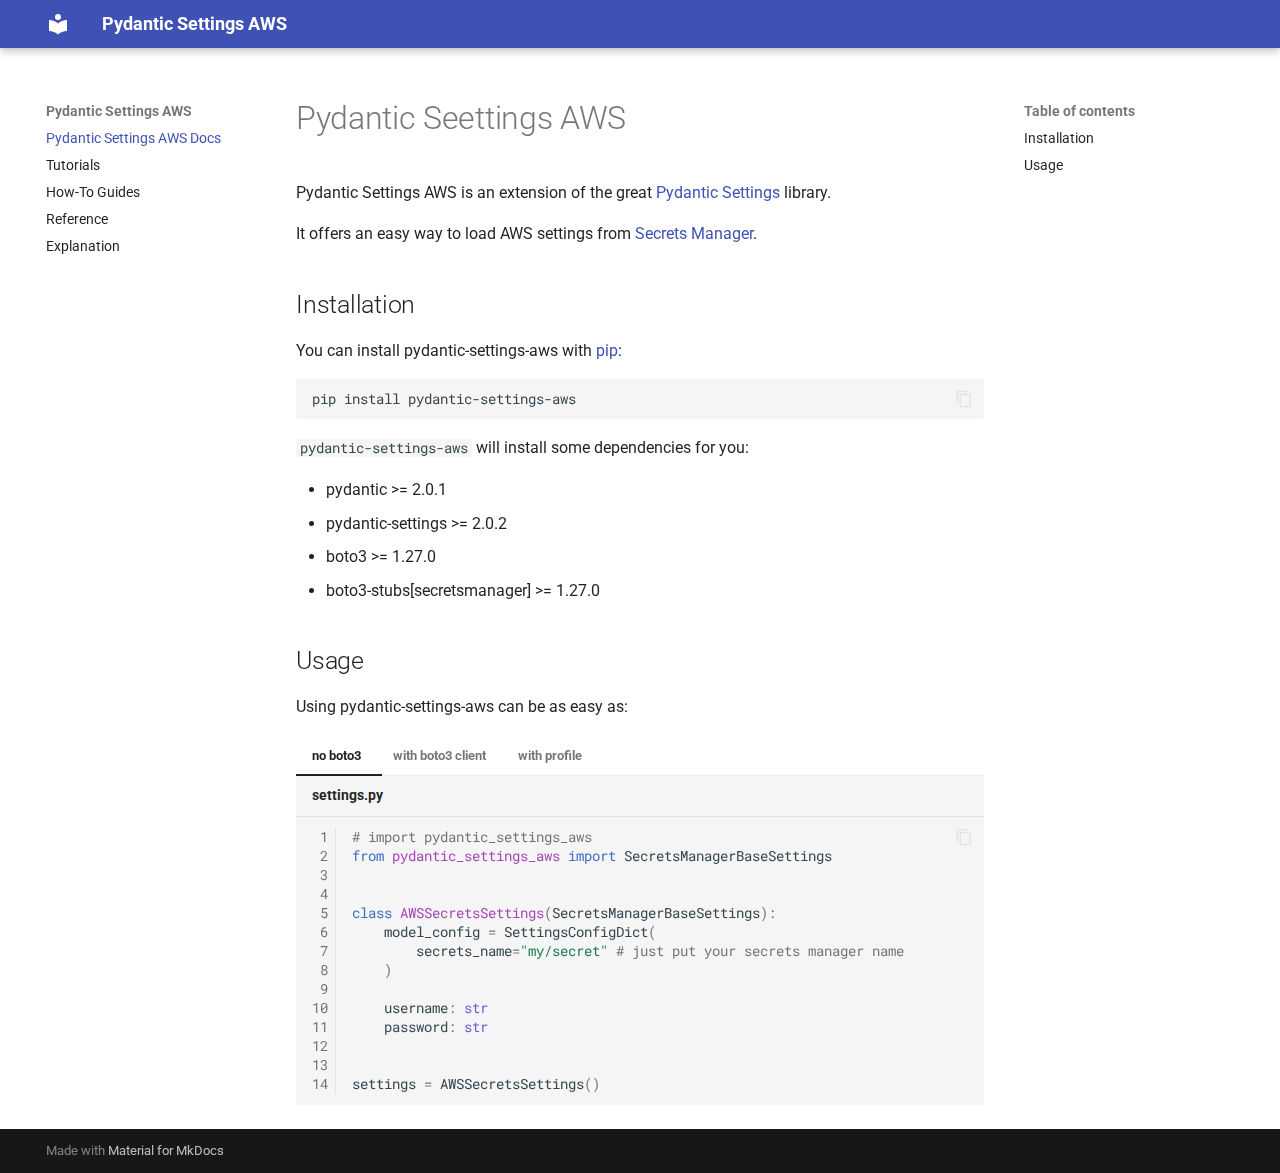
==== index.html @ ba43478d "Deployed 5f65f23 with MkDocs version: 1.6.0" ====
<!doctype html>
<html lang="en" class="no-js">
  <head>
    
      <meta charset="utf-8">
      <meta name="viewport" content="width=device-width,initial-scale=1">
      
      
      
      
      
        <link rel="next" href="tutorials/">
      
      
      <link rel="icon" href="assets/images/favicon.png">
      <meta name="generator" content="mkdocs-1.6.0, mkdocs-material-9.5.29">
    
    
      
        <title>Pydantic Settings AWS</title>
      
    
    
      <link rel="stylesheet" href="assets/stylesheets/main.76a95c52.min.css">
      
      


    
    
      
    
    
      
        
        
        <link rel="preconnect" href="https://fonts.gstatic.com" crossorigin>
        <link rel="stylesheet" href="https://fonts.googleapis.com/css?family=Roboto:300,300i,400,400i,700,700i%7CRoboto+Mono:400,400i,700,700i&display=fallback">
        <style>:root{--md-text-font:"Roboto";--md-code-font:"Roboto Mono"}</style>
      
    
    
      <link rel="stylesheet" href="assets/_mkdocstrings.css">
    
    <script>__md_scope=new URL(".",location),__md_hash=e=>[...e].reduce((e,_)=>(e<<5)-e+_.charCodeAt(0),0),__md_get=(e,_=localStorage,t=__md_scope)=>JSON.parse(_.getItem(t.pathname+"."+e)),__md_set=(e,_,t=localStorage,a=__md_scope)=>{try{t.setItem(a.pathname+"."+e,JSON.stringify(_))}catch(e){}}</script>
    
      

    
    
    
  </head>
  
  
    <body dir="ltr">
  
    
    <input class="md-toggle" data-md-toggle="drawer" type="checkbox" id="__drawer" autocomplete="off">
    <input class="md-toggle" data-md-toggle="search" type="checkbox" id="__search" autocomplete="off">
    <label class="md-overlay" for="__drawer"></label>
    <div data-md-component="skip">
      
        
        <a href="#pydantic-seettings-aws" class="md-skip">
          Skip to content
        </a>
      
    </div>
    <div data-md-component="announce">
      
    </div>
    
    
      

  

<header class="md-header md-header--shadow" data-md-component="header">
  <nav class="md-header__inner md-grid" aria-label="Header">
    <a href="." title="Pydantic Settings AWS" class="md-header__button md-logo" aria-label="Pydantic Settings AWS" data-md-component="logo">
      
  
  <svg xmlns="http://www.w3.org/2000/svg" viewBox="0 0 24 24"><path d="M12 8a3 3 0 0 0 3-3 3 3 0 0 0-3-3 3 3 0 0 0-3 3 3 3 0 0 0 3 3m0 3.54C9.64 9.35 6.5 8 3 8v11c3.5 0 6.64 1.35 9 3.54 2.36-2.19 5.5-3.54 9-3.54V8c-3.5 0-6.64 1.35-9 3.54Z"/></svg>

    </a>
    <label class="md-header__button md-icon" for="__drawer">
      
      <svg xmlns="http://www.w3.org/2000/svg" viewBox="0 0 24 24"><path d="M3 6h18v2H3V6m0 5h18v2H3v-2m0 5h18v2H3v-2Z"/></svg>
    </label>
    <div class="md-header__title" data-md-component="header-title">
      <div class="md-header__ellipsis">
        <div class="md-header__topic">
          <span class="md-ellipsis">
            Pydantic Settings AWS
          </span>
        </div>
        <div class="md-header__topic" data-md-component="header-topic">
          <span class="md-ellipsis">
            
              Pydantic Settings AWS Docs
            
          </span>
        </div>
      </div>
    </div>
    
    
      <script>var media,input,key,value,palette=__md_get("__palette");if(palette&&palette.color){"(prefers-color-scheme)"===palette.color.media&&(media=matchMedia("(prefers-color-scheme: light)"),input=document.querySelector(media.matches?"[data-md-color-media='(prefers-color-scheme: light)']":"[data-md-color-media='(prefers-color-scheme: dark)']"),palette.color.media=input.getAttribute("data-md-color-media"),palette.color.scheme=input.getAttribute("data-md-color-scheme"),palette.color.primary=input.getAttribute("data-md-color-primary"),palette.color.accent=input.getAttribute("data-md-color-accent"));for([key,value]of Object.entries(palette.color))document.body.setAttribute("data-md-color-"+key,value)}</script>
    
    
    
    
  </nav>
  
</header>
    
    <div class="md-container" data-md-component="container">
      
      
        
          
        
      
      <main class="md-main" data-md-component="main">
        <div class="md-main__inner md-grid">
          
            
              
              <div class="md-sidebar md-sidebar--primary" data-md-component="sidebar" data-md-type="navigation" >
                <div class="md-sidebar__scrollwrap">
                  <div class="md-sidebar__inner">
                    



<nav class="md-nav md-nav--primary" aria-label="Navigation" data-md-level="0">
  <label class="md-nav__title" for="__drawer">
    <a href="." title="Pydantic Settings AWS" class="md-nav__button md-logo" aria-label="Pydantic Settings AWS" data-md-component="logo">
      
  
  <svg xmlns="http://www.w3.org/2000/svg" viewBox="0 0 24 24"><path d="M12 8a3 3 0 0 0 3-3 3 3 0 0 0-3-3 3 3 0 0 0-3 3 3 3 0 0 0 3 3m0 3.54C9.64 9.35 6.5 8 3 8v11c3.5 0 6.64 1.35 9 3.54 2.36-2.19 5.5-3.54 9-3.54V8c-3.5 0-6.64 1.35-9 3.54Z"/></svg>

    </a>
    Pydantic Settings AWS
  </label>
  
  <ul class="md-nav__list" data-md-scrollfix>
    
      
      
  
  
    
  
  
  
    <li class="md-nav__item md-nav__item--active">
      
      <input class="md-nav__toggle md-toggle" type="checkbox" id="__toc">
      
      
        
      
      
        <label class="md-nav__link md-nav__link--active" for="__toc">
          
  
  <span class="md-ellipsis">
    Pydantic Settings AWS Docs
  </span>
  

          <span class="md-nav__icon md-icon"></span>
        </label>
      
      <a href="." class="md-nav__link md-nav__link--active">
        
  
  <span class="md-ellipsis">
    Pydantic Settings AWS Docs
  </span>
  

      </a>
      
        

<nav class="md-nav md-nav--secondary" aria-label="Table of contents">
  
  
  
    
  
  
    <label class="md-nav__title" for="__toc">
      <span class="md-nav__icon md-icon"></span>
      Table of contents
    </label>
    <ul class="md-nav__list" data-md-component="toc" data-md-scrollfix>
      
        <li class="md-nav__item">
  <a href="#installation" class="md-nav__link">
    <span class="md-ellipsis">
      Installation
    </span>
  </a>
  
</li>
      
        <li class="md-nav__item">
  <a href="#usage" class="md-nav__link">
    <span class="md-ellipsis">
      Usage
    </span>
  </a>
  
</li>
      
    </ul>
  
</nav>
      
    </li>
  

    
      
      
  
  
  
  
    <li class="md-nav__item">
      <a href="tutorials/" class="md-nav__link">
        
  
  <span class="md-ellipsis">
    Tutorials
  </span>
  

      </a>
    </li>
  

    
      
      
  
  
  
  
    <li class="md-nav__item">
      <a href="how-to-guides/" class="md-nav__link">
        
  
  <span class="md-ellipsis">
    How-To Guides
  </span>
  

      </a>
    </li>
  

    
      
      
  
  
  
  
    <li class="md-nav__item">
      <a href="reference/" class="md-nav__link">
        
  
  <span class="md-ellipsis">
    Reference
  </span>
  

      </a>
    </li>
  

    
      
      
  
  
  
  
    <li class="md-nav__item">
      <a href="explanation/" class="md-nav__link">
        
  
  <span class="md-ellipsis">
    Explanation
  </span>
  

      </a>
    </li>
  

    
  </ul>
</nav>
                  </div>
                </div>
              </div>
            
            
              
              <div class="md-sidebar md-sidebar--secondary" data-md-component="sidebar" data-md-type="toc" >
                <div class="md-sidebar__scrollwrap">
                  <div class="md-sidebar__inner">
                    

<nav class="md-nav md-nav--secondary" aria-label="Table of contents">
  
  
  
    
  
  
    <label class="md-nav__title" for="__toc">
      <span class="md-nav__icon md-icon"></span>
      Table of contents
    </label>
    <ul class="md-nav__list" data-md-component="toc" data-md-scrollfix>
      
        <li class="md-nav__item">
  <a href="#installation" class="md-nav__link">
    <span class="md-ellipsis">
      Installation
    </span>
  </a>
  
</li>
      
        <li class="md-nav__item">
  <a href="#usage" class="md-nav__link">
    <span class="md-ellipsis">
      Usage
    </span>
  </a>
  
</li>
      
    </ul>
  
</nav>
                  </div>
                </div>
              </div>
            
          
          
            <div class="md-content" data-md-component="content">
              <article class="md-content__inner md-typeset">
                
                  


<h1 id="pydantic-seettings-aws">Pydantic Seettings AWS</h1>
<p>Pydantic Settings AWS is an extension of the great <a href="https://docs.pydantic.dev/latest/concepts/pydantic_settings/">Pydantic Settings</a> library.</p>
<p>It offers an easy way to load AWS settings from <a href="https://aws.amazon.com/secrets-manager/">Secrets Manager</a>.</p>
<h2 id="installation">Installation</h2>
<p>You can install pydantic-settings-aws with <a href="https://pypi.org/project/pip/">pip</a>:</p>
<div class="language-bash highlight"><pre><span></span><code><span id="__span-0-1"><a id="__codelineno-0-1" name="__codelineno-0-1" href="#__codelineno-0-1"></a>pip<span class="w"> </span>install<span class="w"> </span>pydantic-settings-aws
</span></code></pre></div>
<p><code>pydantic-settings-aws</code> will install some dependencies for you:</p>
<ul>
<li>pydantic &gt;= 2.0.1</li>
<li>pydantic-settings &gt;= 2.0.2</li>
<li>boto3 &gt;= 1.27.0</li>
<li>boto3-stubs[secretsmanager] &gt;= 1.27.0</li>
</ul>
<h2 id="usage">Usage</h2>
<p>Using pydantic-settings-aws can be as easy as:</p>
<div class="tabbed-set tabbed-alternate" data-tabs="1:3"><input checked="checked" id="__tabbed_1_1" name="__tabbed_1" type="radio" /><input id="__tabbed_1_2" name="__tabbed_1" type="radio" /><input id="__tabbed_1_3" name="__tabbed_1" type="radio" /><div class="tabbed-labels"><label for="__tabbed_1_1">no boto3</label><label for="__tabbed_1_2">with boto3 client</label><label for="__tabbed_1_3">with profile</label></div>
<div class="tabbed-content">
<div class="tabbed-block">
<div class="language-py highlight"><table class="highlighttable"><tr><th colspan="2" class="filename"><span class="filename">settings.py</span></th></tr><tr><td class="linenos"><div class="linenodiv"><pre><span></span><span class="normal"><a href="#__codelineno-1-1"> 1</a></span>
<span class="normal"><a href="#__codelineno-1-2"> 2</a></span>
<span class="normal"><a href="#__codelineno-1-3"> 3</a></span>
<span class="normal"><a href="#__codelineno-1-4"> 4</a></span>
<span class="normal"><a href="#__codelineno-1-5"> 5</a></span>
<span class="normal"><a href="#__codelineno-1-6"> 6</a></span>
<span class="normal"><a href="#__codelineno-1-7"> 7</a></span>
<span class="normal"><a href="#__codelineno-1-8"> 8</a></span>
<span class="normal"><a href="#__codelineno-1-9"> 9</a></span>
<span class="normal"><a href="#__codelineno-1-10">10</a></span>
<span class="normal"><a href="#__codelineno-1-11">11</a></span>
<span class="normal"><a href="#__codelineno-1-12">12</a></span>
<span class="normal"><a href="#__codelineno-1-13">13</a></span>
<span class="normal"><a href="#__codelineno-1-14">14</a></span></pre></div></td><td class="code"><div><pre><span></span><code><span id="__span-1-1"><a id="__codelineno-1-1" name="__codelineno-1-1"></a><span class="c1"># import pydantic_settings_aws</span>
</span><span id="__span-1-2"><a id="__codelineno-1-2" name="__codelineno-1-2"></a><span class="kn">from</span> <span class="nn">pydantic_settings_aws</span> <span class="kn">import</span> <span class="n">SecretsManagerBaseSettings</span>
</span><span id="__span-1-3"><a id="__codelineno-1-3" name="__codelineno-1-3"></a>
</span><span id="__span-1-4"><a id="__codelineno-1-4" name="__codelineno-1-4"></a>
</span><span id="__span-1-5"><a id="__codelineno-1-5" name="__codelineno-1-5"></a><span class="k">class</span> <span class="nc">AWSSecretsSettings</span><span class="p">(</span><span class="n">SecretsManagerBaseSettings</span><span class="p">):</span>
</span><span id="__span-1-6"><a id="__codelineno-1-6" name="__codelineno-1-6"></a>    <span class="n">model_config</span> <span class="o">=</span> <span class="n">SettingsConfigDict</span><span class="p">(</span>
</span><span id="__span-1-7"><a id="__codelineno-1-7" name="__codelineno-1-7"></a>        <span class="n">secrets_name</span><span class="o">=</span><span class="s2">&quot;my/secret&quot;</span> <span class="c1"># just put your secrets manager name</span>
</span><span id="__span-1-8"><a id="__codelineno-1-8" name="__codelineno-1-8"></a>    <span class="p">)</span>
</span><span id="__span-1-9"><a id="__codelineno-1-9" name="__codelineno-1-9"></a>
</span><span id="__span-1-10"><a id="__codelineno-1-10" name="__codelineno-1-10"></a>    <span class="n">username</span><span class="p">:</span> <span class="nb">str</span>
</span><span id="__span-1-11"><a id="__codelineno-1-11" name="__codelineno-1-11"></a>    <span class="n">password</span><span class="p">:</span> <span class="nb">str</span>
</span><span id="__span-1-12"><a id="__codelineno-1-12" name="__codelineno-1-12"></a>
</span><span id="__span-1-13"><a id="__codelineno-1-13" name="__codelineno-1-13"></a>
</span><span id="__span-1-14"><a id="__codelineno-1-14" name="__codelineno-1-14"></a><span class="n">settings</span> <span class="o">=</span> <span class="n">AWSSecretsSettings</span><span class="p">()</span>
</span></code></pre></div></td></tr></table></div>
</div>
<div class="tabbed-block">
<div class="language-py highlight"><table class="highlighttable"><tr><th colspan="2" class="filename"><span class="filename">settings.py</span></th></tr><tr><td class="linenos"><div class="linenodiv"><pre><span></span><span class="normal"><a href="#__codelineno-2-1"> 1</a></span>
<span class="normal"><a href="#__codelineno-2-2"> 2</a></span>
<span class="normal"><a href="#__codelineno-2-3"> 3</a></span>
<span class="normal"><a href="#__codelineno-2-4"> 4</a></span>
<span class="normal"><a href="#__codelineno-2-5"> 5</a></span>
<span class="normal"><a href="#__codelineno-2-6"> 6</a></span>
<span class="normal"><a href="#__codelineno-2-7"> 7</a></span>
<span class="normal"><a href="#__codelineno-2-8"> 8</a></span>
<span class="normal"><a href="#__codelineno-2-9"> 9</a></span>
<span class="normal"><a href="#__codelineno-2-10">10</a></span>
<span class="normal"><a href="#__codelineno-2-11">11</a></span>
<span class="normal"><a href="#__codelineno-2-12">12</a></span>
<span class="normal"><a href="#__codelineno-2-13">13</a></span>
<span class="normal"><a href="#__codelineno-2-14">14</a></span>
<span class="normal"><a href="#__codelineno-2-15">15</a></span>
<span class="normal"><a href="#__codelineno-2-16">16</a></span>
<span class="normal"><a href="#__codelineno-2-17">17</a></span></pre></div></td><td class="code"><div><pre><span></span><code><span id="__span-2-1"><a id="__codelineno-2-1" name="__codelineno-2-1"></a><span class="kn">import</span> <span class="nn">boto3</span>
</span><span id="__span-2-2"><a id="__codelineno-2-2" name="__codelineno-2-2"></a><span class="kn">from</span> <span class="nn">pydantic_settings_aws</span> <span class="kn">import</span> <span class="n">SecretsManagerBaseSettings</span>
</span><span id="__span-2-3"><a id="__codelineno-2-3" name="__codelineno-2-3"></a>
</span><span id="__span-2-4"><a id="__codelineno-2-4" name="__codelineno-2-4"></a><span class="n">client</span> <span class="o">=</span> <span class="n">boto3</span><span class="o">.</span><span class="n">client</span><span class="p">(</span><span class="s2">&quot;secretsmanager&quot;</span><span class="p">)</span>
</span><span id="__span-2-5"><a id="__codelineno-2-5" name="__codelineno-2-5"></a>
</span><span id="__span-2-6"><a id="__codelineno-2-6" name="__codelineno-2-6"></a>
</span><span id="__span-2-7"><a id="__codelineno-2-7" name="__codelineno-2-7"></a><span class="k">class</span> <span class="nc">AWSSecretsSettings</span><span class="p">(</span><span class="n">SecretsManagerBaseSettings</span><span class="p">):</span>
</span><span id="__span-2-8"><a id="__codelineno-2-8" name="__codelineno-2-8"></a>    <span class="n">model_config</span> <span class="o">=</span> <span class="n">SettingsConfigDict</span><span class="p">(</span>
</span><span id="__span-2-9"><a id="__codelineno-2-9" name="__codelineno-2-9"></a>        <span class="n">secrets_name</span><span class="o">=</span><span class="s2">&quot;my/secret&quot;</span><span class="p">,</span> <span class="c1"># just put your secrets manager name</span>
</span><span id="__span-2-10"><a id="__codelineno-2-10" name="__codelineno-2-10"></a>        <span class="n">secrets_client</span><span class="o">=</span><span class="n">client</span> <span class="c1"># pass your already created boto3 client</span>
</span><span id="__span-2-11"><a id="__codelineno-2-11" name="__codelineno-2-11"></a>    <span class="p">)</span>
</span><span id="__span-2-12"><a id="__codelineno-2-12" name="__codelineno-2-12"></a>
</span><span id="__span-2-13"><a id="__codelineno-2-13" name="__codelineno-2-13"></a>    <span class="n">username</span><span class="p">:</span> <span class="nb">str</span>
</span><span id="__span-2-14"><a id="__codelineno-2-14" name="__codelineno-2-14"></a>    <span class="n">password</span><span class="p">:</span> <span class="nb">str</span>
</span><span id="__span-2-15"><a id="__codelineno-2-15" name="__codelineno-2-15"></a>
</span><span id="__span-2-16"><a id="__codelineno-2-16" name="__codelineno-2-16"></a>
</span><span id="__span-2-17"><a id="__codelineno-2-17" name="__codelineno-2-17"></a><span class="n">settings</span> <span class="o">=</span> <span class="n">AWSSecretsSettings</span><span class="p">()</span>
</span></code></pre></div></td></tr></table></div>
</div>
<div class="tabbed-block">
<div class="language-py highlight"><table class="highlighttable"><tr><th colspan="2" class="filename"><span class="filename">settings.py</span></th></tr><tr><td class="linenos"><div class="linenodiv"><pre><span></span><span class="normal"><a href="#__codelineno-3-1"> 1</a></span>
<span class="normal"><a href="#__codelineno-3-2"> 2</a></span>
<span class="normal"><a href="#__codelineno-3-3"> 3</a></span>
<span class="normal"><a href="#__codelineno-3-4"> 4</a></span>
<span class="normal"><a href="#__codelineno-3-5"> 5</a></span>
<span class="normal"><a href="#__codelineno-3-6"> 6</a></span>
<span class="normal"><a href="#__codelineno-3-7"> 7</a></span>
<span class="normal"><a href="#__codelineno-3-8"> 8</a></span>
<span class="normal"><a href="#__codelineno-3-9"> 9</a></span>
<span class="normal"><a href="#__codelineno-3-10">10</a></span>
<span class="normal"><a href="#__codelineno-3-11">11</a></span>
<span class="normal"><a href="#__codelineno-3-12">12</a></span>
<span class="normal"><a href="#__codelineno-3-13">13</a></span>
<span class="normal"><a href="#__codelineno-3-14">14</a></span></pre></div></td><td class="code"><div><pre><span></span><code><span id="__span-3-1"><a id="__codelineno-3-1" name="__codelineno-3-1"></a><span class="kn">from</span> <span class="nn">pydantic_settings_aws</span> <span class="kn">import</span> <span class="n">SecretsManagerBaseSettings</span>
</span><span id="__span-3-2"><a id="__codelineno-3-2" name="__codelineno-3-2"></a>
</span><span id="__span-3-3"><a id="__codelineno-3-3" name="__codelineno-3-3"></a>
</span><span id="__span-3-4"><a id="__codelineno-3-4" name="__codelineno-3-4"></a><span class="k">class</span> <span class="nc">AWSSecretsSettings</span><span class="p">(</span><span class="n">SecretsManagerBaseSettings</span><span class="p">):</span>
</span><span id="__span-3-5"><a id="__codelineno-3-5" name="__codelineno-3-5"></a>    <span class="n">model_config</span> <span class="o">=</span> <span class="n">SettingsConfigDict</span><span class="p">(</span>
</span><span id="__span-3-6"><a id="__codelineno-3-6" name="__codelineno-3-6"></a>        <span class="n">aws_region</span><span class="o">=</span><span class="s2">&quot;us-east-1&quot;</span><span class="p">,</span>
</span><span id="__span-3-7"><a id="__codelineno-3-7" name="__codelineno-3-7"></a>        <span class="n">aws_profile</span><span class="o">=</span><span class="s2">&quot;dev&quot;</span>
</span><span id="__span-3-8"><a id="__codelineno-3-8" name="__codelineno-3-8"></a>    <span class="p">)</span>
</span><span id="__span-3-9"><a id="__codelineno-3-9" name="__codelineno-3-9"></a>
</span><span id="__span-3-10"><a id="__codelineno-3-10" name="__codelineno-3-10"></a>    <span class="n">username</span><span class="p">:</span> <span class="nb">str</span>
</span><span id="__span-3-11"><a id="__codelineno-3-11" name="__codelineno-3-11"></a>    <span class="n">password</span><span class="p">:</span> <span class="nb">str</span>
</span><span id="__span-3-12"><a id="__codelineno-3-12" name="__codelineno-3-12"></a>
</span><span id="__span-3-13"><a id="__codelineno-3-13" name="__codelineno-3-13"></a>
</span><span id="__span-3-14"><a id="__codelineno-3-14" name="__codelineno-3-14"></a><span class="n">settings</span> <span class="o">=</span> <span class="n">AWSSecretsSettings</span><span class="p">()</span>
</span></code></pre></div></td></tr></table></div>
</div>
</div>
</div>












                
              </article>
            </div>
          
          
  <script>var tabs=__md_get("__tabs");if(Array.isArray(tabs))e:for(var set of document.querySelectorAll(".tabbed-set")){var tab,labels=set.querySelector(".tabbed-labels");for(tab of tabs)for(var label of labels.getElementsByTagName("label"))if(label.innerText.trim()===tab){var input=document.getElementById(label.htmlFor);input.checked=!0;continue e}}</script>

<script>var target=document.getElementById(location.hash.slice(1));target&&target.name&&(target.checked=target.name.startsWith("__tabbed_"))</script>
        </div>
        
      </main>
      
        <footer class="md-footer">
  
  <div class="md-footer-meta md-typeset">
    <div class="md-footer-meta__inner md-grid">
      <div class="md-copyright">
  
  
    Made with
    <a href="https://squidfunk.github.io/mkdocs-material/" target="_blank" rel="noopener">
      Material for MkDocs
    </a>
  
</div>
      
    </div>
  </div>
</footer>
      
    </div>
    <div class="md-dialog" data-md-component="dialog">
      <div class="md-dialog__inner md-typeset"></div>
    </div>
    
    
    <script id="__config" type="application/json">{"base": ".", "features": ["content.code.annotate", "content.code.copy", "content.code.select", "content.tabs.link"], "search": "assets/javascripts/workers/search.b8dbb3d2.min.js", "translations": {"clipboard.copied": "Copied to clipboard", "clipboard.copy": "Copy to clipboard", "search.result.more.one": "1 more on this page", "search.result.more.other": "# more on this page", "search.result.none": "No matching documents", "search.result.one": "1 matching document", "search.result.other": "# matching documents", "search.result.placeholder": "Type to start searching", "search.result.term.missing": "Missing", "select.version": "Select version"}}</script>
    
    
      <script src="assets/javascripts/bundle.fe8b6f2b.min.js"></script>
      
    
  </body>
</html>
---- assets/stylesheets/main.76a95c52.min.css ----
@charset "UTF-8";html{-webkit-text-size-adjust:none;-moz-text-size-adjust:none;text-size-adjust:none;box-sizing:border-box}*,:after,:before{box-sizing:inherit}@media (prefers-reduced-motion){*,:after,:before{transition:none!important}}body{margin:0}a,button,input,label{-webkit-tap-highlight-color:transparent}a{color:inherit;text-decoration:none}hr{border:0;box-sizing:initial;display:block;height:.05rem;overflow:visible;padding:0}small{font-size:80%}sub,sup{line-height:1em}img{border-style:none}table{border-collapse:initial;border-spacing:0}td,th{font-weight:400;vertical-align:top}button{background:#0000;border:0;font-family:inherit;font-size:inherit;margin:0;padding:0}input{border:0;outline:none}:root{--md-primary-fg-color:#4051b5;--md-primary-fg-color--light:#5d6cc0;--md-primary-fg-color--dark:#303fa1;--md-primary-bg-color:#fff;--md-primary-bg-color--light:#ffffffb3;--md-accent-fg-color:#526cfe;--md-accent-fg-color--transparent:#526cfe1a;--md-accent-bg-color:#fff;--md-accent-bg-color--light:#ffffffb3}[data-md-color-scheme=default]{color-scheme:light}[data-md-color-scheme=default] img[src$="#gh-dark-mode-only"],[data-md-color-scheme=default] img[src$="#only-dark"]{display:none}:root,[data-md-color-scheme=default]{--md-hue:225deg;--md-default-fg-color:#000000de;--md-default-fg-color--light:#0000008a;--md-default-fg-color--lighter:#00000052;--md-default-fg-color--lightest:#00000012;--md-default-bg-color:#fff;--md-default-bg-color--light:#ffffffb3;--md-default-bg-color--lighter:#ffffff4d;--md-default-bg-color--lightest:#ffffff1f;--md-code-fg-color:#36464e;--md-code-bg-color:#f5f5f5;--md-code-hl-color:#4287ff;--md-code-hl-color--light:#4287ff1a;--md-code-hl-number-color:#d52a2a;--md-code-hl-special-color:#db1457;--md-code-hl-function-color:#a846b9;--md-code-hl-constant-color:#6e59d9;--md-code-hl-keyword-color:#3f6ec6;--md-code-hl-string-color:#1c7d4d;--md-code-hl-name-color:var(--md-code-fg-color);--md-code-hl-operator-color:var(--md-default-fg-color--light);--md-code-hl-punctuation-color:var(--md-default-fg-color--light);--md-code-hl-comment-color:var(--md-default-fg-color--light);--md-code-hl-generic-color:var(--md-default-fg-color--light);--md-code-hl-variable-color:var(--md-default-fg-color--light);--md-typeset-color:var(--md-default-fg-color);--md-typeset-a-color:var(--md-primary-fg-color);--md-typeset-del-color:#f5503d26;--md-typeset-ins-color:#0bd57026;--md-typeset-kbd-color:#fafafa;--md-typeset-kbd-accent-color:#fff;--md-typeset-kbd-border-color:#b8b8b8;--md-typeset-mark-color:#ffff0080;--md-typeset-table-color:#0000001f;--md-typeset-table-color--light:rgba(0,0,0,.035);--md-admonition-fg-color:var(--md-default-fg-color);--md-admonition-bg-color:var(--md-default-bg-color);--md-warning-fg-color:#000000de;--md-warning-bg-color:#ff9;--md-footer-fg-color:#fff;--md-footer-fg-color--light:#ffffffb3;--md-footer-fg-color--lighter:#ffffff73;--md-footer-bg-color:#000000de;--md-footer-bg-color--dark:#00000052;--md-shadow-z1:0 0.2rem 0.5rem #0000000d,0 0 0.05rem #0000001a;--md-shadow-z2:0 0.2rem 0.5rem #0000001a,0 0 0.05rem #00000040;--md-shadow-z3:0 0.2rem 0.5rem #0003,0 0 0.05rem #00000059}.md-icon svg{fill:currentcolor;display:block;height:1.2rem;width:1.2rem}body{-webkit-font-smoothing:antialiased;-moz-osx-font-smoothing:grayscale;--md-text-font-family:var(--md-text-font,_),-apple-system,BlinkMacSystemFont,Helvetica,Arial,sans-serif;--md-code-font-family:var(--md-code-font,_),SFMono-Regular,Consolas,Menlo,monospace}aside,body,input{font-feature-settings:"kern","liga";color:var(--md-typeset-color);font-family:var(--md-text-font-family)}code,kbd,pre{font-feature-settings:"kern";font-family:var(--md-code-font-family)}:root{--md-typeset-table-sort-icon:url('data:image/svg+xml;charset=utf-8,<svg xmlns="http://www.w3.org/2000/svg" viewBox="0 0 24 24"><path d="m18 21-4-4h3V7h-3l4-4 4 4h-3v10h3M2 19v-2h10v2M2 13v-2h7v2M2 7V5h4v2H2Z"/></svg>');--md-typeset-table-sort-icon--asc:url('data:image/svg+xml;charset=utf-8,<svg xmlns="http://www.w3.org/2000/svg" viewBox="0 0 24 24"><path d="M19 17h3l-4 4-4-4h3V3h2M2 17h10v2H2M6 5v2H2V5m0 6h7v2H2v-2Z"/></svg>');--md-typeset-table-sort-icon--desc:url('data:image/svg+xml;charset=utf-8,<svg xmlns="http://www.w3.org/2000/svg" viewBox="0 0 24 24"><path d="M19 7h3l-4-4-4 4h3v14h2M2 17h10v2H2M6 5v2H2V5m0 6h7v2H2v-2Z"/></svg>')}.md-typeset{-webkit-print-color-adjust:exact;color-adjust:exact;font-size:.8rem;line-height:1.6}@media print{.md-typeset{font-size:.68rem}}.md-typeset blockquote,.md-typeset dl,.md-typeset figure,.md-typeset ol,.md-typeset pre,.md-typeset ul{margin-bottom:1em;margin-top:1em}.md-typeset h1{color:var(--md-default-fg-color--light);font-size:2em;line-height:1.3;margin:0 0 1.25em}.md-typeset h1,.md-typeset h2{font-weight:300;letter-spacing:-.01em}.md-typeset h2{font-size:1.5625em;line-height:1.4;margin:1.6em 0 .64em}.md-typeset h3{font-size:1.25em;font-weight:400;letter-spacing:-.01em;line-height:1.5;margin:1.6em 0 .8em}.md-typeset h2+h3{margin-top:.8em}.md-typeset h4{font-weight:700;letter-spacing:-.01em;margin:1em 0}.md-typeset h5,.md-typeset h6{color:var(--md-default-fg-color--light);font-size:.8em;font-weight:700;letter-spacing:-.01em;margin:1.25em 0}.md-typeset h5{text-transform:uppercase}.md-typeset hr{border-bottom:.05rem solid var(--md-default-fg-color--lightest);display:flow-root;margin:1.5em 0}.md-typeset a{color:var(--md-typeset-a-color);word-break:break-word}.md-typeset a,.md-typeset a:before{transition:color 125ms}.md-typeset a:focus,.md-typeset a:hover{color:var(--md-accent-fg-color)}.md-typeset a:focus code,.md-typeset a:hover code{background-color:var(--md-accent-fg-color--transparent)}.md-typeset a code{color:currentcolor;transition:background-color 125ms}.md-typeset a.focus-visible{outline-color:var(--md-accent-fg-color);outline-offset:.2rem}.md-typeset code,.md-typeset kbd,.md-typeset pre{color:var(--md-code-fg-color);direction:ltr;font-variant-ligatures:none}@media print{.md-typeset code,.md-typeset kbd,.md-typeset pre{white-space:pre-wrap}}.md-typeset code{background-color:var(--md-code-bg-color);border-radius:.1rem;-webkit-box-decoration-break:clone;box-decoration-break:clone;font-size:.85em;padding:0 .2941176471em;word-break:break-word}.md-typeset code:not(.focus-visible){-webkit-tap-highlight-color:transparent;outline:none}.md-typeset pre{display:flow-root;line-height:1.4;position:relative}.md-typeset pre>code{-webkit-box-decoration-break:slice;box-decoration-break:slice;box-shadow:none;display:block;margin:0;outline-color:var(--md-accent-fg-color);overflow:auto;padding:.7720588235em 1.1764705882em;scrollbar-color:var(--md-default-fg-color--lighter) #0000;scrollbar-width:thin;touch-action:auto;word-break:normal}.md-typeset pre>code:hover{scrollbar-color:var(--md-accent-fg-color) #0000}.md-typeset pre>code::-webkit-scrollbar{height:.2rem;width:.2rem}.md-typeset pre>code::-webkit-scrollbar-thumb{background-color:var(--md-default-fg-color--lighter)}.md-typeset pre>code::-webkit-scrollbar-thumb:hover{background-color:var(--md-accent-fg-color)}.md-typeset kbd{background-color:var(--md-typeset-kbd-color);border-radius:.1rem;box-shadow:0 .1rem 0 .05rem var(--md-typeset-kbd-border-color),0 .1rem 0 var(--md-typeset-kbd-border-color),0 -.1rem .2rem var(--md-typeset-kbd-accent-color) inset;color:var(--md-default-fg-color);display:inline-block;font-size:.75em;padding:0 .6666666667em;vertical-align:text-top;word-break:break-word}.md-typeset mark{background-color:var(--md-typeset-mark-color);-webkit-box-decoration-break:clone;box-decoration-break:clone;color:inherit;word-break:break-word}.md-typeset abbr{border-bottom:.05rem dotted var(--md-default-fg-color--light);cursor:help;text-decoration:none}.md-typeset small{opacity:.75}[dir=ltr] .md-typeset sub,[dir=ltr] .md-typeset sup{margin-left:.078125em}[dir=rtl] .md-typeset sub,[dir=rtl] .md-typeset sup{margin-right:.078125em}[dir=ltr] .md-typeset blockquote{padding-left:.6rem}[dir=rtl] .md-typeset blockquote{padding-right:.6rem}[dir=ltr] .md-typeset blockquote{border-left:.2rem solid var(--md-default-fg-color--lighter)}[dir=rtl] .md-typeset blockquote{border-right:.2rem solid var(--md-default-fg-color--lighter)}.md-typeset blockquote{color:var(--md-default-fg-color--light);margin-left:0;margin-right:0}.md-typeset ul{list-style-type:disc}[dir=ltr] .md-typeset ol,[dir=ltr] .md-typeset ul{margin-left:.625em}[dir=rtl] .md-typeset ol,[dir=rtl] .md-typeset ul{margin-right:.625em}.md-typeset ol,.md-typeset ul{padding:0}.md-typeset ol:not([hidden]),.md-typeset ul:not([hidden]){display:flow-root}.md-typeset ol ol,.md-typeset ul ol{list-style-type:lower-alpha}.md-typeset ol ol ol,.md-typeset ul ol ol{list-style-type:lower-roman}[dir=ltr] .md-typeset ol li,[dir=ltr] .md-typeset ul li{margin-left:1.25em}[dir=rtl] .md-typeset ol li,[dir=rtl] .md-typeset ul li{margin-right:1.25em}.md-typeset ol li,.md-typeset ul li{margin-bottom:.5em}.md-typeset ol li blockquote,.md-typeset ol li p,.md-typeset ul li blockquote,.md-typeset ul li p{margin:.5em 0}.md-typeset ol li:last-child,.md-typeset ul li:last-child{margin-bottom:0}[dir=ltr] .md-typeset ol li ol,[dir=ltr] .md-typeset ol li ul,[dir=ltr] .md-typeset ul li ol,[dir=ltr] .md-typeset ul li ul{margin-left:.625em}[dir=rtl] .md-typeset ol li ol,[dir=rtl] .md-typeset ol li ul,[dir=rtl] .md-typeset ul li ol,[dir=rtl] .md-typeset ul li ul{margin-right:.625em}.md-typeset ol li ol,.md-typeset ol li ul,.md-typeset ul li ol,.md-typeset ul li ul{margin-bottom:.5em;margin-top:.5em}[dir=ltr] .md-typeset dd{margin-left:1.875em}[dir=rtl] .md-typeset dd{margin-right:1.875em}.md-typeset dd{margin-bottom:1.5em;margin-top:1em}.md-typeset img,.md-typeset svg,.md-typeset video{height:auto;max-width:100%}.md-typeset img[align=left]{margin:1em 1em 1em 0}.md-typeset img[align=right]{margin:1em 0 1em 1em}.md-typeset img[align]:only-child{margin-top:0}.md-typeset figure{display:flow-root;margin:1em auto;max-width:100%;text-align:center;width:-moz-fit-content;width:fit-content}.md-typeset figure img{display:block;margin:0 auto}.md-typeset figcaption{font-style:italic;margin:1em auto;max-width:24rem}.md-typeset iframe{max-width:100%}.md-typeset table:not([class]){background-color:var(--md-default-bg-color);border:.05rem solid var(--md-typeset-table-color);border-radius:.1rem;display:inline-block;font-size:.64rem;max-width:100%;overflow:auto;touch-action:auto}@media print{.md-typeset table:not([class]){display:table}}.md-typeset table:not([class])+*{margin-top:1.5em}.md-typeset table:not([class]) td>:first-child,.md-typeset table:not([class]) th>:first-child{margin-top:0}.md-typeset table:not([class]) td>:last-child,.md-typeset table:not([class]) th>:last-child{margin-bottom:0}.md-typeset table:not([class]) td:not([align]),.md-typeset table:not([class]) th:not([align]){text-align:left}[dir=rtl] .md-typeset table:not([class]) td:not([align]),[dir=rtl] .md-typeset table:not([class]) th:not([align]){text-align:right}.md-typeset table:not([class]) th{font-weight:700;min-width:5rem;padding:.9375em 1.25em;vertical-align:top}.md-typeset table:not([class]) td{border-top:.05rem solid var(--md-typeset-table-color);padding:.9375em 1.25em;vertical-align:top}.md-typeset table:not([class]) tbody tr{transition:background-color 125ms}.md-typeset table:not([class]) tbody tr:hover{background-color:var(--md-typeset-table-color--light);box-shadow:0 .05rem 0 var(--md-default-bg-color) inset}.md-typeset table:not([class]) a{word-break:normal}.md-typeset table th[role=columnheader]{cursor:pointer}[dir=ltr] .md-typeset table th[role=columnheader]:after{margin-left:.5em}[dir=rtl] .md-typeset table th[role=columnheader]:after{margin-right:.5em}.md-typeset table th[role=columnheader]:after{content:"";display:inline-block;height:1.2em;-webkit-mask-image:var(--md-typeset-table-sort-icon);mask-image:var(--md-typeset-table-sort-icon);-webkit-mask-repeat:no-repeat;mask-repeat:no-repeat;-webkit-mask-size:contain;mask-size:contain;transition:background-color 125ms;vertical-align:text-bottom;width:1.2em}.md-typeset table th[role=columnheader]:hover:after{background-color:var(--md-default-fg-color--lighter)}.md-typeset table th[role=columnheader][aria-sort=ascending]:after{background-color:var(--md-default-fg-color--light);-webkit-mask-image:var(--md-typeset-table-sort-icon--asc);mask-image:var(--md-typeset-table-sort-icon--asc)}.md-typeset table th[role=columnheader][aria-sort=descending]:after{background-color:var(--md-default-fg-color--light);-webkit-mask-image:var(--md-typeset-table-sort-icon--desc);mask-image:var(--md-typeset-table-sort-icon--desc)}.md-typeset__scrollwrap{margin:1em -.8rem;overflow-x:auto;touch-action:auto}.md-typeset__table{display:inline-block;margin-bottom:.5em;padding:0 .8rem}@media print{.md-typeset__table{display:block}}html .md-typeset__table table{display:table;margin:0;overflow:hidden;width:100%}@media screen and (max-width:44.984375em){.md-content__inner>pre{margin:1em -.8rem}.md-content__inner>pre code{border-radius:0}}.md-typeset .md-author{border-radius:100%;display:block;flex-shrink:0;height:1.6rem;overflow:hidden;position:relative;transition:color 125ms,transform 125ms;width:1.6rem}.md-typeset .md-author img{display:block}.md-typeset .md-author--more{background:var(--md-default-fg-color--lightest);color:var(--md-default-fg-color--lighter);font-size:.6rem;font-weight:700;line-height:1.6rem;text-align:center}.md-typeset .md-author--long{height:2.4rem;width:2.4rem}.md-typeset a.md-author{transform:scale(1)}.md-typeset a.md-author img{border-radius:100%;filter:grayscale(100%) opacity(75%);transition:filter 125ms}.md-typeset a.md-author:focus,.md-typeset a.md-author:hover{transform:scale(1.1);z-index:1}.md-typeset a.md-author:focus img,.md-typeset a.md-author:hover img{filter:grayscale(0)}.md-banner{background-color:var(--md-footer-bg-color);color:var(--md-footer-fg-color);overflow:auto}@media print{.md-banner{display:none}}.md-banner--warning{background-color:var(--md-warning-bg-color);color:var(--md-warning-fg-color)}.md-banner__inner{font-size:.7rem;margin:.6rem auto;padding:0 .8rem}[dir=ltr] .md-banner__button{float:right}[dir=rtl] .md-banner__button{float:left}.md-banner__button{color:inherit;cursor:pointer;transition:opacity .25s}.no-js .md-banner__button{display:none}.md-banner__button:hover{opacity:.7}html{font-size:125%;height:100%;overflow-x:hidden}@media screen and (min-width:100em){html{font-size:137.5%}}@media screen and (min-width:125em){html{font-size:150%}}body{background-color:var(--md-default-bg-color);display:flex;flex-direction:column;font-size:.5rem;min-height:100%;position:relative;width:100%}@media print{body{display:block}}@media screen and (max-width:59.984375em){body[data-md-scrolllock]{position:fixed}}.md-grid{margin-left:auto;margin-right:auto;max-width:61rem}.md-container{display:flex;flex-direction:column;flex-grow:1}@media print{.md-container{display:block}}.md-main{flex-grow:1}.md-main__inner{display:flex;height:100%;margin-top:1.5rem}.md-ellipsis{overflow:hidden;text-overflow:ellipsis}.md-toggle{display:none}.md-option{height:0;opacity:0;position:absolute;width:0}.md-option:checked+label:not([hidden]){display:block}.md-option.focus-visible+label{outline-color:var(--md-accent-fg-color);outline-style:auto}.md-skip{background-color:var(--md-default-fg-color);border-radius:.1rem;color:var(--md-default-bg-color);font-size:.64rem;margin:.5rem;opacity:0;outline-color:var(--md-accent-fg-color);padding:.3rem .5rem;position:fixed;transform:translateY(.4rem);z-index:-1}.md-skip:focus{opacity:1;transform:translateY(0);transition:transform .25s cubic-bezier(.4,0,.2,1),opacity 175ms 75ms;z-index:10}@page{margin:25mm}:root{--md-clipboard-icon:url('data:image/svg+xml;charset=utf-8,<svg xmlns="http://www.w3.org/2000/svg" viewBox="0 0 24 24"><path d="M19 21H8V7h11m0-2H8a2 2 0 0 0-2 2v14a2 2 0 0 0 2 2h11a2 2 0 0 0 2-2V7a2 2 0 0 0-2-2m-3-4H4a2 2 0 0 0-2 2v14h2V3h12V1Z"/></svg>')}.md-clipboard{border-radius:.1rem;color:var(--md-default-fg-color--lightest);cursor:pointer;height:1.5em;outline-color:var(--md-accent-fg-color);outline-offset:.1rem;position:absolute;right:.5em;top:.5em;transition:color .25s;width:1.5em;z-index:1}@media print{.md-clipboard{display:none}}.md-clipboard:not(.focus-visible){-webkit-tap-highlight-color:transparent;outline:none}:hover>.md-clipboard{color:var(--md-default-fg-color--light)}.md-clipboard:focus,.md-clipboard:hover{color:var(--md-accent-fg-color)}.md-clipboard:after{background-color:currentcolor;content:"";display:block;height:1.125em;margin:0 auto;-webkit-mask-image:var(--md-clipboard-icon);mask-image:var(--md-clipboard-icon);-webkit-mask-position:center;mask-position:center;-webkit-mask-repeat:no-repeat;mask-repeat:no-repeat;-webkit-mask-size:contain;mask-size:contain;width:1.125em}.md-clipboard--inline{cursor:pointer}.md-clipboard--inline code{transition:color .25s,background-color .25s}.md-clipboard--inline:focus code,.md-clipboard--inline:hover code{background-color:var(--md-accent-fg-color--transparent);color:var(--md-accent-fg-color)}.md-typeset .md-code__content{display:grid}@keyframes consent{0%{opacity:0;transform:translateY(100%)}to{opacity:1;transform:translateY(0)}}@keyframes overlay{0%{opacity:0}to{opacity:1}}.md-consent__overlay{animation:overlay .25s both;-webkit-backdrop-filter:blur(.1rem);backdrop-filter:blur(.1rem);background-color:#0000008a;height:100%;opacity:1;position:fixed;top:0;width:100%;z-index:5}.md-consent__inner{animation:consent .5s cubic-bezier(.1,.7,.1,1) both;background-color:var(--md-default-bg-color);border:0;border-radius:.1rem;bottom:0;box-shadow:0 0 .2rem #0000001a,0 .2rem .4rem #0003;max-height:100%;overflow:auto;padding:0;position:fixed;width:100%;z-index:5}.md-consent__form{padding:.8rem}.md-consent__settings{display:none;margin:1em 0}input:checked+.md-consent__settings{display:block}.md-consent__controls{margin-bottom:.8rem}.md-typeset .md-consent__controls .md-button{display:inline}@media screen and (max-width:44.984375em){.md-typeset .md-consent__controls .md-button{display:block;margin-top:.4rem;text-align:center;width:100%}}.md-consent label{cursor:pointer}.md-content{flex-grow:1;min-width:0}.md-content__inner{margin:0 .8rem 1.2rem;padding-top:.6rem}@media screen and (min-width:76.25em){[dir=ltr] .md-sidebar--primary:not([hidden])~.md-content>.md-content__inner{margin-left:1.2rem}[dir=ltr] .md-sidebar--secondary:not([hidden])~.md-content>.md-content__inner,[dir=rtl] .md-sidebar--primary:not([hidden])~.md-content>.md-content__inner{margin-right:1.2rem}[dir=rtl] .md-sidebar--secondary:not([hidden])~.md-content>.md-content__inner{margin-left:1.2rem}}.md-content__inner:before{content:"";display:block;height:.4rem}.md-content__inner>:last-child{margin-bottom:0}[dir=ltr] .md-content__button{float:right}[dir=rtl] .md-content__button{float:left}[dir=ltr] .md-content__button{margin-left:.4rem}[dir=rtl] .md-content__button{margin-right:.4rem}.md-content__button{margin:.4rem 0;padding:0}@media print{.md-content__button{display:none}}.md-typeset .md-content__button{color:var(--md-default-fg-color--lighter)}.md-content__button svg{display:inline;vertical-align:top}[dir=rtl] .md-content__button svg{transform:scaleX(-1)}[dir=ltr] .md-dialog{right:.8rem}[dir=rtl] .md-dialog{left:.8rem}.md-dialog{background-color:var(--md-default-fg-color);border-radius:.1rem;bottom:.8rem;box-shadow:var(--md-shadow-z3);min-width:11.1rem;opacity:0;padding:.4rem .6rem;pointer-events:none;position:fixed;transform:translateY(100%);transition:transform 0ms .4s,opacity .4s;z-index:4}@media print{.md-dialog{display:none}}.md-dialog--active{opacity:1;pointer-events:auto;transform:translateY(0);transition:transform .4s cubic-bezier(.075,.85,.175,1),opacity .4s}.md-dialog__inner{color:var(--md-default-bg-color);font-size:.7rem}.md-feedback{margin:2em 0 1em;text-align:center}.md-feedback fieldset{border:none;margin:0;padding:0}.md-feedback__title{font-weight:700;margin:1em auto}.md-feedback__inner{position:relative}.md-feedback__list{display:flex;flex-wrap:wrap;place-content:baseline center;position:relative}.md-feedback__list:hover .md-icon:not(:disabled){color:var(--md-default-fg-color--lighter)}:disabled .md-feedback__list{min-height:1.8rem}.md-feedback__icon{color:var(--md-default-fg-color--light);cursor:pointer;flex-shrink:0;margin:0 .1rem;transition:color 125ms}.md-feedback__icon:not(:disabled).md-icon:hover{color:var(--md-accent-fg-color)}.md-feedback__icon:disabled{color:var(--md-default-fg-color--lightest);pointer-events:none}.md-feedback__note{opacity:0;position:relative;transform:translateY(.4rem);transition:transform .4s cubic-bezier(.1,.7,.1,1),opacity .15s}.md-feedback__note>*{margin:0 auto;max-width:16rem}:disabled .md-feedback__note{opacity:1;transform:translateY(0)}.md-footer{background-color:var(--md-footer-bg-color);color:var(--md-footer-fg-color)}@media print{.md-footer{display:none}}.md-footer__inner{justify-content:space-between;overflow:auto;padding:.2rem}.md-footer__inner:not([hidden]){display:flex}.md-footer__link{align-items:end;display:flex;flex-grow:0.01;margin-bottom:.4rem;margin-top:1rem;max-width:100%;outline-color:var(--md-accent-fg-color);overflow:hidden;transition:opacity .25s}.md-footer__link:focus,.md-footer__link:hover{opacity:.7}[dir=rtl] .md-footer__link svg{transform:scaleX(-1)}@media screen and (max-width:44.984375em){.md-footer__link--prev{flex-shrink:0}.md-footer__link--prev .md-footer__title{display:none}}[dir=ltr] .md-footer__link--next{margin-left:auto}[dir=rtl] .md-footer__link--next{margin-right:auto}.md-footer__link--next{text-align:right}[dir=rtl] .md-footer__link--next{text-align:left}.md-footer__title{flex-grow:1;font-size:.9rem;margin-bottom:.7rem;max-width:calc(100% - 2.4rem);padding:0 1rem;white-space:nowrap}.md-footer__button{margin:.2rem;padding:.4rem}.md-footer__direction{font-size:.64rem;opacity:.7}.md-footer-meta{background-color:var(--md-footer-bg-color--dark)}.md-footer-meta__inner{display:flex;flex-wrap:wrap;justify-content:space-between;padding:.2rem}html .md-footer-meta.md-typeset a{color:var(--md-footer-fg-color--light)}html .md-footer-meta.md-typeset a:focus,html .md-footer-meta.md-typeset a:hover{color:var(--md-footer-fg-color)}.md-copyright{color:var(--md-footer-fg-color--lighter);font-size:.64rem;margin:auto .6rem;padding:.4rem 0;width:100%}@media screen and (min-width:45em){.md-copyright{width:auto}}.md-copyright__highlight{color:var(--md-footer-fg-color--light)}.md-social{display:inline-flex;gap:.2rem;margin:0 .4rem;padding:.2rem 0 .6rem}@media screen and (min-width:45em){.md-social{padding:.6rem 0}}.md-social__link{display:inline-block;height:1.6rem;text-align:center;width:1.6rem}.md-social__link:before{line-height:1.9}.md-social__link svg{fill:currentcolor;max-height:.8rem;vertical-align:-25%}.md-typeset .md-button{border:.1rem solid;border-radius:.1rem;color:var(--md-primary-fg-color);cursor:pointer;display:inline-block;font-weight:700;padding:.625em 2em;transition:color 125ms,background-color 125ms,border-color 125ms}.md-typeset .md-button--primary{background-color:var(--md-primary-fg-color);border-color:var(--md-primary-fg-color);color:var(--md-primary-bg-color)}.md-typeset .md-button:focus,.md-typeset .md-button:hover{background-color:var(--md-accent-fg-color);border-color:var(--md-accent-fg-color);color:var(--md-accent-bg-color)}[dir=ltr] .md-typeset .md-input{border-top-left-radius:.1rem}[dir=ltr] .md-typeset .md-input,[dir=rtl] .md-typeset .md-input{border-top-right-radius:.1rem}[dir=rtl] .md-typeset .md-input{border-top-left-radius:.1rem}.md-typeset .md-input{border-bottom:.1rem solid var(--md-default-fg-color--lighter);box-shadow:var(--md-shadow-z1);font-size:.8rem;height:1.8rem;padding:0 .6rem;transition:border .25s,box-shadow .25s}.md-typeset .md-input:focus,.md-typeset .md-input:hover{border-bottom-color:var(--md-accent-fg-color);box-shadow:var(--md-shadow-z2)}.md-typeset .md-input--stretch{width:100%}.md-header{background-color:var(--md-primary-fg-color);box-shadow:0 0 .2rem #0000,0 .2rem .4rem #0000;color:var(--md-primary-bg-color);display:block;left:0;position:sticky;right:0;top:0;z-index:4}@media print{.md-header{display:none}}.md-header[hidden]{transform:translateY(-100%);transition:transform .25s cubic-bezier(.8,0,.6,1),box-shadow .25s}.md-header--shadow{box-shadow:0 0 .2rem #0000001a,0 .2rem .4rem #0003;transition:transform .25s cubic-bezier(.1,.7,.1,1),box-shadow .25s}.md-header__inner{align-items:center;display:flex;padding:0 .2rem}.md-header__button{color:currentcolor;cursor:pointer;margin:.2rem;outline-color:var(--md-accent-fg-color);padding:.4rem;position:relative;transition:opacity .25s;vertical-align:middle;z-index:1}.md-header__button:hover{opacity:.7}.md-header__button:not([hidden]){display:inline-block}.md-header__button:not(.focus-visible){-webkit-tap-highlight-color:transparent;outline:none}.md-header__button.md-logo{margin:.2rem;padding:.4rem}@media screen and (max-width:76.234375em){.md-header__button.md-logo{display:none}}.md-header__button.md-logo img,.md-header__button.md-logo svg{fill:currentcolor;display:block;height:1.2rem;width:auto}@media screen and (min-width:60em){.md-header__button[for=__search]{display:none}}.no-js .md-header__button[for=__search]{display:none}[dir=rtl] .md-header__button[for=__search] svg{transform:scaleX(-1)}@media screen and (min-width:76.25em){.md-header__button[for=__drawer]{display:none}}.md-header__topic{display:flex;max-width:100%;position:absolute;transition:transform .4s cubic-bezier(.1,.7,.1,1),opacity .15s;white-space:nowrap}.md-header__topic+.md-header__topic{opacity:0;pointer-events:none;transform:translateX(1.25rem);transition:transform .4s cubic-bezier(1,.7,.1,.1),opacity .15s;z-index:-1}[dir=rtl] .md-header__topic+.md-header__topic{transform:translateX(-1.25rem)}.md-header__topic:first-child{font-weight:700}[dir=ltr] .md-header__title{margin-left:1rem;margin-right:.4rem}[dir=rtl] .md-header__title{margin-left:.4rem;margin-right:1rem}.md-header__title{flex-grow:1;font-size:.9rem;height:2.4rem;line-height:2.4rem}.md-header__title--active .md-header__topic{opacity:0;pointer-events:none;transform:translateX(-1.25rem);transition:transform .4s cubic-bezier(1,.7,.1,.1),opacity .15s;z-index:-1}[dir=rtl] .md-header__title--active .md-header__topic{transform:translateX(1.25rem)}.md-header__title--active .md-header__topic+.md-header__topic{opacity:1;pointer-events:auto;transform:translateX(0);transition:transform .4s cubic-bezier(.1,.7,.1,1),opacity .15s;z-index:0}.md-header__title>.md-header__ellipsis{height:100%;position:relative;width:100%}.md-header__option{display:flex;flex-shrink:0;max-width:100%;transition:max-width 0ms .25s,opacity .25s .25s;white-space:nowrap}[data-md-toggle=search]:checked~.md-header .md-header__option{max-width:0;opacity:0;transition:max-width 0ms,opacity 0ms}.md-header__option>input{bottom:0}.md-header__source{display:none}@media screen and (min-width:60em){[dir=ltr] .md-header__source{margin-left:1rem}[dir=rtl] .md-header__source{margin-right:1rem}.md-header__source{display:block;max-width:11.7rem;width:11.7rem}}@media screen and (min-width:76.25em){[dir=ltr] .md-header__source{margin-left:1.4rem}[dir=rtl] .md-header__source{margin-right:1.4rem}}.md-meta{color:var(--md-default-fg-color--light);font-size:.7rem;line-height:1.3}.md-meta__list{display:inline-flex;flex-wrap:wrap;list-style:none;margin:0;padding:0}.md-meta__item:not(:last-child):after{content:"·";margin-left:.2rem;margin-right:.2rem}.md-meta__link{color:var(--md-typeset-a-color)}.md-meta__link:focus,.md-meta__link:hover{color:var(--md-accent-fg-color)}.md-draft{background-color:#ff1744;border-radius:.125em;color:#fff;display:inline-block;font-weight:700;padding-left:.5714285714em;padding-right:.5714285714em}:root{--md-nav-icon--prev:url('data:image/svg+xml;charset=utf-8,<svg xmlns="http://www.w3.org/2000/svg" viewBox="0 0 24 24"><path d="M20 11v2H8l5.5 5.5-1.42 1.42L4.16 12l7.92-7.92L13.5 5.5 8 11h12Z"/></svg>');--md-nav-icon--next:url('data:image/svg+xml;charset=utf-8,<svg xmlns="http://www.w3.org/2000/svg" viewBox="0 0 24 24"><path d="M8.59 16.58 13.17 12 8.59 7.41 10 6l6 6-6 6-1.41-1.42Z"/></svg>');--md-toc-icon:url('data:image/svg+xml;charset=utf-8,<svg xmlns="http://www.w3.org/2000/svg" viewBox="0 0 24 24"><path d="M3 9h14V7H3v2m0 4h14v-2H3v2m0 4h14v-2H3v2m16 0h2v-2h-2v2m0-10v2h2V7h-2m0 6h2v-2h-2v2Z"/></svg>')}.md-nav{font-size:.7rem;line-height:1.3}.md-nav__title{color:var(--md-default-fg-color--light);display:block;font-weight:700;overflow:hidden;padding:0 .6rem;text-overflow:ellipsis}.md-nav__title .md-nav__button{display:none}.md-nav__title .md-nav__button img{height:100%;width:auto}.md-nav__title .md-nav__button.md-logo img,.md-nav__title .md-nav__button.md-logo svg{fill:currentcolor;display:block;height:2.4rem;max-width:100%;object-fit:contain;width:auto}.md-nav__list{list-style:none;margin:0;padding:0}.md-nav__link{align-items:flex-start;display:flex;gap:.4rem;margin-top:.625em;scroll-snap-align:start;transition:color 125ms}.md-nav__link--passed{color:var(--md-default-fg-color--light)}.md-nav__item .md-nav__link--active,.md-nav__item .md-nav__link--active code{color:var(--md-typeset-a-color)}.md-nav__link .md-ellipsis{position:relative}[dir=ltr] .md-nav__link .md-icon:last-child{margin-left:auto}[dir=rtl] .md-nav__link .md-icon:last-child{margin-right:auto}.md-nav__link svg{fill:currentcolor;flex-shrink:0;height:1.3em}.md-nav__link[for]:focus,.md-nav__link[for]:hover,.md-nav__link[href]:focus,.md-nav__link[href]:hover{color:var(--md-accent-fg-color);cursor:pointer}.md-nav__link.focus-visible{outline-color:var(--md-accent-fg-color);outline-offset:.2rem}.md-nav--primary .md-nav__link[for=__toc]{display:none}.md-nav--primary .md-nav__link[for=__toc] .md-icon:after{background-color:currentcolor;display:block;height:100%;-webkit-mask-image:var(--md-toc-icon);mask-image:var(--md-toc-icon);width:100%}.md-nav--primary .md-nav__link[for=__toc]~.md-nav{display:none}.md-nav__container>.md-nav__link{margin-top:0}.md-nav__container>.md-nav__link:first-child{flex-grow:1;min-width:0}.md-nav__icon{flex-shrink:0}.md-nav__source{display:none}@media screen and (max-width:76.234375em){.md-nav--primary,.md-nav--primary .md-nav{background-color:var(--md-default-bg-color);display:flex;flex-direction:column;height:100%;left:0;position:absolute;right:0;top:0;z-index:1}.md-nav--primary .md-nav__item,.md-nav--primary .md-nav__title{font-size:.8rem;line-height:1.5}.md-nav--primary .md-nav__title{background-color:var(--md-default-fg-color--lightest);color:var(--md-default-fg-color--light);cursor:pointer;height:5.6rem;line-height:2.4rem;padding:3rem .8rem .2rem;position:relative;white-space:nowrap}[dir=ltr] .md-nav--primary .md-nav__title .md-nav__icon{left:.4rem}[dir=rtl] .md-nav--primary .md-nav__title .md-nav__icon{right:.4rem}.md-nav--primary .md-nav__title .md-nav__icon{display:block;height:1.2rem;margin:.2rem;position:absolute;top:.4rem;width:1.2rem}.md-nav--primary .md-nav__title .md-nav__icon:after{background-color:currentcolor;content:"";display:block;height:100%;-webkit-mask-image:var(--md-nav-icon--prev);mask-image:var(--md-nav-icon--prev);-webkit-mask-position:center;mask-position:center;-webkit-mask-repeat:no-repeat;mask-repeat:no-repeat;-webkit-mask-size:contain;mask-size:contain;width:100%}.md-nav--primary .md-nav__title~.md-nav__list{background-color:var(--md-default-bg-color);box-shadow:0 .05rem 0 var(--md-default-fg-color--lightest) inset;overflow-y:auto;scroll-snap-type:y mandatory;touch-action:pan-y}.md-nav--primary .md-nav__title~.md-nav__list>:first-child{border-top:0}.md-nav--primary .md-nav__title[for=__drawer]{background-color:var(--md-primary-fg-color);color:var(--md-primary-bg-color);font-weight:700}.md-nav--primary .md-nav__title .md-logo{display:block;left:.2rem;margin:.2rem;padding:.4rem;position:absolute;right:.2rem;top:.2rem}.md-nav--primary .md-nav__list{flex:1}.md-nav--primary .md-nav__item{border-top:.05rem solid var(--md-default-fg-color--lightest)}.md-nav--primary .md-nav__item--active>.md-nav__link{color:var(--md-typeset-a-color)}.md-nav--primary .md-nav__item--active>.md-nav__link:focus,.md-nav--primary .md-nav__item--active>.md-nav__link:hover{color:var(--md-accent-fg-color)}.md-nav--primary .md-nav__link{margin-top:0;padding:.6rem .8rem}.md-nav--primary .md-nav__link svg{margin-top:.1em}.md-nav--primary .md-nav__link>.md-nav__link{padding:0}[dir=ltr] .md-nav--primary .md-nav__link .md-nav__icon{margin-right:-.2rem}[dir=rtl] .md-nav--primary .md-nav__link .md-nav__icon{margin-left:-.2rem}.md-nav--primary .md-nav__link .md-nav__icon{font-size:1.2rem;height:1.2rem;width:1.2rem}.md-nav--primary .md-nav__link .md-nav__icon:after{background-color:currentcolor;content:"";display:block;height:100%;-webkit-mask-image:var(--md-nav-icon--next);mask-image:var(--md-nav-icon--next);-webkit-mask-position:center;mask-position:center;-webkit-mask-repeat:no-repeat;mask-repeat:no-repeat;-webkit-mask-size:contain;mask-size:contain;width:100%}[dir=rtl] .md-nav--primary .md-nav__icon:after{transform:scale(-1)}.md-nav--primary .md-nav--secondary .md-nav{background-color:initial;position:static}[dir=ltr] .md-nav--primary .md-nav--secondary .md-nav .md-nav__link{padding-left:1.4rem}[dir=rtl] .md-nav--primary .md-nav--secondary .md-nav .md-nav__link{padding-right:1.4rem}[dir=ltr] .md-nav--primary .md-nav--secondary .md-nav .md-nav .md-nav__link{padding-left:2rem}[dir=rtl] .md-nav--primary .md-nav--secondary .md-nav .md-nav .md-nav__link{padding-right:2rem}[dir=ltr] .md-nav--primary .md-nav--secondary .md-nav .md-nav .md-nav .md-nav__link{padding-left:2.6rem}[dir=rtl] .md-nav--primary .md-nav--secondary .md-nav .md-nav .md-nav .md-nav__link{padding-right:2.6rem}[dir=ltr] .md-nav--primary .md-nav--secondary .md-nav .md-nav .md-nav .md-nav .md-nav__link{padding-left:3.2rem}[dir=rtl] .md-nav--primary .md-nav--secondary .md-nav .md-nav .md-nav .md-nav .md-nav__link{padding-right:3.2rem}.md-nav--secondary{background-color:initial}.md-nav__toggle~.md-nav{display:flex;opacity:0;transform:translateX(100%);transition:transform .25s cubic-bezier(.8,0,.6,1),opacity 125ms 50ms}[dir=rtl] .md-nav__toggle~.md-nav{transform:translateX(-100%)}.md-nav__toggle:checked~.md-nav{opacity:1;transform:translateX(0);transition:transform .25s cubic-bezier(.4,0,.2,1),opacity 125ms 125ms}.md-nav__toggle:checked~.md-nav>.md-nav__list{-webkit-backface-visibility:hidden;backface-visibility:hidden}}@media screen and (max-width:59.984375em){.md-nav--primary .md-nav__link[for=__toc]{display:flex}.md-nav--primary .md-nav__link[for=__toc] .md-icon:after{content:""}.md-nav--primary .md-nav__link[for=__toc]+.md-nav__link{display:none}.md-nav--primary .md-nav__link[for=__toc]~.md-nav{display:flex}.md-nav__source{background-color:var(--md-primary-fg-color--dark);color:var(--md-primary-bg-color);display:block;padding:0 .2rem}}@media screen and (min-width:60em) and (max-width:76.234375em){.md-nav--integrated .md-nav__link[for=__toc]{display:flex}.md-nav--integrated .md-nav__link[for=__toc] .md-icon:after{content:""}.md-nav--integrated .md-nav__link[for=__toc]+.md-nav__link{display:none}.md-nav--integrated .md-nav__link[for=__toc]~.md-nav{display:flex}}@media screen and (min-width:60em){.md-nav{margin-bottom:-.4rem}.md-nav--secondary .md-nav__title{background:var(--md-default-bg-color);box-shadow:0 0 .4rem .4rem var(--md-default-bg-color);position:sticky;top:0;z-index:1}.md-nav--secondary .md-nav__title[for=__toc]{scroll-snap-align:start}.md-nav--secondary .md-nav__title .md-nav__icon{display:none}[dir=ltr] .md-nav--secondary .md-nav__list{padding-left:.6rem}[dir=rtl] .md-nav--secondary .md-nav__list{padding-right:.6rem}.md-nav--secondary .md-nav__list{padding-bottom:.4rem}[dir=ltr] .md-nav--secondary .md-nav__item>.md-nav__link{margin-right:.4rem}[dir=rtl] .md-nav--secondary .md-nav__item>.md-nav__link{margin-left:.4rem}}@media screen and (min-width:76.25em){.md-nav{margin-bottom:-.4rem;transition:max-height .25s cubic-bezier(.86,0,.07,1)}.md-nav--primary .md-nav__title{background:var(--md-default-bg-color);box-shadow:0 0 .4rem .4rem var(--md-default-bg-color);position:sticky;top:0;z-index:1}.md-nav--primary .md-nav__title[for=__drawer]{scroll-snap-align:start}.md-nav--primary .md-nav__title .md-nav__icon{display:none}[dir=ltr] .md-nav--primary .md-nav__list{padding-left:.6rem}[dir=rtl] .md-nav--primary .md-nav__list{padding-right:.6rem}.md-nav--primary .md-nav__list{padding-bottom:.4rem}[dir=ltr] .md-nav--primary .md-nav__item>.md-nav__link{margin-right:.4rem}[dir=rtl] .md-nav--primary .md-nav__item>.md-nav__link{margin-left:.4rem}.md-nav__toggle~.md-nav{display:grid;grid-template-rows:0fr;opacity:0;transition:grid-template-rows .25s cubic-bezier(.86,0,.07,1),opacity .25s,visibility 0ms .25s;visibility:collapse}.md-nav__toggle~.md-nav>.md-nav__list{overflow:hidden}.md-nav__toggle.md-toggle--indeterminate~.md-nav,.md-nav__toggle:checked~.md-nav{grid-template-rows:1fr;opacity:1;transition:grid-template-rows .25s cubic-bezier(.86,0,.07,1),opacity .15s .1s,visibility 0ms;visibility:visible}.md-nav__toggle.md-toggle--indeterminate~.md-nav{transition:none}.md-nav__item--nested>.md-nav>.md-nav__title{display:none}.md-nav__item--section{display:block;margin:1.25em 0}.md-nav__item--section:last-child{margin-bottom:0}.md-nav__item--section>.md-nav__link{font-weight:700}.md-nav__item--section>.md-nav__link[for]{color:var(--md-default-fg-color--light)}.md-nav__item--section>.md-nav__link:not(.md-nav__container){pointer-events:none}.md-nav__item--section>.md-nav__link .md-icon,.md-nav__item--section>.md-nav__link>[for]{display:none}[dir=ltr] .md-nav__item--section>.md-nav{margin-left:-.6rem}[dir=rtl] .md-nav__item--section>.md-nav{margin-right:-.6rem}.md-nav__item--section>.md-nav{display:block;opacity:1;visibility:visible}.md-nav__item--section>.md-nav>.md-nav__list>.md-nav__item{padding:0}.md-nav__icon{border-radius:100%;height:.9rem;transition:background-color .25s;width:.9rem}.md-nav__icon:hover{background-color:var(--md-accent-fg-color--transparent)}.md-nav__icon:after{background-color:currentcolor;border-radius:100%;content:"";display:inline-block;height:100%;-webkit-mask-image:var(--md-nav-icon--next);mask-image:var(--md-nav-icon--next);-webkit-mask-position:center;mask-position:center;-webkit-mask-repeat:no-repeat;mask-repeat:no-repeat;-webkit-mask-size:contain;mask-size:contain;transition:transform .25s;vertical-align:-.1rem;width:100%}[dir=rtl] .md-nav__icon:after{transform:rotate(180deg)}.md-nav__item--nested .md-nav__toggle:checked~.md-nav__link .md-nav__icon:after,.md-nav__item--nested .md-toggle--indeterminate~.md-nav__link .md-nav__icon:after{transform:rotate(90deg)}.md-nav--lifted>.md-nav__list>.md-nav__item,.md-nav--lifted>.md-nav__title{display:none}.md-nav--lifted>.md-nav__list>.md-nav__item--active{display:block}.md-nav--lifted>.md-nav__list>.md-nav__item--active>.md-nav__link{background:var(--md-default-bg-color);box-shadow:0 0 .4rem .4rem var(--md-default-bg-color);margin-top:0;position:sticky;top:0;z-index:1}.md-nav--lifted>.md-nav__list>.md-nav__item--active>.md-nav__link:not(.md-nav__container){pointer-events:none}.md-nav--lifted>.md-nav__list>.md-nav__item--active.md-nav__item--section{margin:0}[dir=ltr] .md-nav--lifted>.md-nav__list>.md-nav__item>.md-nav:not(.md-nav--secondary){margin-left:-.6rem}[dir=rtl] .md-nav--lifted>.md-nav__list>.md-nav__item>.md-nav:not(.md-nav--secondary){margin-right:-.6rem}.md-nav--lifted>.md-nav__list>.md-nav__item>[for]{color:var(--md-default-fg-color--light)}.md-nav--lifted .md-nav[data-md-level="1"]{grid-template-rows:1fr;opacity:1;visibility:visible}[dir=ltr] .md-nav--integrated>.md-nav__list>.md-nav__item--active .md-nav--secondary{border-left:.05rem solid var(--md-primary-fg-color)}[dir=rtl] .md-nav--integrated>.md-nav__list>.md-nav__item--active .md-nav--secondary{border-right:.05rem solid var(--md-primary-fg-color)}.md-nav--integrated>.md-nav__list>.md-nav__item--active .md-nav--secondary{display:block;margin-bottom:1.25em;opacity:1;visibility:visible}.md-nav--integrated>.md-nav__list>.md-nav__item--active .md-nav--secondary>.md-nav__list{overflow:visible;padding-bottom:0}.md-nav--integrated>.md-nav__list>.md-nav__item--active .md-nav--secondary>.md-nav__title{display:none}}.md-pagination{font-size:.8rem;font-weight:700;gap:.4rem}.md-pagination,.md-pagination>*{align-items:center;display:flex;justify-content:center}.md-pagination>*{border-radius:.2rem;height:1.8rem;min-width:1.8rem;text-align:center}.md-pagination__current{background-color:var(--md-default-fg-color--lightest);color:var(--md-default-fg-color--light)}.md-pagination__link{transition:color 125ms,background-color 125ms}.md-pagination__link:focus,.md-pagination__link:hover{background-color:var(--md-accent-fg-color--transparent);color:var(--md-accent-fg-color)}.md-pagination__link:focus svg,.md-pagination__link:hover svg{color:var(--md-accent-fg-color)}.md-pagination__link.focus-visible{outline-color:var(--md-accent-fg-color);outline-offset:.2rem}.md-pagination__link svg{fill:currentcolor;color:var(--md-default-fg-color--lighter);display:block;max-height:100%;width:1.2rem}.md-post__back{border-bottom:.05rem solid var(--md-default-fg-color--lightest);margin-bottom:1.2rem;padding-bottom:1.2rem}@media screen and (max-width:76.234375em){.md-post__back{display:none}}[dir=rtl] .md-post__back svg{transform:scaleX(-1)}.md-post__authors{display:flex;flex-direction:column;gap:.6rem;margin:0 .6rem 1.2rem}.md-post .md-post__meta a{transition:color 125ms}.md-post .md-post__meta a:focus,.md-post .md-post__meta a:hover{color:var(--md-accent-fg-color)}.md-post__title{color:var(--md-default-fg-color--light);font-weight:700}.md-post--excerpt{margin-bottom:3.2rem}.md-post--excerpt .md-post__header{align-items:center;display:flex;gap:.6rem;min-height:1.6rem}.md-post--excerpt .md-post__authors{align-items:center;display:inline-flex;flex-direction:row;gap:.2rem;margin:0;min-height:2.4rem}[dir=ltr] .md-post--excerpt .md-post__meta .md-meta__list{margin-right:.4rem}[dir=rtl] .md-post--excerpt .md-post__meta .md-meta__list{margin-left:.4rem}.md-post--excerpt .md-post__content>:first-child{--md-scroll-margin:6rem;margin-top:0}.md-post>.md-nav--secondary{margin:1em 0}.md-profile{align-items:center;display:flex;font-size:.7rem;gap:.6rem;line-height:1.4;width:100%}.md-profile__description{flex-grow:1}.md-content--post{display:flex}@media screen and (max-width:76.234375em){.md-content--post{flex-flow:column-reverse}}.md-content--post>.md-content__inner{min-width:0}@media screen and (min-width:76.25em){[dir=ltr] .md-content--post>.md-content__inner{margin-left:1.2rem}[dir=rtl] .md-content--post>.md-content__inner{margin-right:1.2rem}}@media screen and (max-width:76.234375em){.md-sidebar.md-sidebar--post{padding:0;position:static;width:100%}.md-sidebar.md-sidebar--post .md-sidebar__scrollwrap{overflow:visible}.md-sidebar.md-sidebar--post .md-sidebar__inner{padding:0}.md-sidebar.md-sidebar--post .md-post__meta{margin-left:.6rem;margin-right:.6rem}.md-sidebar.md-sidebar--post .md-nav__item{border:none;display:inline}.md-sidebar.md-sidebar--post .md-nav__list{display:inline-flex;flex-wrap:wrap;gap:.6rem;padding-bottom:.6rem;padding-top:.6rem}.md-sidebar.md-sidebar--post .md-nav__link{padding:0}.md-sidebar.md-sidebar--post .md-nav{height:auto;margin-bottom:0;position:static}}:root{--md-progress-value:0;--md-progress-delay:400ms}.md-progress{background:var(--md-primary-bg-color);height:.075rem;opacity:min(clamp(0,var(--md-progress-value),1),clamp(0,100 - var(--md-progress-value),1));position:fixed;top:0;transform:scaleX(calc(var(--md-progress-value)*1%));transform-origin:left;transition:transform .5s cubic-bezier(.19,1,.22,1),opacity .25s var(--md-progress-delay);width:100%;z-index:4}:root{--md-search-result-icon:url('data:image/svg+xml;charset=utf-8,<svg xmlns="http://www.w3.org/2000/svg" viewBox="0 0 24 24"><path d="M14 2H6a2 2 0 0 0-2 2v16a2 2 0 0 0 2 2h7c-.41-.25-.8-.56-1.14-.9-.33-.33-.61-.7-.86-1.1H6V4h7v5h5v1.18c.71.16 1.39.43 2 .82V8l-6-6m6.31 16.9c1.33-2.11.69-4.9-1.4-6.22-2.11-1.33-4.91-.68-6.22 1.4-1.34 2.11-.69 4.89 1.4 6.22 1.46.93 3.32.93 4.79.02L22 23.39 23.39 22l-3.08-3.1m-3.81.1a2.5 2.5 0 0 1-2.5-2.5 2.5 2.5 0 0 1 2.5-2.5 2.5 2.5 0 0 1 2.5 2.5 2.5 2.5 0 0 1-2.5 2.5Z"/></svg>')}.md-search{position:relative}@media screen and (min-width:60em){.md-search{padding:.2rem 0}}.no-js .md-search{display:none}.md-search__overlay{opacity:0;z-index:1}@media screen and (max-width:59.984375em){[dir=ltr] .md-search__overlay{left:-2.2rem}[dir=rtl] .md-search__overlay{right:-2.2rem}.md-search__overlay{background-color:var(--md-default-bg-color);border-radius:1rem;height:2rem;overflow:hidden;pointer-events:none;position:absolute;top:-1rem;transform-origin:center;transition:transform .3s .1s,opacity .2s .2s;width:2rem}[data-md-toggle=search]:checked~.md-header .md-search__overlay{opacity:1;transition:transform .4s,opacity .1s}}@media screen and (min-width:60em){[dir=ltr] .md-search__overlay{left:0}[dir=rtl] .md-search__overlay{right:0}.md-search__overlay{background-color:#0000008a;cursor:pointer;height:0;position:fixed;top:0;transition:width 0ms .25s,height 0ms .25s,opacity .25s;width:0}[data-md-toggle=search]:checked~.md-header .md-search__overlay{height:200vh;opacity:1;transition:width 0ms,height 0ms,opacity .25s;width:100%}}@media screen and (max-width:29.984375em){[data-md-toggle=search]:checked~.md-header .md-search__overlay{transform:scale(45)}}@media screen and (min-width:30em) and (max-width:44.984375em){[data-md-toggle=search]:checked~.md-header .md-search__overlay{transform:scale(60)}}@media screen and (min-width:45em) and (max-width:59.984375em){[data-md-toggle=search]:checked~.md-header .md-search__overlay{transform:scale(75)}}.md-search__inner{-webkit-backface-visibility:hidden;backface-visibility:hidden}@media screen and (max-width:59.984375em){[dir=ltr] .md-search__inner{left:0}[dir=rtl] .md-search__inner{right:0}.md-search__inner{height:0;opacity:0;overflow:hidden;position:fixed;top:0;transform:translateX(5%);transition:width 0ms .3s,height 0ms .3s,transform .15s cubic-bezier(.4,0,.2,1) .15s,opacity .15s .15s;width:0;z-index:2}[dir=rtl] .md-search__inner{transform:translateX(-5%)}[data-md-toggle=search]:checked~.md-header .md-search__inner{height:100%;opacity:1;transform:translateX(0);transition:width 0ms 0ms,height 0ms 0ms,transform .15s cubic-bezier(.1,.7,.1,1) .15s,opacity .15s .15s;width:100%}}@media screen and (min-width:60em){[dir=ltr] .md-search__inner{float:right}[dir=rtl] .md-search__inner{float:left}.md-search__inner{padding:.1rem 0;position:relative;transition:width .25s cubic-bezier(.1,.7,.1,1);width:11.7rem}}@media screen and (min-width:60em) and (max-width:76.234375em){[data-md-toggle=search]:checked~.md-header .md-search__inner{width:23.4rem}}@media screen and (min-width:76.25em){[data-md-toggle=search]:checked~.md-header .md-search__inner{width:34.4rem}}.md-search__form{background-color:var(--md-default-bg-color);box-shadow:0 0 .6rem #0000;height:2.4rem;position:relative;transition:color .25s,background-color .25s;z-index:2}@media screen and (min-width:60em){.md-search__form{background-color:#00000042;border-radius:.1rem;height:1.8rem}.md-search__form:hover{background-color:#ffffff1f}}[data-md-toggle=search]:checked~.md-header .md-search__form{background-color:var(--md-default-bg-color);border-radius:.1rem .1rem 0 0;box-shadow:0 0 .6rem #00000012;color:var(--md-default-fg-color)}[dir=ltr] .md-search__input{padding-left:3.6rem;padding-right:2.2rem}[dir=rtl] .md-search__input{padding-left:2.2rem;padding-right:3.6rem}.md-search__input{background:#0000;font-size:.9rem;height:100%;position:relative;text-overflow:ellipsis;width:100%;z-index:2}.md-search__input::placeholder{transition:color .25s}.md-search__input::placeholder,.md-search__input~.md-search__icon{color:var(--md-default-fg-color--light)}.md-search__input::-ms-clear{display:none}@media screen and (max-width:59.984375em){.md-search__input{font-size:.9rem;height:2.4rem;width:100%}}@media screen and (min-width:60em){[dir=ltr] .md-search__input{padding-left:2.2rem}[dir=rtl] .md-search__input{padding-right:2.2rem}.md-search__input{color:inherit;font-size:.8rem}.md-search__input::placeholder{color:var(--md-primary-bg-color--light)}.md-search__input+.md-search__icon{color:var(--md-primary-bg-color)}[data-md-toggle=search]:checked~.md-header .md-search__input{text-overflow:clip}[data-md-toggle=search]:checked~.md-header .md-search__input+.md-search__icon{color:var(--md-default-fg-color--light)}[data-md-toggle=search]:checked~.md-header .md-search__input::placeholder{color:#0000}}.md-search__icon{cursor:pointer;display:inline-block;height:1.2rem;transition:color .25s,opacity .25s;width:1.2rem}.md-search__icon:hover{opacity:.7}[dir=ltr] .md-search__icon[for=__search]{left:.5rem}[dir=rtl] .md-search__icon[for=__search]{right:.5rem}.md-search__icon[for=__search]{position:absolute;top:.3rem;z-index:2}[dir=rtl] .md-search__icon[for=__search] svg{transform:scaleX(-1)}@media screen and (max-width:59.984375em){[dir=ltr] .md-search__icon[for=__search]{left:.8rem}[dir=rtl] .md-search__icon[for=__search]{right:.8rem}.md-search__icon[for=__search]{top:.6rem}.md-search__icon[for=__search] svg:first-child{display:none}}@media screen and (min-width:60em){.md-search__icon[for=__search]{pointer-events:none}.md-search__icon[for=__search] svg:last-child{display:none}}[dir=ltr] .md-search__options{right:.5rem}[dir=rtl] .md-search__options{left:.5rem}.md-search__options{pointer-events:none;position:absolute;top:.3rem;z-index:2}@media screen and (max-width:59.984375em){[dir=ltr] .md-search__options{right:.8rem}[dir=rtl] .md-search__options{left:.8rem}.md-search__options{top:.6rem}}[dir=ltr] .md-search__options>.md-icon{margin-left:.2rem}[dir=rtl] .md-search__options>.md-icon{margin-right:.2rem}.md-search__options>.md-icon{color:var(--md-default-fg-color--light);opacity:0;transform:scale(.75);transition:transform .15s cubic-bezier(.1,.7,.1,1),opacity .15s}.md-search__options>.md-icon:not(.focus-visible){-webkit-tap-highlight-color:transparent;outline:none}[data-md-toggle=search]:checked~.md-header .md-search__input:valid~.md-search__options>.md-icon{opacity:1;pointer-events:auto;transform:scale(1)}[data-md-toggle=search]:checked~.md-header .md-search__input:valid~.md-search__options>.md-icon:hover{opacity:.7}[dir=ltr] .md-search__suggest{padding-left:3.6rem;padding-right:2.2rem}[dir=rtl] .md-search__suggest{padding-left:2.2rem;padding-right:3.6rem}.md-search__suggest{align-items:center;color:var(--md-default-fg-color--lighter);display:flex;font-size:.9rem;height:100%;opacity:0;position:absolute;top:0;transition:opacity 50ms;white-space:nowrap;width:100%}@media screen and (min-width:60em){[dir=ltr] .md-search__suggest{padding-left:2.2rem}[dir=rtl] .md-search__suggest{padding-right:2.2rem}.md-search__suggest{font-size:.8rem}}[data-md-toggle=search]:checked~.md-header .md-search__suggest{opacity:1;transition:opacity .3s .1s}[dir=ltr] .md-search__output{border-bottom-left-radius:.1rem}[dir=ltr] .md-search__output,[dir=rtl] .md-search__output{border-bottom-right-radius:.1rem}[dir=rtl] .md-search__output{border-bottom-left-radius:.1rem}.md-search__output{overflow:hidden;position:absolute;width:100%;z-index:1}@media screen and (max-width:59.984375em){.md-search__output{bottom:0;top:2.4rem}}@media screen and (min-width:60em){.md-search__output{opacity:0;top:1.9rem;transition:opacity .4s}[data-md-toggle=search]:checked~.md-header .md-search__output{box-shadow:var(--md-shadow-z3);opacity:1}}.md-search__scrollwrap{-webkit-backface-visibility:hidden;backface-visibility:hidden;background-color:var(--md-default-bg-color);height:100%;overflow-y:auto;touch-action:pan-y}@media (-webkit-max-device-pixel-ratio:1),(max-resolution:1dppx){.md-search__scrollwrap{transform:translateZ(0)}}@media screen and (min-width:60em) and (max-width:76.234375em){.md-search__scrollwrap{width:23.4rem}}@media screen and (min-width:76.25em){.md-search__scrollwrap{width:34.4rem}}@media screen and (min-width:60em){.md-search__scrollwrap{max-height:0;scrollbar-color:var(--md-default-fg-color--lighter) #0000;scrollbar-width:thin}[data-md-toggle=search]:checked~.md-header .md-search__scrollwrap{max-height:75vh}.md-search__scrollwrap:hover{scrollbar-color:var(--md-accent-fg-color) #0000}.md-search__scrollwrap::-webkit-scrollbar{height:.2rem;width:.2rem}.md-search__scrollwrap::-webkit-scrollbar-thumb{background-color:var(--md-default-fg-color--lighter)}.md-search__scrollwrap::-webkit-scrollbar-thumb:hover{background-color:var(--md-accent-fg-color)}}.md-search-result{color:var(--md-default-fg-color);word-break:break-word}.md-search-result__meta{background-color:var(--md-default-fg-color--lightest);color:var(--md-default-fg-color--light);font-size:.64rem;line-height:1.8rem;padding:0 .8rem;scroll-snap-align:start}@media screen and (min-width:60em){[dir=ltr] .md-search-result__meta{padding-left:2.2rem}[dir=rtl] .md-search-result__meta{padding-right:2.2rem}}.md-search-result__list{list-style:none;margin:0;padding:0;-webkit-user-select:none;user-select:none}.md-search-result__item{box-shadow:0 -.05rem var(--md-default-fg-color--lightest)}.md-search-result__item:first-child{box-shadow:none}.md-search-result__link{display:block;outline:none;scroll-snap-align:start;transition:background-color .25s}.md-search-result__link:focus,.md-search-result__link:hover{background-color:var(--md-accent-fg-color--transparent)}.md-search-result__link:last-child p:last-child{margin-bottom:.6rem}.md-search-result__more>summary{cursor:pointer;display:block;outline:none;position:sticky;scroll-snap-align:start;top:0;z-index:1}.md-search-result__more>summary::marker{display:none}.md-search-result__more>summary::-webkit-details-marker{display:none}.md-search-result__more>summary>div{color:var(--md-typeset-a-color);font-size:.64rem;padding:.75em .8rem;transition:color .25s,background-color .25s}@media screen and (min-width:60em){[dir=ltr] .md-search-result__more>summary>div{padding-left:2.2rem}[dir=rtl] .md-search-result__more>summary>div{padding-right:2.2rem}}.md-search-result__more>summary:focus>div,.md-search-result__more>summary:hover>div{background-color:var(--md-accent-fg-color--transparent);color:var(--md-accent-fg-color)}.md-search-result__more[open]>summary{background-color:var(--md-default-bg-color)}.md-search-result__article{overflow:hidden;padding:0 .8rem;position:relative}@media screen and (min-width:60em){[dir=ltr] .md-search-result__article{padding-left:2.2rem}[dir=rtl] .md-search-result__article{padding-right:2.2rem}}[dir=ltr] .md-search-result__icon{left:0}[dir=rtl] .md-search-result__icon{right:0}.md-search-result__icon{color:var(--md-default-fg-color--light);height:1.2rem;margin:.5rem;position:absolute;width:1.2rem}@media screen and (max-width:59.984375em){.md-search-result__icon{display:none}}.md-search-result__icon:after{background-color:currentcolor;content:"";display:inline-block;height:100%;-webkit-mask-image:var(--md-search-result-icon);mask-image:var(--md-search-result-icon);-webkit-mask-position:center;mask-position:center;-webkit-mask-repeat:no-repeat;mask-repeat:no-repeat;-webkit-mask-size:contain;mask-size:contain;width:100%}[dir=rtl] .md-search-result__icon:after{transform:scaleX(-1)}.md-search-result .md-typeset{color:var(--md-default-fg-color--light);font-size:.64rem;line-height:1.6}.md-search-result .md-typeset h1{color:var(--md-default-fg-color);font-size:.8rem;font-weight:400;line-height:1.4;margin:.55rem 0}.md-search-result .md-typeset h1 mark{text-decoration:none}.md-search-result .md-typeset h2{color:var(--md-default-fg-color);font-size:.64rem;font-weight:700;line-height:1.6;margin:.5em 0}.md-search-result .md-typeset h2 mark{text-decoration:none}.md-search-result__terms{color:var(--md-default-fg-color);display:block;font-size:.64rem;font-style:italic;margin:.5em 0}.md-search-result mark{background-color:initial;color:var(--md-accent-fg-color);text-decoration:underline}.md-select{position:relative;z-index:1}.md-select__inner{background-color:var(--md-default-bg-color);border-radius:.1rem;box-shadow:var(--md-shadow-z2);color:var(--md-default-fg-color);left:50%;margin-top:.2rem;max-height:0;opacity:0;position:absolute;top:calc(100% - .2rem);transform:translate3d(-50%,.3rem,0);transition:transform .25s 375ms,opacity .25s .25s,max-height 0ms .5s}.md-select:focus-within .md-select__inner,.md-select:hover .md-select__inner{max-height:10rem;opacity:1;transform:translate3d(-50%,0,0);transition:transform .25s cubic-bezier(.1,.7,.1,1),opacity .25s,max-height 0ms}.md-select__inner:after{border-bottom:.2rem solid #0000;border-bottom-color:var(--md-default-bg-color);border-left:.2rem solid #0000;border-right:.2rem solid #0000;border-top:0;content:"";height:0;left:50%;margin-left:-.2rem;margin-top:-.2rem;position:absolute;top:0;width:0}.md-select__list{border-radius:.1rem;font-size:.8rem;list-style-type:none;margin:0;max-height:inherit;overflow:auto;padding:0}.md-select__item{line-height:1.8rem}[dir=ltr] .md-select__link{padding-left:.6rem;padding-right:1.2rem}[dir=rtl] .md-select__link{padding-left:1.2rem;padding-right:.6rem}.md-select__link{cursor:pointer;display:block;outline:none;scroll-snap-align:start;transition:background-color .25s,color .25s;width:100%}.md-select__link:focus,.md-select__link:hover{color:var(--md-accent-fg-color)}.md-select__link:focus{background-color:var(--md-default-fg-color--lightest)}.md-sidebar{align-self:flex-start;flex-shrink:0;padding:1.2rem 0;position:sticky;top:2.4rem;width:12.1rem}@media print{.md-sidebar{display:none}}@media screen and (max-width:76.234375em){[dir=ltr] .md-sidebar--primary{left:-12.1rem}[dir=rtl] .md-sidebar--primary{right:-12.1rem}.md-sidebar--primary{background-color:var(--md-default-bg-color);display:block;height:100%;position:fixed;top:0;transform:translateX(0);transition:transform .25s cubic-bezier(.4,0,.2,1),box-shadow .25s;width:12.1rem;z-index:5}[data-md-toggle=drawer]:checked~.md-container .md-sidebar--primary{box-shadow:var(--md-shadow-z3);transform:translateX(12.1rem)}[dir=rtl] [data-md-toggle=drawer]:checked~.md-container .md-sidebar--primary{transform:translateX(-12.1rem)}.md-sidebar--primary .md-sidebar__scrollwrap{bottom:0;left:0;margin:0;overflow:hidden;position:absolute;right:0;scroll-snap-type:none;top:0}}@media screen and (min-width:76.25em){.md-sidebar{height:0}.no-js .md-sidebar{height:auto}.md-header--lifted~.md-container .md-sidebar{top:4.8rem}}.md-sidebar--secondary{display:none;order:2}@media screen and (min-width:60em){.md-sidebar--secondary{height:0}.no-js .md-sidebar--secondary{height:auto}.md-sidebar--secondary:not([hidden]){display:block}.md-sidebar--secondary .md-sidebar__scrollwrap{touch-action:pan-y}}.md-sidebar__scrollwrap{scrollbar-gutter:stable;-webkit-backface-visibility:hidden;backface-visibility:hidden;margin:0 .2rem;overflow-y:auto;scrollbar-color:var(--md-default-fg-color--lighter) #0000;scrollbar-width:thin}.md-sidebar__scrollwrap::-webkit-scrollbar{height:.2rem;width:.2rem}.md-sidebar__scrollwrap:focus-within,.md-sidebar__scrollwrap:hover{scrollbar-color:var(--md-accent-fg-color) #0000}.md-sidebar__scrollwrap:focus-within::-webkit-scrollbar-thumb,.md-sidebar__scrollwrap:hover::-webkit-scrollbar-thumb{background-color:var(--md-default-fg-color--lighter)}.md-sidebar__scrollwrap:focus-within::-webkit-scrollbar-thumb:hover,.md-sidebar__scrollwrap:hover::-webkit-scrollbar-thumb:hover{background-color:var(--md-accent-fg-color)}@supports selector(::-webkit-scrollbar){.md-sidebar__scrollwrap{scrollbar-gutter:auto}[dir=ltr] .md-sidebar__inner{padding-right:calc(100% - 11.5rem)}[dir=rtl] .md-sidebar__inner{padding-left:calc(100% - 11.5rem)}}@media screen and (max-width:76.234375em){.md-overlay{background-color:#0000008a;height:0;opacity:0;position:fixed;top:0;transition:width 0ms .25s,height 0ms .25s,opacity .25s;width:0;z-index:5}[data-md-toggle=drawer]:checked~.md-overlay{height:100%;opacity:1;transition:width 0ms,height 0ms,opacity .25s;width:100%}}@keyframes facts{0%{height:0}to{height:.65rem}}@keyframes fact{0%{opacity:0;transform:translateY(100%)}50%{opacity:0}to{opacity:1;transform:translateY(0)}}:root{--md-source-forks-icon:url('data:image/svg+xml;charset=utf-8,<svg xmlns="http://www.w3.org/2000/svg" viewBox="0 0 16 16"><path d="M5 5.372v.878c0 .414.336.75.75.75h4.5a.75.75 0 0 0 .75-.75v-.878a2.25 2.25 0 1 1 1.5 0v.878a2.25 2.25 0 0 1-2.25 2.25h-1.5v2.128a2.251 2.251 0 1 1-1.5 0V8.5h-1.5A2.25 2.25 0 0 1 3.5 6.25v-.878a2.25 2.25 0 1 1 1.5 0ZM5 3.25a.75.75 0 1 0-1.5 0 .75.75 0 0 0 1.5 0Zm6.75.75a.75.75 0 1 0 0-1.5.75.75 0 0 0 0 1.5Zm-3 8.75a.75.75 0 1 0-1.5 0 .75.75 0 0 0 1.5 0Z"/></svg>');--md-source-repositories-icon:url('data:image/svg+xml;charset=utf-8,<svg xmlns="http://www.w3.org/2000/svg" viewBox="0 0 16 16"><path d="M2 2.5A2.5 2.5 0 0 1 4.5 0h8.75a.75.75 0 0 1 .75.75v12.5a.75.75 0 0 1-.75.75h-2.5a.75.75 0 0 1 0-1.5h1.75v-2h-8a1 1 0 0 0-.714 1.7.75.75 0 1 1-1.072 1.05A2.495 2.495 0 0 1 2 11.5Zm10.5-1h-8a1 1 0 0 0-1 1v6.708A2.486 2.486 0 0 1 4.5 9h8ZM5 12.25a.25.25 0 0 1 .25-.25h3.5a.25.25 0 0 1 .25.25v3.25a.25.25 0 0 1-.4.2l-1.45-1.087a.249.249 0 0 0-.3 0L5.4 15.7a.25.25 0 0 1-.4-.2Z"/></svg>');--md-source-stars-icon:url('data:image/svg+xml;charset=utf-8,<svg xmlns="http://www.w3.org/2000/svg" viewBox="0 0 16 16"><path d="M8 .25a.75.75 0 0 1 .673.418l1.882 3.815 4.21.612a.75.75 0 0 1 .416 1.279l-3.046 2.97.719 4.192a.751.751 0 0 1-1.088.791L8 12.347l-3.766 1.98a.75.75 0 0 1-1.088-.79l.72-4.194L.818 6.374a.75.75 0 0 1 .416-1.28l4.21-.611L7.327.668A.75.75 0 0 1 8 .25Zm0 2.445L6.615 5.5a.75.75 0 0 1-.564.41l-3.097.45 2.24 2.184a.75.75 0 0 1 .216.664l-.528 3.084 2.769-1.456a.75.75 0 0 1 .698 0l2.77 1.456-.53-3.084a.75.75 0 0 1 .216-.664l2.24-2.183-3.096-.45a.75.75 0 0 1-.564-.41L8 2.694Z"/></svg>');--md-source-version-icon:url('data:image/svg+xml;charset=utf-8,<svg xmlns="http://www.w3.org/2000/svg" viewBox="0 0 16 16"><path d="M1 7.775V2.75C1 1.784 1.784 1 2.75 1h5.025c.464 0 .91.184 1.238.513l6.25 6.25a1.75 1.75 0 0 1 0 2.474l-5.026 5.026a1.75 1.75 0 0 1-2.474 0l-6.25-6.25A1.752 1.752 0 0 1 1 7.775Zm1.5 0c0 .066.026.13.073.177l6.25 6.25a.25.25 0 0 0 .354 0l5.025-5.025a.25.25 0 0 0 0-.354l-6.25-6.25a.25.25 0 0 0-.177-.073H2.75a.25.25 0 0 0-.25.25ZM6 5a1 1 0 1 1 0 2 1 1 0 0 1 0-2Z"/></svg>')}.md-source{-webkit-backface-visibility:hidden;backface-visibility:hidden;display:block;font-size:.65rem;line-height:1.2;outline-color:var(--md-accent-fg-color);transition:opacity .25s;white-space:nowrap}.md-source:hover{opacity:.7}.md-source__icon{display:inline-block;height:2.4rem;vertical-align:middle;width:2rem}[dir=ltr] .md-source__icon svg{margin-left:.6rem}[dir=rtl] .md-source__icon svg{margin-right:.6rem}.md-source__icon svg{margin-top:.6rem}[dir=ltr] .md-source__icon+.md-source__repository{padding-left:2rem}[dir=rtl] .md-source__icon+.md-source__repository{padding-right:2rem}[dir=ltr] .md-source__icon+.md-source__repository{margin-left:-2rem}[dir=rtl] .md-source__icon+.md-source__repository{margin-right:-2rem}[dir=ltr] .md-source__repository{margin-left:.6rem}[dir=rtl] .md-source__repository{margin-right:.6rem}.md-source__repository{display:inline-block;max-width:calc(100% - 1.2rem);overflow:hidden;text-overflow:ellipsis;vertical-align:middle}.md-source__facts{display:flex;font-size:.55rem;gap:.4rem;list-style-type:none;margin:.1rem 0 0;opacity:.75;overflow:hidden;padding:0;width:100%}.md-source__repository--active .md-source__facts{animation:facts .25s ease-in}.md-source__fact{overflow:hidden;text-overflow:ellipsis}.md-source__repository--active .md-source__fact{animation:fact .4s ease-out}[dir=ltr] .md-source__fact:before{margin-right:.1rem}[dir=rtl] .md-source__fact:before{margin-left:.1rem}.md-source__fact:before{background-color:currentcolor;content:"";display:inline-block;height:.6rem;-webkit-mask-position:center;mask-position:center;-webkit-mask-repeat:no-repeat;mask-repeat:no-repeat;-webkit-mask-size:contain;mask-size:contain;vertical-align:text-top;width:.6rem}.md-source__fact:nth-child(1n+2){flex-shrink:0}.md-source__fact--version:before{-webkit-mask-image:var(--md-source-version-icon);mask-image:var(--md-source-version-icon)}.md-source__fact--stars:before{-webkit-mask-image:var(--md-source-stars-icon);mask-image:var(--md-source-stars-icon)}.md-source__fact--forks:before{-webkit-mask-image:var(--md-source-forks-icon);mask-image:var(--md-source-forks-icon)}.md-source__fact--repositories:before{-webkit-mask-image:var(--md-source-repositories-icon);mask-image:var(--md-source-repositories-icon)}.md-source-file{margin:1em 0}[dir=ltr] .md-source-file__fact{margin-right:.6rem}[dir=rtl] .md-source-file__fact{margin-left:.6rem}.md-source-file__fact{align-items:center;color:var(--md-default-fg-color--light);display:inline-flex;font-size:.68rem;gap:.3rem}.md-source-file__fact .md-icon{flex-shrink:0;margin-bottom:.05rem}[dir=ltr] .md-source-file__fact .md-author{float:left}[dir=rtl] .md-source-file__fact .md-author{float:right}.md-source-file__fact .md-author{margin-right:.2rem}.md-source-file__fact svg{width:.9rem}:root{--md-status:url('data:image/svg+xml;charset=utf-8,<svg xmlns="http://www.w3.org/2000/svg" viewBox="0 0 24 24"><path d="M11 9h2V7h-2m1 13c-4.41 0-8-3.59-8-8s3.59-8 8-8 8 3.59 8 8-3.59 8-8 8m0-18A10 10 0 0 0 2 12a10 10 0 0 0 10 10 10 10 0 0 0 10-10A10 10 0 0 0 12 2m-1 15h2v-6h-2v6Z"/></svg>');--md-status--new:url('data:image/svg+xml;charset=utf-8,<svg xmlns="http://www.w3.org/2000/svg" viewBox="0 0 24 24"><path d="m23 12-2.44-2.78.34-3.68-3.61-.82-1.89-3.18L12 3 8.6 1.54 6.71 4.72l-3.61.81.34 3.68L1 12l2.44 2.78-.34 3.69 3.61.82 1.89 3.18L12 21l3.4 1.46 1.89-3.18 3.61-.82-.34-3.68L23 12m-10 5h-2v-2h2v2m0-4h-2V7h2v6Z"/></svg>');--md-status--deprecated:url('data:image/svg+xml;charset=utf-8,<svg xmlns="http://www.w3.org/2000/svg" viewBox="0 0 24 24"><path d="M9 3v1H4v2h1v13a2 2 0 0 0 2 2h10a2 2 0 0 0 2-2V6h1V4h-5V3H9m0 5h2v9H9V8m4 0h2v9h-2V8Z"/></svg>');--md-status--encrypted:url('data:image/svg+xml;charset=utf-8,<svg xmlns="http://www.w3.org/2000/svg" viewBox="0 0 24 24"><path d="M12 1 3 5v6c0 5.55 3.84 10.74 9 12 5.16-1.26 9-6.45 9-12V5l-9-4m0 6c1.4 0 2.8 1.1 2.8 2.5V11c.6 0 1.2.6 1.2 1.3v3.5c0 .6-.6 1.2-1.3 1.2H9.2c-.6 0-1.2-.6-1.2-1.3v-3.5c0-.6.6-1.2 1.2-1.2V9.5C9.2 8.1 10.6 7 12 7m0 1.2c-.8 0-1.5.5-1.5 1.3V11h3V9.5c0-.8-.7-1.3-1.5-1.3Z"/></svg>')}.md-status:after{background-color:var(--md-default-fg-color--light);content:"";display:inline-block;height:1.125em;-webkit-mask-image:var(--md-status);mask-image:var(--md-status);-webkit-mask-position:center;mask-position:center;-webkit-mask-repeat:no-repeat;mask-repeat:no-repeat;-webkit-mask-size:contain;mask-size:contain;vertical-align:text-bottom;width:1.125em}.md-status:hover:after{background-color:currentcolor}.md-status--new:after{-webkit-mask-image:var(--md-status--new);mask-image:var(--md-status--new)}.md-status--deprecated:after{-webkit-mask-image:var(--md-status--deprecated);mask-image:var(--md-status--deprecated)}.md-status--encrypted:after{-webkit-mask-image:var(--md-status--encrypted);mask-image:var(--md-status--encrypted)}.md-tabs{background-color:var(--md-primary-fg-color);color:var(--md-primary-bg-color);display:block;line-height:1.3;overflow:auto;width:100%;z-index:3}@media print{.md-tabs{display:none}}@media screen and (max-width:76.234375em){.md-tabs{display:none}}.md-tabs[hidden]{pointer-events:none}[dir=ltr] .md-tabs__list{margin-left:.2rem}[dir=rtl] .md-tabs__list{margin-right:.2rem}.md-tabs__list{contain:content;display:flex;list-style:none;margin:0;overflow:auto;padding:0;scrollbar-width:none;white-space:nowrap}.md-tabs__list::-webkit-scrollbar{display:none}.md-tabs__item{height:2.4rem;padding-left:.6rem;padding-right:.6rem}.md-tabs__item--active .md-tabs__link{color:inherit;opacity:1}.md-tabs__link{-webkit-backface-visibility:hidden;backface-visibility:hidden;display:flex;font-size:.7rem;margin-top:.8rem;opacity:.7;outline-color:var(--md-accent-fg-color);outline-offset:.2rem;transition:transform .4s cubic-bezier(.1,.7,.1,1),opacity .25s}.md-tabs__link:focus,.md-tabs__link:hover{color:inherit;opacity:1}[dir=ltr] .md-tabs__link svg{margin-right:.4rem}[dir=rtl] .md-tabs__link svg{margin-left:.4rem}.md-tabs__link svg{fill:currentcolor;height:1.3em}.md-tabs__item:nth-child(2) .md-tabs__link{transition-delay:20ms}.md-tabs__item:nth-child(3) .md-tabs__link{transition-delay:40ms}.md-tabs__item:nth-child(4) .md-tabs__link{transition-delay:60ms}.md-tabs__item:nth-child(5) .md-tabs__link{transition-delay:80ms}.md-tabs__item:nth-child(6) .md-tabs__link{transition-delay:.1s}.md-tabs__item:nth-child(7) .md-tabs__link{transition-delay:.12s}.md-tabs__item:nth-child(8) .md-tabs__link{transition-delay:.14s}.md-tabs__item:nth-child(9) .md-tabs__link{transition-delay:.16s}.md-tabs__item:nth-child(10) .md-tabs__link{transition-delay:.18s}.md-tabs__item:nth-child(11) .md-tabs__link{transition-delay:.2s}.md-tabs__item:nth-child(12) .md-tabs__link{transition-delay:.22s}.md-tabs__item:nth-child(13) .md-tabs__link{transition-delay:.24s}.md-tabs__item:nth-child(14) .md-tabs__link{transition-delay:.26s}.md-tabs__item:nth-child(15) .md-tabs__link{transition-delay:.28s}.md-tabs__item:nth-child(16) .md-tabs__link{transition-delay:.3s}.md-tabs[hidden] .md-tabs__link{opacity:0;transform:translateY(50%);transition:transform 0ms .1s,opacity .1s}:root{--md-tag-icon:url('data:image/svg+xml;charset=utf-8,<svg xmlns="http://www.w3.org/2000/svg" viewBox="0 0 24 24"><path d="m5.41 21 .71-4h-4l.35-2h4l1.06-6h-4l.35-2h4l.71-4h2l-.71 4h6l.71-4h2l-.71 4h4l-.35 2h-4l-1.06 6h4l-.35 2h-4l-.71 4h-2l.71-4h-6l-.71 4h-2M9.53 9l-1.06 6h6l1.06-6h-6Z"/></svg>')}.md-typeset .md-tags:not([hidden]){display:inline-flex;flex-wrap:wrap;gap:.5em;margin-bottom:.75em;margin-top:-.125em}.md-typeset .md-tag{align-items:center;background:var(--md-default-fg-color--lightest);border-radius:2.4rem;display:inline-flex;font-size:.64rem;font-size:min(.8em,.64rem);font-weight:700;gap:.5em;letter-spacing:normal;line-height:1.6;padding:.3125em .78125em}.md-typeset .md-tag[href]{-webkit-tap-highlight-color:transparent;color:inherit;outline:none;transition:color 125ms,background-color 125ms}.md-typeset .md-tag[href]:focus,.md-typeset .md-tag[href]:hover{background-color:var(--md-accent-fg-color);color:var(--md-accent-bg-color)}[id]>.md-typeset .md-tag{vertical-align:text-top}.md-typeset .md-tag-icon:before{background-color:var(--md-default-fg-color--lighter);content:"";display:inline-block;height:1.2em;-webkit-mask-image:var(--md-tag-icon);mask-image:var(--md-tag-icon);-webkit-mask-position:center;mask-position:center;-webkit-mask-repeat:no-repeat;mask-repeat:no-repeat;-webkit-mask-size:contain;mask-size:contain;transition:background-color 125ms;vertical-align:text-bottom;width:1.2em}.md-typeset .md-tag-icon[href]:focus:before,.md-typeset .md-tag-icon[href]:hover:before{background-color:var(--md-accent-bg-color)}@keyframes pulse{0%{transform:scale(.95)}75%{transform:scale(1)}to{transform:scale(.95)}}:root{--md-annotation-bg-icon:url('data:image/svg+xml;charset=utf-8,<svg xmlns="http://www.w3.org/2000/svg" viewBox="0 0 24 24"><path d="M12 2A10 10 0 0 0 2 12a10 10 0 0 0 10 10 10 10 0 0 0 10-10A10 10 0 0 0 12 2Z"/></svg>');--md-annotation-icon:url('data:image/svg+xml;charset=utf-8,<svg xmlns="http://www.w3.org/2000/svg" viewBox="0 0 24 24"><path d="M17 13h-4v4h-2v-4H7v-2h4V7h2v4h4m-5-9A10 10 0 0 0 2 12a10 10 0 0 0 10 10 10 10 0 0 0 10-10A10 10 0 0 0 12 2Z"/></svg>')}.md-tooltip{-webkit-backface-visibility:hidden;backface-visibility:hidden;background-color:var(--md-default-bg-color);border-radius:.1rem;box-shadow:var(--md-shadow-z2);color:var(--md-default-fg-color);font-family:var(--md-text-font-family);left:clamp(var(--md-tooltip-0,0rem) + .8rem,var(--md-tooltip-x),100vw + var(--md-tooltip-0,0rem) + .8rem - var(--md-tooltip-width) - 2 * .8rem);max-width:calc(100vw - 1.6rem);opacity:0;position:absolute;top:var(--md-tooltip-y);transform:translateY(-.4rem);transition:transform 0ms .25s,opacity .25s,z-index .25s;width:var(--md-tooltip-width);z-index:0}.md-tooltip--active{opacity:1;transform:translateY(0);transition:transform .25s cubic-bezier(.1,.7,.1,1),opacity .25s,z-index 0ms;z-index:2}.md-tooltip--inline{font-weight:700;-webkit-user-select:none;user-select:none;width:auto}.md-tooltip--inline:not(.md-tooltip--active){transform:translateY(.2rem) scale(.9)}.md-tooltip--inline .md-tooltip__inner{font-size:.5rem;padding:.2rem .4rem}[hidden]+.md-tooltip--inline{display:none}.focus-visible>.md-tooltip,.md-tooltip:target{outline:var(--md-accent-fg-color) auto}.md-tooltip__inner{font-size:.64rem;padding:.8rem}.md-tooltip__inner.md-typeset>:first-child{margin-top:0}.md-tooltip__inner.md-typeset>:last-child{margin-bottom:0}.md-annotation{font-style:normal;font-weight:400;outline:none;text-align:initial;vertical-align:text-bottom;white-space:normal}[dir=rtl] .md-annotation{direction:rtl}code .md-annotation{font-family:var(--md-code-font-family);font-size:inherit}.md-annotation:not([hidden]){display:inline-block;line-height:1.25}.md-annotation__index{border-radius:.01px;cursor:pointer;display:inline-block;margin-left:.4ch;margin-right:.4ch;outline:none;overflow:hidden;position:relative;-webkit-user-select:none;user-select:none;vertical-align:text-top;z-index:0}.md-annotation .md-annotation__index{transition:z-index .25s}@media screen{.md-annotation__index{width:2.2ch}[data-md-visible]>.md-annotation__index{animation:pulse 2s infinite}.md-annotation__index:before{background:var(--md-default-bg-color);-webkit-mask-image:var(--md-annotation-bg-icon);mask-image:var(--md-annotation-bg-icon)}.md-annotation__index:after,.md-annotation__index:before{content:"";height:2.2ch;-webkit-mask-position:center;mask-position:center;-webkit-mask-repeat:no-repeat;mask-repeat:no-repeat;-webkit-mask-size:contain;mask-size:contain;position:absolute;top:-.1ch;width:2.2ch;z-index:-1}.md-annotation__index:after{background-color:var(--md-default-fg-color--lighter);-webkit-mask-image:var(--md-annotation-icon);mask-image:var(--md-annotation-icon);transform:scale(1.0001);transition:background-color .25s,transform .25s}.md-tooltip--active+.md-annotation__index:after{transform:rotate(45deg)}.md-tooltip--active+.md-annotation__index:after,:hover>.md-annotation__index:after{background-color:var(--md-accent-fg-color)}}.md-tooltip--active+.md-annotation__index{animation-play-state:paused;transition-duration:0ms;z-index:2}.md-annotation__index [data-md-annotation-id]{display:inline-block}@media print{.md-annotation__index [data-md-annotation-id]{background:var(--md-default-fg-color--lighter);border-radius:2ch;color:var(--md-default-bg-color);font-weight:700;padding:0 .6ch;white-space:nowrap}.md-annotation__index [data-md-annotation-id]:after{content:attr(data-md-annotation-id)}}.md-typeset .md-annotation-list{counter-reset:xxx;list-style:none}.md-typeset .md-annotation-list li{position:relative}[dir=ltr] .md-typeset .md-annotation-list li:before{left:-2.125em}[dir=rtl] .md-typeset .md-annotation-list li:before{right:-2.125em}.md-typeset .md-annotation-list li:before{background:var(--md-default-fg-color--lighter);border-radius:2ch;color:var(--md-default-bg-color);content:counter(xxx);counter-increment:xxx;font-size:.8875em;font-weight:700;height:2ch;line-height:1.25;min-width:2ch;padding:0 .6ch;position:absolute;text-align:center;top:.25em}:root{--md-tooltip-width:20rem;--md-tooltip-tail:0.3rem}.md-tooltip2{-webkit-backface-visibility:hidden;backface-visibility:hidden;color:var(--md-default-fg-color);font-family:var(--md-text-font-family);opacity:0;pointer-events:none;position:absolute;top:calc(var(--md-tooltip-host-y) + var(--md-tooltip-y));transform:translateY(-.4rem);transform-origin:calc(var(--md-tooltip-host-x) + var(--md-tooltip-x)) 0;transition:transform 0ms .25s,opacity .25s,z-index .25s;width:100%;z-index:0}.md-tooltip2:before{border-left:var(--md-tooltip-tail) solid #0000;border-right:var(--md-tooltip-tail) solid #0000;content:"";display:block;left:clamp(1.5 * .8rem,var(--md-tooltip-host-x) + var(--md-tooltip-x) - var(--md-tooltip-tail),100vw - 2 * var(--md-tooltip-tail) - 1.5 * .8rem);position:absolute;z-index:1}.md-tooltip2--top:before{border-top:var(--md-tooltip-tail) solid var(--md-default-bg-color);bottom:calc(var(--md-tooltip-tail)*-1 + .025rem);filter:drop-shadow(0 1px 0 hsla(0,0%,0%,.05))}.md-tooltip2--bottom:before{border-bottom:var(--md-tooltip-tail) solid var(--md-default-bg-color);filter:drop-shadow(0 -1px 0 hsla(0,0%,0%,.05));top:calc(var(--md-tooltip-tail)*-1 + .025rem)}.md-tooltip2--active{opacity:1;transform:translateY(0);transition:transform .4s cubic-bezier(0,1,.5,1),opacity .25s,z-index 0ms;z-index:2}.md-tooltip2__inner{scrollbar-gutter:stable;background-color:var(--md-default-bg-color);border-radius:.1rem;box-shadow:var(--md-shadow-z2);left:clamp(.8rem,var(--md-tooltip-host-x) - .8rem,100vw - var(--md-tooltip-width) - .8rem);max-height:40vh;max-width:calc(100vw - 1.6rem);position:relative;scrollbar-width:thin}.md-tooltip2__inner::-webkit-scrollbar{height:.2rem;width:.2rem}.md-tooltip2__inner::-webkit-scrollbar-thumb{background-color:var(--md-default-fg-color--lighter)}.md-tooltip2__inner::-webkit-scrollbar-thumb:hover{background-color:var(--md-accent-fg-color)}[role=tooltip]>.md-tooltip2__inner{font-size:.5rem;font-weight:700;left:clamp(.8rem,var(--md-tooltip-host-x) + var(--md-tooltip-x) - var(--md-tooltip-width)/2,100vw - var(--md-tooltip-width) - .8rem);max-width:min(100vw - 2 * .8rem,400px);padding:.2rem .4rem;-webkit-user-select:none;user-select:none;width:-moz-fit-content;width:fit-content}.md-tooltip2__inner.md-typeset>:first-child{margin-top:0}.md-tooltip2__inner.md-typeset>:last-child{margin-bottom:0}[dir=ltr] .md-top{margin-left:50%}[dir=rtl] .md-top{margin-right:50%}.md-top{background-color:var(--md-default-bg-color);border-radius:1.6rem;box-shadow:var(--md-shadow-z2);color:var(--md-default-fg-color--light);cursor:pointer;display:block;font-size:.7rem;outline:none;padding:.4rem .8rem;position:fixed;top:3.2rem;transform:translate(-50%);transition:color 125ms,background-color 125ms,transform 125ms cubic-bezier(.4,0,.2,1),opacity 125ms;z-index:2}@media print{.md-top{display:none}}[dir=rtl] .md-top{transform:translate(50%)}.md-top[hidden]{opacity:0;pointer-events:none;transform:translate(-50%,.2rem);transition-duration:0ms}[dir=rtl] .md-top[hidden]{transform:translate(50%,.2rem)}.md-top:focus,.md-top:hover{background-color:var(--md-accent-fg-color);color:var(--md-accent-bg-color)}.md-top svg{display:inline-block;vertical-align:-.5em}@keyframes hoverfix{0%{pointer-events:none}}:root{--md-version-icon:url('data:image/svg+xml;charset=utf-8,<svg xmlns="http://www.w3.org/2000/svg" viewBox="0 0 320 512"><!--! Font Awesome Free 6.5.2 by @fontawesome - https://fontawesome.com License - https://fontawesome.com/license/free (Icons: CC BY 4.0, Fonts: SIL OFL 1.1, Code: MIT License) Copyright 2024 Fonticons, Inc.--><path d="M137.4 374.6c12.5 12.5 32.8 12.5 45.3 0l128-128c9.2-9.2 11.9-22.9 6.9-34.9S301 191.9 288 191.9L32 192c-12.9 0-24.6 7.8-29.6 19.8s-2.2 25.7 6.9 34.9l128 128z"/></svg>')}.md-version{flex-shrink:0;font-size:.8rem;height:2.4rem}[dir=ltr] .md-version__current{margin-left:1.4rem;margin-right:.4rem}[dir=rtl] .md-version__current{margin-left:.4rem;margin-right:1.4rem}.md-version__current{color:inherit;cursor:pointer;outline:none;position:relative;top:.05rem}[dir=ltr] .md-version__current:after{margin-left:.4rem}[dir=rtl] .md-version__current:after{margin-right:.4rem}.md-version__current:after{background-color:currentcolor;content:"";display:inline-block;height:.6rem;-webkit-mask-image:var(--md-version-icon);mask-image:var(--md-version-icon);-webkit-mask-position:center;mask-position:center;-webkit-mask-repeat:no-repeat;mask-repeat:no-repeat;-webkit-mask-size:contain;mask-size:contain;width:.4rem}.md-version__alias{margin-left:.3rem;opacity:.7}.md-version__list{background-color:var(--md-default-bg-color);border-radius:.1rem;box-shadow:var(--md-shadow-z2);color:var(--md-default-fg-color);list-style-type:none;margin:.2rem .8rem;max-height:0;opacity:0;overflow:auto;padding:0;position:absolute;scroll-snap-type:y mandatory;top:.15rem;transition:max-height 0ms .5s,opacity .25s .25s;z-index:3}.md-version:focus-within .md-version__list,.md-version:hover .md-version__list{max-height:10rem;opacity:1;transition:max-height 0ms,opacity .25s}@media (hover:none),(pointer:coarse){.md-version:hover .md-version__list{animation:hoverfix .25s forwards}.md-version:focus-within .md-version__list{animation:none}}.md-version__item{line-height:1.8rem}[dir=ltr] .md-version__link{padding-left:.6rem;padding-right:1.2rem}[dir=rtl] .md-version__link{padding-left:1.2rem;padding-right:.6rem}.md-version__link{cursor:pointer;display:block;outline:none;scroll-snap-align:start;transition:color .25s,background-color .25s;white-space:nowrap;width:100%}.md-version__link:focus,.md-version__link:hover{color:var(--md-accent-fg-color)}.md-version__link:focus{background-color:var(--md-default-fg-color--lightest)}:root{--md-admonition-icon--note:url('data:image/svg+xml;charset=utf-8,<svg xmlns="http://www.w3.org/2000/svg" viewBox="0 0 24 24"><path d="M12 2C6.47 2 2 6.47 2 12s4.47 10 10 10 10-4.47 10-10S17.53 2 12 2m3.1 5.07c.14 0 .28.05.4.16l1.27 1.27c.23.22.23.57 0 .78l-1 1-2.05-2.05 1-1c.1-.11.24-.16.38-.16m-1.97 1.74 2.06 2.06-6.06 6.06H7.07v-2.06l6.06-6.06Z"/></svg>');--md-admonition-icon--abstract:url('data:image/svg+xml;charset=utf-8,<svg xmlns="http://www.w3.org/2000/svg" viewBox="0 0 24 24"><path d="M17 9H7V7h10m0 6H7v-2h10m-3 6H7v-2h7M12 3a1 1 0 0 1 1 1 1 1 0 0 1-1 1 1 1 0 0 1-1-1 1 1 0 0 1 1-1m7 0h-4.18C14.4 1.84 13.3 1 12 1c-1.3 0-2.4.84-2.82 2H5a2 2 0 0 0-2 2v14a2 2 0 0 0 2 2h14a2 2 0 0 0 2-2V5a2 2 0 0 0-2-2Z"/></svg>');--md-admonition-icon--info:url('data:image/svg+xml;charset=utf-8,<svg xmlns="http://www.w3.org/2000/svg" viewBox="0 0 24 24"><path d="M13 9h-2V7h2m0 10h-2v-6h2m-1-9A10 10 0 0 0 2 12a10 10 0 0 0 10 10 10 10 0 0 0 10-10A10 10 0 0 0 12 2Z"/></svg>');--md-admonition-icon--tip:url('data:image/svg+xml;charset=utf-8,<svg xmlns="http://www.w3.org/2000/svg" viewBox="0 0 24 24"><path d="M17.66 11.2c-.23-.3-.51-.56-.77-.82-.67-.6-1.43-1.03-2.07-1.66C13.33 7.26 13 4.85 13.95 3c-.95.23-1.78.75-2.49 1.32-2.59 2.08-3.61 5.75-2.39 8.9.04.1.08.2.08.33 0 .22-.15.42-.35.5-.23.1-.47.04-.66-.12a.58.58 0 0 1-.14-.17c-1.13-1.43-1.31-3.48-.55-5.12C5.78 10 4.87 12.3 5 14.47c.06.5.12 1 .29 1.5.14.6.41 1.2.71 1.73 1.08 1.73 2.95 2.97 4.96 3.22 2.14.27 4.43-.12 6.07-1.6 1.83-1.66 2.47-4.32 1.53-6.6l-.13-.26c-.21-.46-.77-1.26-.77-1.26m-3.16 6.3c-.28.24-.74.5-1.1.6-1.12.4-2.24-.16-2.9-.82 1.19-.28 1.9-1.16 2.11-2.05.17-.8-.15-1.46-.28-2.23-.12-.74-.1-1.37.17-2.06.19.38.39.76.63 1.06.77 1 1.98 1.44 2.24 2.8.04.14.06.28.06.43.03.82-.33 1.72-.93 2.27Z"/></svg>');--md-admonition-icon--success:url('data:image/svg+xml;charset=utf-8,<svg xmlns="http://www.w3.org/2000/svg" viewBox="0 0 24 24"><path d="M21 7 9 19l-5.5-5.5 1.41-1.41L9 16.17 19.59 5.59 21 7Z"/></svg>');--md-admonition-icon--question:url('data:image/svg+xml;charset=utf-8,<svg xmlns="http://www.w3.org/2000/svg" viewBox="0 0 24 24"><path d="m15.07 11.25-.9.92C13.45 12.89 13 13.5 13 15h-2v-.5c0-1.11.45-2.11 1.17-2.83l1.24-1.26c.37-.36.59-.86.59-1.41a2 2 0 0 0-2-2 2 2 0 0 0-2 2H8a4 4 0 0 1 4-4 4 4 0 0 1 4 4 3.2 3.2 0 0 1-.93 2.25M13 19h-2v-2h2M12 2A10 10 0 0 0 2 12a10 10 0 0 0 10 10 10 10 0 0 0 10-10c0-5.53-4.5-10-10-10Z"/></svg>');--md-admonition-icon--warning:url('data:image/svg+xml;charset=utf-8,<svg xmlns="http://www.w3.org/2000/svg" viewBox="0 0 24 24"><path d="M13 14h-2V9h2m0 9h-2v-2h2M1 21h22L12 2 1 21Z"/></svg>');--md-admonition-icon--failure:url('data:image/svg+xml;charset=utf-8,<svg xmlns="http://www.w3.org/2000/svg" viewBox="0 0 24 24"><path d="M19 6.41 17.59 5 12 10.59 6.41 5 5 6.41 10.59 12 5 17.59 6.41 19 12 13.41 17.59 19 19 17.59 13.41 12 19 6.41Z"/></svg>');--md-admonition-icon--danger:url('data:image/svg+xml;charset=utf-8,<svg xmlns="http://www.w3.org/2000/svg" viewBox="0 0 24 24"><path d="m11.5 20 4.86-9.73H13V4l-5 9.73h3.5V20M12 2c2.75 0 5.1 1 7.05 2.95C21 6.9 22 9.25 22 12s-1 5.1-2.95 7.05C17.1 21 14.75 22 12 22s-5.1-1-7.05-2.95C3 17.1 2 14.75 2 12s1-5.1 2.95-7.05C6.9 3 9.25 2 12 2Z"/></svg>');--md-admonition-icon--bug:url('data:image/svg+xml;charset=utf-8,<svg xmlns="http://www.w3.org/2000/svg" viewBox="0 0 24 24"><path d="M11 13h2v1h-2v-1m10-8v6c0 5.5-3.8 10.7-9 12-5.2-1.3-9-6.5-9-12V5l9-4 9 4m-4 5h-2.2c-.2-.6-.6-1.1-1.1-1.5l1.2-1.2-.7-.7L12.8 8H12c-.2 0-.5 0-.7.1L9.9 6.6l-.8.8 1.2 1.2c-.5.3-.9.8-1.1 1.4H7v1h2v1H7v1h2v1H7v1h2.2c.4 1.2 1.5 2 2.8 2s2.4-.8 2.8-2H17v-1h-2v-1h2v-1h-2v-1h2v-1m-6 2h2v-1h-2v1Z"/></svg>');--md-admonition-icon--example:url('data:image/svg+xml;charset=utf-8,<svg xmlns="http://www.w3.org/2000/svg" viewBox="0 0 24 24"><path d="M7 2v2h1v14a4 4 0 0 0 4 4 4 4 0 0 0 4-4V4h1V2H7m4 14c-.6 0-1-.4-1-1s.4-1 1-1 1 .4 1 1-.4 1-1 1m2-4c-.6 0-1-.4-1-1s.4-1 1-1 1 .4 1 1-.4 1-1 1m1-5h-4V4h4v3Z"/></svg>');--md-admonition-icon--quote:url('data:image/svg+xml;charset=utf-8,<svg xmlns="http://www.w3.org/2000/svg" viewBox="0 0 24 24"><path d="M14 17h3l2-4V7h-6v6h3M6 17h3l2-4V7H5v6h3l-2 4Z"/></svg>')}.md-typeset .admonition,.md-typeset details{background-color:var(--md-admonition-bg-color);border:.075rem solid #448aff;border-radius:.2rem;box-shadow:var(--md-shadow-z1);color:var(--md-admonition-fg-color);display:flow-root;font-size:.64rem;margin:1.5625em 0;padding:0 .6rem;page-break-inside:avoid;transition:box-shadow 125ms}@media print{.md-typeset .admonition,.md-typeset details{box-shadow:none}}.md-typeset .admonition:focus-within,.md-typeset details:focus-within{box-shadow:0 0 0 .2rem #448aff1a}.md-typeset .admonition>*,.md-typeset details>*{box-sizing:border-box}.md-typeset .admonition .admonition,.md-typeset .admonition details,.md-typeset details .admonition,.md-typeset details details{margin-bottom:1em;margin-top:1em}.md-typeset .admonition .md-typeset__scrollwrap,.md-typeset details .md-typeset__scrollwrap{margin:1em -.6rem}.md-typeset .admonition .md-typeset__table,.md-typeset details .md-typeset__table{padding:0 .6rem}.md-typeset .admonition>.tabbed-set:only-child,.md-typeset details>.tabbed-set:only-child{margin-top:0}html .md-typeset .admonition>:last-child,html .md-typeset details>:last-child{margin-bottom:.6rem}[dir=ltr] .md-typeset .admonition-title,[dir=ltr] .md-typeset summary{padding-left:2rem;padding-right:.6rem}[dir=rtl] .md-typeset .admonition-title,[dir=rtl] .md-typeset summary{padding-left:.6rem;padding-right:2rem}[dir=ltr] .md-typeset .admonition-title,[dir=ltr] .md-typeset summary{border-left-width:.2rem}[dir=rtl] .md-typeset .admonition-title,[dir=rtl] .md-typeset summary{border-right-width:.2rem}[dir=ltr] .md-typeset .admonition-title,[dir=ltr] .md-typeset summary{border-top-left-radius:.1rem}[dir=ltr] .md-typeset .admonition-title,[dir=ltr] .md-typeset summary,[dir=rtl] .md-typeset .admonition-title,[dir=rtl] .md-typeset summary{border-top-right-radius:.1rem}[dir=rtl] .md-typeset .admonition-title,[dir=rtl] .md-typeset summary{border-top-left-radius:.1rem}.md-typeset .admonition-title,.md-typeset summary{background-color:#448aff1a;border:none;font-weight:700;margin:0 -.6rem;padding-bottom:.4rem;padding-top:.4rem;position:relative}html .md-typeset .admonition-title:last-child,html .md-typeset summary:last-child{margin-bottom:0}[dir=ltr] .md-typeset .admonition-title:before,[dir=ltr] .md-typeset summary:before{left:.6rem}[dir=rtl] .md-typeset .admonition-title:before,[dir=rtl] .md-typeset summary:before{right:.6rem}.md-typeset .admonition-title:before,.md-typeset summary:before{background-color:#448aff;content:"";height:1rem;-webkit-mask-image:var(--md-admonition-icon--note);mask-image:var(--md-admonition-icon--note);-webkit-mask-position:center;mask-position:center;-webkit-mask-repeat:no-repeat;mask-repeat:no-repeat;-webkit-mask-size:contain;mask-size:contain;position:absolute;top:.625em;width:1rem}.md-typeset .admonition-title code,.md-typeset summary code{box-shadow:0 0 0 .05rem var(--md-default-fg-color--lightest)}.md-typeset .admonition.note,.md-typeset details.note{border-color:#448aff}.md-typeset .admonition.note:focus-within,.md-typeset details.note:focus-within{box-shadow:0 0 0 .2rem #448aff1a}.md-typeset .note>.admonition-title,.md-typeset .note>summary{background-color:#448aff1a}.md-typeset .note>.admonition-title:before,.md-typeset .note>summary:before{background-color:#448aff;-webkit-mask-image:var(--md-admonition-icon--note);mask-image:var(--md-admonition-icon--note)}.md-typeset .note>.admonition-title:after,.md-typeset .note>summary:after{color:#448aff}.md-typeset .admonition.abstract,.md-typeset details.abstract{border-color:#00b0ff}.md-typeset .admonition.abstract:focus-within,.md-typeset details.abstract:focus-within{box-shadow:0 0 0 .2rem #00b0ff1a}.md-typeset .abstract>.admonition-title,.md-typeset .abstract>summary{background-color:#00b0ff1a}.md-typeset .abstract>.admonition-title:before,.md-typeset .abstract>summary:before{background-color:#00b0ff;-webkit-mask-image:var(--md-admonition-icon--abstract);mask-image:var(--md-admonition-icon--abstract)}.md-typeset .abstract>.admonition-title:after,.md-typeset .abstract>summary:after{color:#00b0ff}.md-typeset .admonition.info,.md-typeset details.info{border-color:#00b8d4}.md-typeset .admonition.info:focus-within,.md-typeset details.info:focus-within{box-shadow:0 0 0 .2rem #00b8d41a}.md-typeset .info>.admonition-title,.md-typeset .info>summary{background-color:#00b8d41a}.md-typeset .info>.admonition-title:before,.md-typeset .info>summary:before{background-color:#00b8d4;-webkit-mask-image:var(--md-admonition-icon--info);mask-image:var(--md-admonition-icon--info)}.md-typeset .info>.admonition-title:after,.md-typeset .info>summary:after{color:#00b8d4}.md-typeset .admonition.tip,.md-typeset details.tip{border-color:#00bfa5}.md-typeset .admonition.tip:focus-within,.md-typeset details.tip:focus-within{box-shadow:0 0 0 .2rem #00bfa51a}.md-typeset .tip>.admonition-title,.md-typeset .tip>summary{background-color:#00bfa51a}.md-typeset .tip>.admonition-title:before,.md-typeset .tip>summary:before{background-color:#00bfa5;-webkit-mask-image:var(--md-admonition-icon--tip);mask-image:var(--md-admonition-icon--tip)}.md-typeset .tip>.admonition-title:after,.md-typeset .tip>summary:after{color:#00bfa5}.md-typeset .admonition.success,.md-typeset details.success{border-color:#00c853}.md-typeset .admonition.success:focus-within,.md-typeset details.success:focus-within{box-shadow:0 0 0 .2rem #00c8531a}.md-typeset .success>.admonition-title,.md-typeset .success>summary{background-color:#00c8531a}.md-typeset .success>.admonition-title:before,.md-typeset .success>summary:before{background-color:#00c853;-webkit-mask-image:var(--md-admonition-icon--success);mask-image:var(--md-admonition-icon--success)}.md-typeset .success>.admonition-title:after,.md-typeset .success>summary:after{color:#00c853}.md-typeset .admonition.question,.md-typeset details.question{border-color:#64dd17}.md-typeset .admonition.question:focus-within,.md-typeset details.question:focus-within{box-shadow:0 0 0 .2rem #64dd171a}.md-typeset .question>.admonition-title,.md-typeset .question>summary{background-color:#64dd171a}.md-typeset .question>.admonition-title:before,.md-typeset .question>summary:before{background-color:#64dd17;-webkit-mask-image:var(--md-admonition-icon--question);mask-image:var(--md-admonition-icon--question)}.md-typeset .question>.admonition-title:after,.md-typeset .question>summary:after{color:#64dd17}.md-typeset .admonition.warning,.md-typeset details.warning{border-color:#ff9100}.md-typeset .admonition.warning:focus-within,.md-typeset details.warning:focus-within{box-shadow:0 0 0 .2rem #ff91001a}.md-typeset .warning>.admonition-title,.md-typeset .warning>summary{background-color:#ff91001a}.md-typeset .warning>.admonition-title:before,.md-typeset .warning>summary:before{background-color:#ff9100;-webkit-mask-image:var(--md-admonition-icon--warning);mask-image:var(--md-admonition-icon--warning)}.md-typeset .warning>.admonition-title:after,.md-typeset .warning>summary:after{color:#ff9100}.md-typeset .admonition.failure,.md-typeset details.failure{border-color:#ff5252}.md-typeset .admonition.failure:focus-within,.md-typeset details.failure:focus-within{box-shadow:0 0 0 .2rem #ff52521a}.md-typeset .failure>.admonition-title,.md-typeset .failure>summary{background-color:#ff52521a}.md-typeset .failure>.admonition-title:before,.md-typeset .failure>summary:before{background-color:#ff5252;-webkit-mask-image:var(--md-admonition-icon--failure);mask-image:var(--md-admonition-icon--failure)}.md-typeset .failure>.admonition-title:after,.md-typeset .failure>summary:after{color:#ff5252}.md-typeset .admonition.danger,.md-typeset details.danger{border-color:#ff1744}.md-typeset .admonition.danger:focus-within,.md-typeset details.danger:focus-within{box-shadow:0 0 0 .2rem #ff17441a}.md-typeset .danger>.admonition-title,.md-typeset .danger>summary{background-color:#ff17441a}.md-typeset .danger>.admonition-title:before,.md-typeset .danger>summary:before{background-color:#ff1744;-webkit-mask-image:var(--md-admonition-icon--danger);mask-image:var(--md-admonition-icon--danger)}.md-typeset .danger>.admonition-title:after,.md-typeset .danger>summary:after{color:#ff1744}.md-typeset .admonition.bug,.md-typeset details.bug{border-color:#f50057}.md-typeset .admonition.bug:focus-within,.md-typeset details.bug:focus-within{box-shadow:0 0 0 .2rem #f500571a}.md-typeset .bug>.admonition-title,.md-typeset .bug>summary{background-color:#f500571a}.md-typeset .bug>.admonition-title:before,.md-typeset .bug>summary:before{background-color:#f50057;-webkit-mask-image:var(--md-admonition-icon--bug);mask-image:var(--md-admonition-icon--bug)}.md-typeset .bug>.admonition-title:after,.md-typeset .bug>summary:after{color:#f50057}.md-typeset .admonition.example,.md-typeset details.example{border-color:#7c4dff}.md-typeset .admonition.example:focus-within,.md-typeset details.example:focus-within{box-shadow:0 0 0 .2rem #7c4dff1a}.md-typeset .example>.admonition-title,.md-typeset .example>summary{background-color:#7c4dff1a}.md-typeset .example>.admonition-title:before,.md-typeset .example>summary:before{background-color:#7c4dff;-webkit-mask-image:var(--md-admonition-icon--example);mask-image:var(--md-admonition-icon--example)}.md-typeset .example>.admonition-title:after,.md-typeset .example>summary:after{color:#7c4dff}.md-typeset .admonition.quote,.md-typeset details.quote{border-color:#9e9e9e}.md-typeset .admonition.quote:focus-within,.md-typeset details.quote:focus-within{box-shadow:0 0 0 .2rem #9e9e9e1a}.md-typeset .quote>.admonition-title,.md-typeset .quote>summary{background-color:#9e9e9e1a}.md-typeset .quote>.admonition-title:before,.md-typeset .quote>summary:before{background-color:#9e9e9e;-webkit-mask-image:var(--md-admonition-icon--quote);mask-image:var(--md-admonition-icon--quote)}.md-typeset .quote>.admonition-title:after,.md-typeset .quote>summary:after{color:#9e9e9e}:root{--md-footnotes-icon:url('data:image/svg+xml;charset=utf-8,<svg xmlns="http://www.w3.org/2000/svg" viewBox="0 0 24 24"><path d="M19 7v4H5.83l3.58-3.59L8 6l-6 6 6 6 1.41-1.42L5.83 13H21V7h-2Z"/></svg>')}.md-typeset .footnote{color:var(--md-default-fg-color--light);font-size:.64rem}[dir=ltr] .md-typeset .footnote>ol{margin-left:0}[dir=rtl] .md-typeset .footnote>ol{margin-right:0}.md-typeset .footnote>ol>li{transition:color 125ms}.md-typeset .footnote>ol>li:target{color:var(--md-default-fg-color)}.md-typeset .footnote>ol>li:focus-within .footnote-backref{opacity:1;transform:translateX(0);transition:none}.md-typeset .footnote>ol>li:hover .footnote-backref,.md-typeset .footnote>ol>li:target .footnote-backref{opacity:1;transform:translateX(0)}.md-typeset .footnote>ol>li>:first-child{margin-top:0}.md-typeset .footnote-ref{font-size:.75em;font-weight:700}html .md-typeset .footnote-ref{outline-offset:.1rem}.md-typeset [id^="fnref:"]:target>.footnote-ref{outline:auto}.md-typeset .footnote-backref{color:var(--md-typeset-a-color);display:inline-block;font-size:0;opacity:0;transform:translateX(.25rem);transition:color .25s,transform .25s .25s,opacity 125ms .25s;vertical-align:text-bottom}@media print{.md-typeset .footnote-backref{color:var(--md-typeset-a-color);opacity:1;transform:translateX(0)}}[dir=rtl] .md-typeset .footnote-backref{transform:translateX(-.25rem)}.md-typeset .footnote-backref:hover{color:var(--md-accent-fg-color)}.md-typeset .footnote-backref:before{background-color:currentcolor;content:"";display:inline-block;height:.8rem;-webkit-mask-image:var(--md-footnotes-icon);mask-image:var(--md-footnotes-icon);-webkit-mask-position:center;mask-position:center;-webkit-mask-repeat:no-repeat;mask-repeat:no-repeat;-webkit-mask-size:contain;mask-size:contain;width:.8rem}[dir=rtl] .md-typeset .footnote-backref:before svg{transform:scaleX(-1)}[dir=ltr] .md-typeset .headerlink{margin-left:.5rem}[dir=rtl] .md-typeset .headerlink{margin-right:.5rem}.md-typeset .headerlink{color:var(--md-default-fg-color--lighter);display:inline-block;opacity:0;transition:color .25s,opacity 125ms}@media print{.md-typeset .headerlink{display:none}}.md-typeset .headerlink:focus,.md-typeset :hover>.headerlink,.md-typeset :target>.headerlink{opacity:1;transition:color .25s,opacity 125ms}.md-typeset .headerlink:focus,.md-typeset .headerlink:hover,.md-typeset :target>.headerlink{color:var(--md-accent-fg-color)}.md-typeset :target{--md-scroll-margin:3.6rem;--md-scroll-offset:0rem;scroll-margin-top:calc(var(--md-scroll-margin) - var(--md-scroll-offset))}@media screen and (min-width:76.25em){.md-header--lifted~.md-container .md-typeset :target{--md-scroll-margin:6rem}}.md-typeset h1:target,.md-typeset h2:target,.md-typeset h3:target{--md-scroll-offset:0.2rem}.md-typeset h4:target{--md-scroll-offset:0.15rem}.md-typeset div.arithmatex{overflow:auto}@media screen and (max-width:44.984375em){.md-typeset div.arithmatex{margin:0 -.8rem}.md-typeset div.arithmatex>*{width:min-content}}.md-typeset div.arithmatex>*{margin-left:auto!important;margin-right:auto!important;padding:0 .8rem;touch-action:auto}.md-typeset div.arithmatex>* mjx-container{margin:0!important}.md-typeset div.arithmatex mjx-assistive-mml{height:0}.md-typeset del.critic{background-color:var(--md-typeset-del-color)}.md-typeset del.critic,.md-typeset ins.critic{-webkit-box-decoration-break:clone;box-decoration-break:clone}.md-typeset ins.critic{background-color:var(--md-typeset-ins-color)}.md-typeset .critic.comment{-webkit-box-decoration-break:clone;box-decoration-break:clone;color:var(--md-code-hl-comment-color)}.md-typeset .critic.comment:before{content:"/* "}.md-typeset .critic.comment:after{content:" */"}.md-typeset .critic.block{box-shadow:none;display:block;margin:1em 0;overflow:auto;padding-left:.8rem;padding-right:.8rem}.md-typeset .critic.block>:first-child{margin-top:.5em}.md-typeset .critic.block>:last-child{margin-bottom:.5em}:root{--md-details-icon:url('data:image/svg+xml;charset=utf-8,<svg xmlns="http://www.w3.org/2000/svg" viewBox="0 0 24 24"><path d="M8.59 16.58 13.17 12 8.59 7.41 10 6l6 6-6 6-1.41-1.42Z"/></svg>')}.md-typeset details{display:flow-root;overflow:visible;padding-top:0}.md-typeset details[open]>summary:after{transform:rotate(90deg)}.md-typeset details:not([open]){box-shadow:none;padding-bottom:0}.md-typeset details:not([open])>summary{border-radius:.1rem}[dir=ltr] .md-typeset summary{padding-right:1.8rem}[dir=rtl] .md-typeset summary{padding-left:1.8rem}[dir=ltr] .md-typeset summary{border-top-left-radius:.1rem}[dir=ltr] .md-typeset summary,[dir=rtl] .md-typeset summary{border-top-right-radius:.1rem}[dir=rtl] .md-typeset summary{border-top-left-radius:.1rem}.md-typeset summary{cursor:pointer;display:block;min-height:1rem;overflow:hidden}.md-typeset summary.focus-visible{outline-color:var(--md-accent-fg-color);outline-offset:.2rem}.md-typeset summary:not(.focus-visible){-webkit-tap-highlight-color:transparent;outline:none}[dir=ltr] .md-typeset summary:after{right:.4rem}[dir=rtl] .md-typeset summary:after{left:.4rem}.md-typeset summary:after{background-color:currentcolor;content:"";height:1rem;-webkit-mask-image:var(--md-details-icon);mask-image:var(--md-details-icon);-webkit-mask-position:center;mask-position:center;-webkit-mask-repeat:no-repeat;mask-repeat:no-repeat;-webkit-mask-size:contain;mask-size:contain;position:absolute;top:.625em;transform:rotate(0deg);transition:transform .25s;width:1rem}[dir=rtl] .md-typeset summary:after{transform:rotate(180deg)}.md-typeset summary::marker{display:none}.md-typeset summary::-webkit-details-marker{display:none}.md-typeset .emojione,.md-typeset .gemoji,.md-typeset .twemoji{--md-icon-size:1.125em;display:inline-flex;height:var(--md-icon-size);vertical-align:text-top}.md-typeset .emojione svg,.md-typeset .gemoji svg,.md-typeset .twemoji svg{fill:currentcolor;max-height:100%;width:var(--md-icon-size)}.md-typeset .lg,.md-typeset .xl,.md-typeset .xxl,.md-typeset .xxxl{vertical-align:text-bottom}.md-typeset .middle{vertical-align:middle}.md-typeset .lg{--md-icon-size:1.5em}.md-typeset .xl{--md-icon-size:2.25em}.md-typeset .xxl{--md-icon-size:3em}.md-typeset .xxxl{--md-icon-size:4em}.highlight .o,.highlight .ow{color:var(--md-code-hl-operator-color)}.highlight .p{color:var(--md-code-hl-punctuation-color)}.highlight .cpf,.highlight .l,.highlight .s,.highlight .s1,.highlight .s2,.highlight .sb,.highlight .sc,.highlight .si,.highlight .ss{color:var(--md-code-hl-string-color)}.highlight .cp,.highlight .se,.highlight .sh,.highlight .sr,.highlight .sx{color:var(--md-code-hl-special-color)}.highlight .il,.highlight .m,.highlight .mb,.highlight .mf,.highlight .mh,.highlight .mi,.highlight .mo{color:var(--md-code-hl-number-color)}.highlight .k,.highlight .kd,.highlight .kn,.highlight .kp,.highlight .kr,.highlight .kt{color:var(--md-code-hl-keyword-color)}.highlight .kc,.highlight .n{color:var(--md-code-hl-name-color)}.highlight .bp,.highlight .nb,.highlight .no{color:var(--md-code-hl-constant-color)}.highlight .nc,.highlight .ne,.highlight .nf,.highlight .nn{color:var(--md-code-hl-function-color)}.highlight .nd,.highlight .ni,.highlight .nl,.highlight .nt{color:var(--md-code-hl-keyword-color)}.highlight .c,.highlight .c1,.highlight .ch,.highlight .cm,.highlight .cs,.highlight .sd{color:var(--md-code-hl-comment-color)}.highlight .na,.highlight .nv,.highlight .vc,.highlight .vg,.highlight .vi{color:var(--md-code-hl-variable-color)}.highlight .ge,.highlight .gh,.highlight .go,.highlight .gp,.highlight .gr,.highlight .gs,.highlight .gt,.highlight .gu{color:var(--md-code-hl-generic-color)}.highlight .gd,.highlight .gi{border-radius:.1rem;margin:0 -.125em;padding:0 .125em}.highlight .gd{background-color:var(--md-typeset-del-color)}.highlight .gi{background-color:var(--md-typeset-ins-color)}.highlight .hll{background-color:var(--md-code-hl-color--light);box-shadow:2px 0 0 0 var(--md-code-hl-color) inset;display:block;margin:0 -1.1764705882em;padding:0 1.1764705882em}.highlight span.filename{background-color:var(--md-code-bg-color);border-bottom:.05rem solid var(--md-default-fg-color--lightest);border-top-left-radius:.1rem;border-top-right-radius:.1rem;display:flow-root;font-size:.85em;font-weight:700;margin-top:1em;padding:.6617647059em 1.1764705882em;position:relative}.highlight span.filename+pre{margin-top:0}.highlight span.filename+pre>code{border-top-left-radius:0;border-top-right-radius:0}.highlight [data-linenos]:before{background-color:var(--md-code-bg-color);box-shadow:-.05rem 0 var(--md-default-fg-color--lightest) inset;color:var(--md-default-fg-color--light);content:attr(data-linenos);float:left;left:-1.1764705882em;margin-left:-1.1764705882em;margin-right:1.1764705882em;padding-left:1.1764705882em;position:sticky;-webkit-user-select:none;user-select:none;z-index:3}.highlight code a[id]{position:absolute;visibility:hidden}.highlight code[data-md-copying]{display:initial}.highlight code[data-md-copying] .hll{display:contents}.highlight code[data-md-copying] .md-annotation{display:none}.highlighttable{display:flow-root}.highlighttable tbody,.highlighttable td{display:block;padding:0}.highlighttable tr{display:flex}.highlighttable pre{margin:0}.highlighttable th.filename{flex-grow:1;padding:0;text-align:left}.highlighttable th.filename span.filename{margin-top:0}.highlighttable .linenos{background-color:var(--md-code-bg-color);border-bottom-left-radius:.1rem;border-top-left-radius:.1rem;font-size:.85em;padding:.7720588235em 0 .7720588235em 1.1764705882em;-webkit-user-select:none;user-select:none}.highlighttable .linenodiv{box-shadow:-.05rem 0 var(--md-default-fg-color--lightest) inset;padding-right:.5882352941em}.highlighttable .linenodiv pre{color:var(--md-default-fg-color--light);text-align:right}.highlighttable .code{flex:1;min-width:0}.linenodiv a{color:inherit}.md-typeset .highlighttable{direction:ltr;margin:1em 0}.md-typeset .highlighttable>tbody>tr>.code>div>pre>code{border-bottom-left-radius:0;border-top-left-radius:0}.md-typeset .highlight+.result{border:.05rem solid var(--md-code-bg-color);border-bottom-left-radius:.1rem;border-bottom-right-radius:.1rem;border-top-width:.1rem;margin-top:-1.125em;overflow:visible;padding:0 1em}.md-typeset .highlight+.result:after{clear:both;content:"";display:block}@media screen and (max-width:44.984375em){.md-content__inner>.highlight{margin:1em -.8rem}.md-content__inner>.highlight>.filename,.md-content__inner>.highlight>.highlighttable>tbody>tr>.code>div>pre>code,.md-content__inner>.highlight>.highlighttable>tbody>tr>.filename span.filename,.md-content__inner>.highlight>.highlighttable>tbody>tr>.linenos,.md-content__inner>.highlight>pre>code{border-radius:0}.md-content__inner>.highlight+.result{border-left-width:0;border-radius:0;border-right-width:0;margin-left:-.8rem;margin-right:-.8rem}}.md-typeset .keys kbd:after,.md-typeset .keys kbd:before{-moz-osx-font-smoothing:initial;-webkit-font-smoothing:initial;color:inherit;margin:0;position:relative}.md-typeset .keys span{color:var(--md-default-fg-color--light);padding:0 .2em}.md-typeset .keys .key-alt:before,.md-typeset .keys .key-left-alt:before,.md-typeset .keys .key-right-alt:before{content:"⎇";padding-right:.4em}.md-typeset .keys .key-command:before,.md-typeset .keys .key-left-command:before,.md-typeset .keys .key-right-command:before{content:"⌘";padding-right:.4em}.md-typeset .keys .key-control:before,.md-typeset .keys .key-left-control:before,.md-typeset .keys .key-right-control:before{content:"⌃";padding-right:.4em}.md-typeset .keys .key-left-meta:before,.md-typeset .keys .key-meta:before,.md-typeset .keys .key-right-meta:before{content:"◆";padding-right:.4em}.md-typeset .keys .key-left-option:before,.md-typeset .keys .key-option:before,.md-typeset .keys .key-right-option:before{content:"⌥";padding-right:.4em}.md-typeset .keys .key-left-shift:before,.md-typeset .keys .key-right-shift:before,.md-typeset .keys .key-shift:before{content:"⇧";padding-right:.4em}.md-typeset .keys .key-left-super:before,.md-typeset .keys .key-right-super:before,.md-typeset .keys .key-super:before{content:"❖";padding-right:.4em}.md-typeset .keys .key-left-windows:before,.md-typeset .keys .key-right-windows:before,.md-typeset .keys .key-windows:before{content:"⊞";padding-right:.4em}.md-typeset .keys .key-arrow-down:before{content:"↓";padding-right:.4em}.md-typeset .keys .key-arrow-left:before{content:"←";padding-right:.4em}.md-typeset .keys .key-arrow-right:before{content:"→";padding-right:.4em}.md-typeset .keys .key-arrow-up:before{content:"↑";padding-right:.4em}.md-typeset .keys .key-backspace:before{content:"⌫";padding-right:.4em}.md-typeset .keys .key-backtab:before{content:"⇤";padding-right:.4em}.md-typeset .keys .key-caps-lock:before{content:"⇪";padding-right:.4em}.md-typeset .keys .key-clear:before{content:"⌧";padding-right:.4em}.md-typeset .keys .key-context-menu:before{content:"☰";padding-right:.4em}.md-typeset .keys .key-delete:before{content:"⌦";padding-right:.4em}.md-typeset .keys .key-eject:before{content:"⏏";padding-right:.4em}.md-typeset .keys .key-end:before{content:"⤓";padding-right:.4em}.md-typeset .keys .key-escape:before{content:"⎋";padding-right:.4em}.md-typeset .keys .key-home:before{content:"⤒";padding-right:.4em}.md-typeset .keys .key-insert:before{content:"⎀";padding-right:.4em}.md-typeset .keys .key-page-down:before{content:"⇟";padding-right:.4em}.md-typeset .keys .key-page-up:before{content:"⇞";padding-right:.4em}.md-typeset .keys .key-print-screen:before{content:"⎙";padding-right:.4em}.md-typeset .keys .key-tab:after{content:"⇥";padding-left:.4em}.md-typeset .keys .key-num-enter:after{content:"⌤";padding-left:.4em}.md-typeset .keys .key-enter:after{content:"⏎";padding-left:.4em}:root{--md-tabbed-icon--prev:url('data:image/svg+xml;charset=utf-8,<svg xmlns="http://www.w3.org/2000/svg" viewBox="0 0 24 24"><path d="M15.41 16.58 10.83 12l4.58-4.59L14 6l-6 6 6 6 1.41-1.42Z"/></svg>');--md-tabbed-icon--next:url('data:image/svg+xml;charset=utf-8,<svg xmlns="http://www.w3.org/2000/svg" viewBox="0 0 24 24"><path d="M8.59 16.58 13.17 12 8.59 7.41 10 6l6 6-6 6-1.41-1.42Z"/></svg>')}.md-typeset .tabbed-set{border-radius:.1rem;display:flex;flex-flow:column wrap;margin:1em 0;position:relative}.md-typeset .tabbed-set>input{height:0;opacity:0;position:absolute;width:0}.md-typeset .tabbed-set>input:target{--md-scroll-offset:0.625em}.md-typeset .tabbed-set>input.focus-visible~.tabbed-labels:before{background-color:var(--md-accent-fg-color)}.md-typeset .tabbed-labels{-ms-overflow-style:none;box-shadow:0 -.05rem var(--md-default-fg-color--lightest) inset;display:flex;max-width:100%;overflow:auto;scrollbar-width:none}@media print{.md-typeset .tabbed-labels{display:contents}}@media screen{.js .md-typeset .tabbed-labels{position:relative}.js .md-typeset .tabbed-labels:before{background:var(--md-default-fg-color);bottom:0;content:"";display:block;height:2px;left:0;position:absolute;transform:translateX(var(--md-indicator-x));transition:width 225ms,background-color .25s,transform .25s;transition-timing-function:cubic-bezier(.4,0,.2,1);width:var(--md-indicator-width)}}.md-typeset .tabbed-labels::-webkit-scrollbar{display:none}.md-typeset .tabbed-labels>label{border-bottom:.1rem solid #0000;border-radius:.1rem .1rem 0 0;color:var(--md-default-fg-color--light);cursor:pointer;flex-shrink:0;font-size:.64rem;font-weight:700;padding:.78125em 1.25em .625em;scroll-margin-inline-start:1rem;transition:background-color .25s,color .25s;white-space:nowrap;width:auto}@media print{.md-typeset .tabbed-labels>label:first-child{order:1}.md-typeset .tabbed-labels>label:nth-child(2){order:2}.md-typeset .tabbed-labels>label:nth-child(3){order:3}.md-typeset .tabbed-labels>label:nth-child(4){order:4}.md-typeset .tabbed-labels>label:nth-child(5){order:5}.md-typeset .tabbed-labels>label:nth-child(6){order:6}.md-typeset .tabbed-labels>label:nth-child(7){order:7}.md-typeset .tabbed-labels>label:nth-child(8){order:8}.md-typeset .tabbed-labels>label:nth-child(9){order:9}.md-typeset .tabbed-labels>label:nth-child(10){order:10}.md-typeset .tabbed-labels>label:nth-child(11){order:11}.md-typeset .tabbed-labels>label:nth-child(12){order:12}.md-typeset .tabbed-labels>label:nth-child(13){order:13}.md-typeset .tabbed-labels>label:nth-child(14){order:14}.md-typeset .tabbed-labels>label:nth-child(15){order:15}.md-typeset .tabbed-labels>label:nth-child(16){order:16}.md-typeset .tabbed-labels>label:nth-child(17){order:17}.md-typeset .tabbed-labels>label:nth-child(18){order:18}.md-typeset .tabbed-labels>label:nth-child(19){order:19}.md-typeset .tabbed-labels>label:nth-child(20){order:20}}.md-typeset .tabbed-labels>label:hover{color:var(--md-default-fg-color)}.md-typeset .tabbed-labels>label>[href]:first-child{color:inherit}.md-typeset .tabbed-labels--linked>label{padding:0}.md-typeset .tabbed-labels--linked>label>a{display:block;padding:.78125em 1.25em .625em}.md-typeset .tabbed-content{width:100%}@media print{.md-typeset .tabbed-content{display:contents}}.md-typeset .tabbed-block{display:none}@media print{.md-typeset .tabbed-block{display:block}.md-typeset .tabbed-block:first-child{order:1}.md-typeset .tabbed-block:nth-child(2){order:2}.md-typeset .tabbed-block:nth-child(3){order:3}.md-typeset .tabbed-block:nth-child(4){order:4}.md-typeset .tabbed-block:nth-child(5){order:5}.md-typeset .tabbed-block:nth-child(6){order:6}.md-typeset .tabbed-block:nth-child(7){order:7}.md-typeset .tabbed-block:nth-child(8){order:8}.md-typeset .tabbed-block:nth-child(9){order:9}.md-typeset .tabbed-block:nth-child(10){order:10}.md-typeset .tabbed-block:nth-child(11){order:11}.md-typeset .tabbed-block:nth-child(12){order:12}.md-typeset .tabbed-block:nth-child(13){order:13}.md-typeset .tabbed-block:nth-child(14){order:14}.md-typeset .tabbed-block:nth-child(15){order:15}.md-typeset .tabbed-block:nth-child(16){order:16}.md-typeset .tabbed-block:nth-child(17){order:17}.md-typeset .tabbed-block:nth-child(18){order:18}.md-typeset .tabbed-block:nth-child(19){order:19}.md-typeset .tabbed-block:nth-child(20){order:20}}.md-typeset .tabbed-block>.highlight:first-child>pre,.md-typeset .tabbed-block>pre:first-child{margin:0}.md-typeset .tabbed-block>.highlight:first-child>pre>code,.md-typeset .tabbed-block>pre:first-child>code{border-top-left-radius:0;border-top-right-radius:0}.md-typeset .tabbed-block>.highlight:first-child>.filename{border-top-left-radius:0;border-top-right-radius:0;margin:0}.md-typeset .tabbed-block>.highlight:first-child>.highlighttable{margin:0}.md-typeset .tabbed-block>.highlight:first-child>.highlighttable>tbody>tr>.filename span.filename,.md-typeset .tabbed-block>.highlight:first-child>.highlighttable>tbody>tr>.linenos{border-top-left-radius:0;border-top-right-radius:0;margin:0}.md-typeset .tabbed-block>.highlight:first-child>.highlighttable>tbody>tr>.code>div>pre>code{border-top-left-radius:0;border-top-right-radius:0}.md-typeset .tabbed-block>.highlight:first-child+.result{margin-top:-.125em}.md-typeset .tabbed-block>.tabbed-set{margin:0}.md-typeset .tabbed-button{align-self:center;border-radius:100%;color:var(--md-default-fg-color--light);cursor:pointer;display:block;height:.9rem;margin-top:.1rem;pointer-events:auto;transition:background-color .25s;width:.9rem}.md-typeset .tabbed-button:hover{background-color:var(--md-accent-fg-color--transparent);color:var(--md-accent-fg-color)}.md-typeset .tabbed-button:after{background-color:currentcolor;content:"";display:block;height:100%;-webkit-mask-image:var(--md-tabbed-icon--prev);mask-image:var(--md-tabbed-icon--prev);-webkit-mask-position:center;mask-position:center;-webkit-mask-repeat:no-repeat;mask-repeat:no-repeat;-webkit-mask-size:contain;mask-size:contain;transition:background-color .25s,transform .25s;width:100%}.md-typeset .tabbed-control{background:linear-gradient(to right,var(--md-default-bg-color) 60%,#0000);display:flex;height:1.9rem;justify-content:start;pointer-events:none;position:absolute;transition:opacity 125ms;width:1.2rem}[dir=rtl] .md-typeset .tabbed-control{transform:rotate(180deg)}.md-typeset .tabbed-control[hidden]{opacity:0}.md-typeset .tabbed-control--next{background:linear-gradient(to left,var(--md-default-bg-color) 60%,#0000);justify-content:end;right:0}.md-typeset .tabbed-control--next .tabbed-button:after{-webkit-mask-image:var(--md-tabbed-icon--next);mask-image:var(--md-tabbed-icon--next)}@media screen and (max-width:44.984375em){[dir=ltr] .md-content__inner>.tabbed-set .tabbed-labels{padding-left:.8rem}[dir=rtl] .md-content__inner>.tabbed-set .tabbed-labels{padding-right:.8rem}.md-content__inner>.tabbed-set .tabbed-labels{margin:0 -.8rem;max-width:100vw;scroll-padding-inline-start:.8rem}[dir=ltr] .md-content__inner>.tabbed-set .tabbed-labels:after{padding-right:.8rem}[dir=rtl] .md-content__inner>.tabbed-set .tabbed-labels:after{padding-left:.8rem}.md-content__inner>.tabbed-set .tabbed-labels:after{content:""}[dir=ltr] .md-content__inner>.tabbed-set .tabbed-labels~.tabbed-control--prev{padding-left:.8rem}[dir=rtl] .md-content__inner>.tabbed-set .tabbed-labels~.tabbed-control--prev{padding-right:.8rem}[dir=ltr] .md-content__inner>.tabbed-set .tabbed-labels~.tabbed-control--prev{margin-left:-.8rem}[dir=rtl] .md-content__inner>.tabbed-set .tabbed-labels~.tabbed-control--prev{margin-right:-.8rem}.md-content__inner>.tabbed-set .tabbed-labels~.tabbed-control--prev{width:2rem}[dir=ltr] .md-content__inner>.tabbed-set .tabbed-labels~.tabbed-control--next{padding-right:.8rem}[dir=rtl] .md-content__inner>.tabbed-set .tabbed-labels~.tabbed-control--next{padding-left:.8rem}[dir=ltr] .md-content__inner>.tabbed-set .tabbed-labels~.tabbed-control--next{margin-right:-.8rem}[dir=rtl] .md-content__inner>.tabbed-set .tabbed-labels~.tabbed-control--next{margin-left:-.8rem}.md-content__inner>.tabbed-set .tabbed-labels~.tabbed-control--next{width:2rem}}@media screen{.md-typeset .tabbed-set>input:first-child:checked~.tabbed-labels>:first-child,.md-typeset .tabbed-set>input:nth-child(10):checked~.tabbed-labels>:nth-child(10),.md-typeset .tabbed-set>input:nth-child(11):checked~.tabbed-labels>:nth-child(11),.md-typeset .tabbed-set>input:nth-child(12):checked~.tabbed-labels>:nth-child(12),.md-typeset .tabbed-set>input:nth-child(13):checked~.tabbed-labels>:nth-child(13),.md-typeset .tabbed-set>input:nth-child(14):checked~.tabbed-labels>:nth-child(14),.md-typeset .tabbed-set>input:nth-child(15):checked~.tabbed-labels>:nth-child(15),.md-typeset .tabbed-set>input:nth-child(16):checked~.tabbed-labels>:nth-child(16),.md-typeset .tabbed-set>input:nth-child(17):checked~.tabbed-labels>:nth-child(17),.md-typeset .tabbed-set>input:nth-child(18):checked~.tabbed-labels>:nth-child(18),.md-typeset .tabbed-set>input:nth-child(19):checked~.tabbed-labels>:nth-child(19),.md-typeset .tabbed-set>input:nth-child(2):checked~.tabbed-labels>:nth-child(2),.md-typeset .tabbed-set>input:nth-child(20):checked~.tabbed-labels>:nth-child(20),.md-typeset .tabbed-set>input:nth-child(3):checked~.tabbed-labels>:nth-child(3),.md-typeset .tabbed-set>input:nth-child(4):checked~.tabbed-labels>:nth-child(4),.md-typeset .tabbed-set>input:nth-child(5):checked~.tabbed-labels>:nth-child(5),.md-typeset .tabbed-set>input:nth-child(6):checked~.tabbed-labels>:nth-child(6),.md-typeset .tabbed-set>input:nth-child(7):checked~.tabbed-labels>:nth-child(7),.md-typeset .tabbed-set>input:nth-child(8):checked~.tabbed-labels>:nth-child(8),.md-typeset .tabbed-set>input:nth-child(9):checked~.tabbed-labels>:nth-child(9){color:var(--md-default-fg-color)}.md-typeset .no-js .tabbed-set>input:first-child:checked~.tabbed-labels>:first-child,.md-typeset .no-js .tabbed-set>input:nth-child(10):checked~.tabbed-labels>:nth-child(10),.md-typeset .no-js .tabbed-set>input:nth-child(11):checked~.tabbed-labels>:nth-child(11),.md-typeset .no-js .tabbed-set>input:nth-child(12):checked~.tabbed-labels>:nth-child(12),.md-typeset .no-js .tabbed-set>input:nth-child(13):checked~.tabbed-labels>:nth-child(13),.md-typeset .no-js .tabbed-set>input:nth-child(14):checked~.tabbed-labels>:nth-child(14),.md-typeset .no-js .tabbed-set>input:nth-child(15):checked~.tabbed-labels>:nth-child(15),.md-typeset .no-js .tabbed-set>input:nth-child(16):checked~.tabbed-labels>:nth-child(16),.md-typeset .no-js .tabbed-set>input:nth-child(17):checked~.tabbed-labels>:nth-child(17),.md-typeset .no-js .tabbed-set>input:nth-child(18):checked~.tabbed-labels>:nth-child(18),.md-typeset .no-js .tabbed-set>input:nth-child(19):checked~.tabbed-labels>:nth-child(19),.md-typeset .no-js .tabbed-set>input:nth-child(2):checked~.tabbed-labels>:nth-child(2),.md-typeset .no-js .tabbed-set>input:nth-child(20):checked~.tabbed-labels>:nth-child(20),.md-typeset .no-js .tabbed-set>input:nth-child(3):checked~.tabbed-labels>:nth-child(3),.md-typeset .no-js .tabbed-set>input:nth-child(4):checked~.tabbed-labels>:nth-child(4),.md-typeset .no-js .tabbed-set>input:nth-child(5):checked~.tabbed-labels>:nth-child(5),.md-typeset .no-js .tabbed-set>input:nth-child(6):checked~.tabbed-labels>:nth-child(6),.md-typeset .no-js .tabbed-set>input:nth-child(7):checked~.tabbed-labels>:nth-child(7),.md-typeset .no-js .tabbed-set>input:nth-child(8):checked~.tabbed-labels>:nth-child(8),.md-typeset .no-js .tabbed-set>input:nth-child(9):checked~.tabbed-labels>:nth-child(9),.no-js .md-typeset .tabbed-set>input:first-child:checked~.tabbed-labels>:first-child,.no-js .md-typeset .tabbed-set>input:nth-child(10):checked~.tabbed-labels>:nth-child(10),.no-js .md-typeset .tabbed-set>input:nth-child(11):checked~.tabbed-labels>:nth-child(11),.no-js .md-typeset .tabbed-set>input:nth-child(12):checked~.tabbed-labels>:nth-child(12),.no-js .md-typeset .tabbed-set>input:nth-child(13):checked~.tabbed-labels>:nth-child(13),.no-js .md-typeset .tabbed-set>input:nth-child(14):checked~.tabbed-labels>:nth-child(14),.no-js .md-typeset .tabbed-set>input:nth-child(15):checked~.tabbed-labels>:nth-child(15),.no-js .md-typeset .tabbed-set>input:nth-child(16):checked~.tabbed-labels>:nth-child(16),.no-js .md-typeset .tabbed-set>input:nth-child(17):checked~.tabbed-labels>:nth-child(17),.no-js .md-typeset .tabbed-set>input:nth-child(18):checked~.tabbed-labels>:nth-child(18),.no-js .md-typeset .tabbed-set>input:nth-child(19):checked~.tabbed-labels>:nth-child(19),.no-js .md-typeset .tabbed-set>input:nth-child(2):checked~.tabbed-labels>:nth-child(2),.no-js .md-typeset .tabbed-set>input:nth-child(20):checked~.tabbed-labels>:nth-child(20),.no-js .md-typeset .tabbed-set>input:nth-child(3):checked~.tabbed-labels>:nth-child(3),.no-js .md-typeset .tabbed-set>input:nth-child(4):checked~.tabbed-labels>:nth-child(4),.no-js .md-typeset .tabbed-set>input:nth-child(5):checked~.tabbed-labels>:nth-child(5),.no-js .md-typeset .tabbed-set>input:nth-child(6):checked~.tabbed-labels>:nth-child(6),.no-js .md-typeset .tabbed-set>input:nth-child(7):checked~.tabbed-labels>:nth-child(7),.no-js .md-typeset .tabbed-set>input:nth-child(8):checked~.tabbed-labels>:nth-child(8),.no-js .md-typeset .tabbed-set>input:nth-child(9):checked~.tabbed-labels>:nth-child(9){border-color:var(--md-default-fg-color)}}.md-typeset .tabbed-set>input:first-child.focus-visible~.tabbed-labels>:first-child,.md-typeset .tabbed-set>input:nth-child(10).focus-visible~.tabbed-labels>:nth-child(10),.md-typeset .tabbed-set>input:nth-child(11).focus-visible~.tabbed-labels>:nth-child(11),.md-typeset .tabbed-set>input:nth-child(12).focus-visible~.tabbed-labels>:nth-child(12),.md-typeset .tabbed-set>input:nth-child(13).focus-visible~.tabbed-labels>:nth-child(13),.md-typeset .tabbed-set>input:nth-child(14).focus-visible~.tabbed-labels>:nth-child(14),.md-typeset .tabbed-set>input:nth-child(15).focus-visible~.tabbed-labels>:nth-child(15),.md-typeset .tabbed-set>input:nth-child(16).focus-visible~.tabbed-labels>:nth-child(16),.md-typeset .tabbed-set>input:nth-child(17).focus-visible~.tabbed-labels>:nth-child(17),.md-typeset .tabbed-set>input:nth-child(18).focus-visible~.tabbed-labels>:nth-child(18),.md-typeset .tabbed-set>input:nth-child(19).focus-visible~.tabbed-labels>:nth-child(19),.md-typeset .tabbed-set>input:nth-child(2).focus-visible~.tabbed-labels>:nth-child(2),.md-typeset .tabbed-set>input:nth-child(20).focus-visible~.tabbed-labels>:nth-child(20),.md-typeset .tabbed-set>input:nth-child(3).focus-visible~.tabbed-labels>:nth-child(3),.md-typeset .tabbed-set>input:nth-child(4).focus-visible~.tabbed-labels>:nth-child(4),.md-typeset .tabbed-set>input:nth-child(5).focus-visible~.tabbed-labels>:nth-child(5),.md-typeset .tabbed-set>input:nth-child(6).focus-visible~.tabbed-labels>:nth-child(6),.md-typeset .tabbed-set>input:nth-child(7).focus-visible~.tabbed-labels>:nth-child(7),.md-typeset .tabbed-set>input:nth-child(8).focus-visible~.tabbed-labels>:nth-child(8),.md-typeset .tabbed-set>input:nth-child(9).focus-visible~.tabbed-labels>:nth-child(9){color:var(--md-accent-fg-color)}.md-typeset .tabbed-set>input:first-child:checked~.tabbed-content>:first-child,.md-typeset .tabbed-set>input:nth-child(10):checked~.tabbed-content>:nth-child(10),.md-typeset .tabbed-set>input:nth-child(11):checked~.tabbed-content>:nth-child(11),.md-typeset .tabbed-set>input:nth-child(12):checked~.tabbed-content>:nth-child(12),.md-typeset .tabbed-set>input:nth-child(13):checked~.tabbed-content>:nth-child(13),.md-typeset .tabbed-set>input:nth-child(14):checked~.tabbed-content>:nth-child(14),.md-typeset .tabbed-set>input:nth-child(15):checked~.tabbed-content>:nth-child(15),.md-typeset .tabbed-set>input:nth-child(16):checked~.tabbed-content>:nth-child(16),.md-typeset .tabbed-set>input:nth-child(17):checked~.tabbed-content>:nth-child(17),.md-typeset .tabbed-set>input:nth-child(18):checked~.tabbed-content>:nth-child(18),.md-typeset .tabbed-set>input:nth-child(19):checked~.tabbed-content>:nth-child(19),.md-typeset .tabbed-set>input:nth-child(2):checked~.tabbed-content>:nth-child(2),.md-typeset .tabbed-set>input:nth-child(20):checked~.tabbed-content>:nth-child(20),.md-typeset .tabbed-set>input:nth-child(3):checked~.tabbed-content>:nth-child(3),.md-typeset .tabbed-set>input:nth-child(4):checked~.tabbed-content>:nth-child(4),.md-typeset .tabbed-set>input:nth-child(5):checked~.tabbed-content>:nth-child(5),.md-typeset .tabbed-set>input:nth-child(6):checked~.tabbed-content>:nth-child(6),.md-typeset .tabbed-set>input:nth-child(7):checked~.tabbed-content>:nth-child(7),.md-typeset .tabbed-set>input:nth-child(8):checked~.tabbed-content>:nth-child(8),.md-typeset .tabbed-set>input:nth-child(9):checked~.tabbed-content>:nth-child(9){display:block}:root{--md-tasklist-icon:url('data:image/svg+xml;charset=utf-8,<svg xmlns="http://www.w3.org/2000/svg" viewBox="0 0 24 24"><path d="M1 12C1 5.925 5.925 1 12 1s11 4.925 11 11-4.925 11-11 11S1 18.075 1 12Zm16.28-2.72a.751.751 0 0 0-.018-1.042.751.751 0 0 0-1.042-.018l-5.97 5.97-2.47-2.47a.751.751 0 0 0-1.042.018.751.751 0 0 0-.018 1.042l3 3a.75.75 0 0 0 1.06 0Z"/></svg>');--md-tasklist-icon--checked:url('data:image/svg+xml;charset=utf-8,<svg xmlns="http://www.w3.org/2000/svg" viewBox="0 0 24 24"><path d="M1 12C1 5.925 5.925 1 12 1s11 4.925 11 11-4.925 11-11 11S1 18.075 1 12Zm16.28-2.72a.751.751 0 0 0-.018-1.042.751.751 0 0 0-1.042-.018l-5.97 5.97-2.47-2.47a.751.751 0 0 0-1.042.018.751.751 0 0 0-.018 1.042l3 3a.75.75 0 0 0 1.06 0Z"/></svg>')}.md-typeset .task-list-item{list-style-type:none;position:relative}[dir=ltr] .md-typeset .task-list-item [type=checkbox]{left:-2em}[dir=rtl] .md-typeset .task-list-item [type=checkbox]{right:-2em}.md-typeset .task-list-item [type=checkbox]{position:absolute;top:.45em}.md-typeset .task-list-control [type=checkbox]{opacity:0;z-index:-1}[dir=ltr] .md-typeset .task-list-indicator:before{left:-1.5em}[dir=rtl] .md-typeset .task-list-indicator:before{right:-1.5em}.md-typeset .task-list-indicator:before{background-color:var(--md-default-fg-color--lightest);content:"";height:1.25em;-webkit-mask-image:var(--md-tasklist-icon);mask-image:var(--md-tasklist-icon);-webkit-mask-position:center;mask-position:center;-webkit-mask-repeat:no-repeat;mask-repeat:no-repeat;-webkit-mask-size:contain;mask-size:contain;position:absolute;top:.15em;width:1.25em}.md-typeset [type=checkbox]:checked+.task-list-indicator:before{background-color:#00e676;-webkit-mask-image:var(--md-tasklist-icon--checked);mask-image:var(--md-tasklist-icon--checked)}:root>*{--md-mermaid-font-family:var(--md-text-font-family),sans-serif;--md-mermaid-edge-color:var(--md-code-fg-color);--md-mermaid-node-bg-color:var(--md-accent-fg-color--transparent);--md-mermaid-node-fg-color:var(--md-accent-fg-color);--md-mermaid-label-bg-color:var(--md-default-bg-color);--md-mermaid-label-fg-color:var(--md-code-fg-color);--md-mermaid-sequence-actor-bg-color:var(--md-mermaid-label-bg-color);--md-mermaid-sequence-actor-fg-color:var(--md-mermaid-label-fg-color);--md-mermaid-sequence-actor-border-color:var(--md-mermaid-node-fg-color);--md-mermaid-sequence-actor-line-color:var(--md-default-fg-color--lighter);--md-mermaid-sequence-actorman-bg-color:var(--md-mermaid-label-bg-color);--md-mermaid-sequence-actorman-line-color:var(--md-mermaid-node-fg-color);--md-mermaid-sequence-box-bg-color:var(--md-mermaid-node-bg-color);--md-mermaid-sequence-box-fg-color:var(--md-mermaid-edge-color);--md-mermaid-sequence-label-bg-color:var(--md-mermaid-node-bg-color);--md-mermaid-sequence-label-fg-color:var(--md-mermaid-node-fg-color);--md-mermaid-sequence-loop-bg-color:var(--md-mermaid-node-bg-color);--md-mermaid-sequence-loop-fg-color:var(--md-mermaid-edge-color);--md-mermaid-sequence-loop-border-color:var(--md-mermaid-node-fg-color);--md-mermaid-sequence-message-fg-color:var(--md-mermaid-edge-color);--md-mermaid-sequence-message-line-color:var(--md-mermaid-edge-color);--md-mermaid-sequence-note-bg-color:var(--md-mermaid-label-bg-color);--md-mermaid-sequence-note-fg-color:var(--md-mermaid-edge-color);--md-mermaid-sequence-note-border-color:var(--md-mermaid-label-fg-color);--md-mermaid-sequence-number-bg-color:var(--md-mermaid-node-fg-color);--md-mermaid-sequence-number-fg-color:var(--md-accent-bg-color)}.mermaid{line-height:normal;margin:1em 0}.md-typeset .grid{grid-gap:.4rem;display:grid;grid-template-columns:repeat(auto-fit,minmax(min(100%,16rem),1fr));margin:1em 0}.md-typeset .grid.cards>ol,.md-typeset .grid.cards>ul{display:contents}.md-typeset .grid.cards>ol>li,.md-typeset .grid.cards>ul>li,.md-typeset .grid>.card{border:.05rem solid var(--md-default-fg-color--lightest);border-radius:.1rem;display:block;margin:0;padding:.8rem;transition:border .25s,box-shadow .25s}.md-typeset .grid.cards>ol>li:focus-within,.md-typeset .grid.cards>ol>li:hover,.md-typeset .grid.cards>ul>li:focus-within,.md-typeset .grid.cards>ul>li:hover,.md-typeset .grid>.card:focus-within,.md-typeset .grid>.card:hover{border-color:#0000;box-shadow:var(--md-shadow-z2)}.md-typeset .grid.cards>ol>li>hr,.md-typeset .grid.cards>ul>li>hr,.md-typeset .grid>.card>hr{margin-bottom:1em;margin-top:1em}.md-typeset .grid.cards>ol>li>:first-child,.md-typeset .grid.cards>ul>li>:first-child,.md-typeset .grid>.card>:first-child{margin-top:0}.md-typeset .grid.cards>ol>li>:last-child,.md-typeset .grid.cards>ul>li>:last-child,.md-typeset .grid>.card>:last-child{margin-bottom:0}.md-typeset .grid>*,.md-typeset .grid>.admonition,.md-typeset .grid>.highlight>*,.md-typeset .grid>.highlighttable,.md-typeset .grid>.md-typeset details,.md-typeset .grid>details,.md-typeset .grid>pre{margin-bottom:0;margin-top:0}.md-typeset .grid>.highlight>pre:only-child,.md-typeset .grid>.highlight>pre>code,.md-typeset .grid>.highlighttable,.md-typeset .grid>.highlighttable>tbody,.md-typeset .grid>.highlighttable>tbody>tr,.md-typeset .grid>.highlighttable>tbody>tr>.code,.md-typeset .grid>.highlighttable>tbody>tr>.code>.highlight,.md-typeset .grid>.highlighttable>tbody>tr>.code>.highlight>pre,.md-typeset .grid>.highlighttable>tbody>tr>.code>.highlight>pre>code{height:100%}.md-typeset .grid>.tabbed-set{margin-bottom:0;margin-top:0}@media screen and (min-width:45em){[dir=ltr] .md-typeset .inline{float:left}[dir=rtl] .md-typeset .inline{float:right}[dir=ltr] .md-typeset .inline{margin-right:.8rem}[dir=rtl] .md-typeset .inline{margin-left:.8rem}.md-typeset .inline{margin-bottom:.8rem;margin-top:0;width:11.7rem}[dir=ltr] .md-typeset .inline.end{float:right}[dir=rtl] .md-typeset .inline.end{float:left}[dir=ltr] .md-typeset .inline.end{margin-left:.8rem;margin-right:0}[dir=rtl] .md-typeset .inline.end{margin-left:0;margin-right:.8rem}}
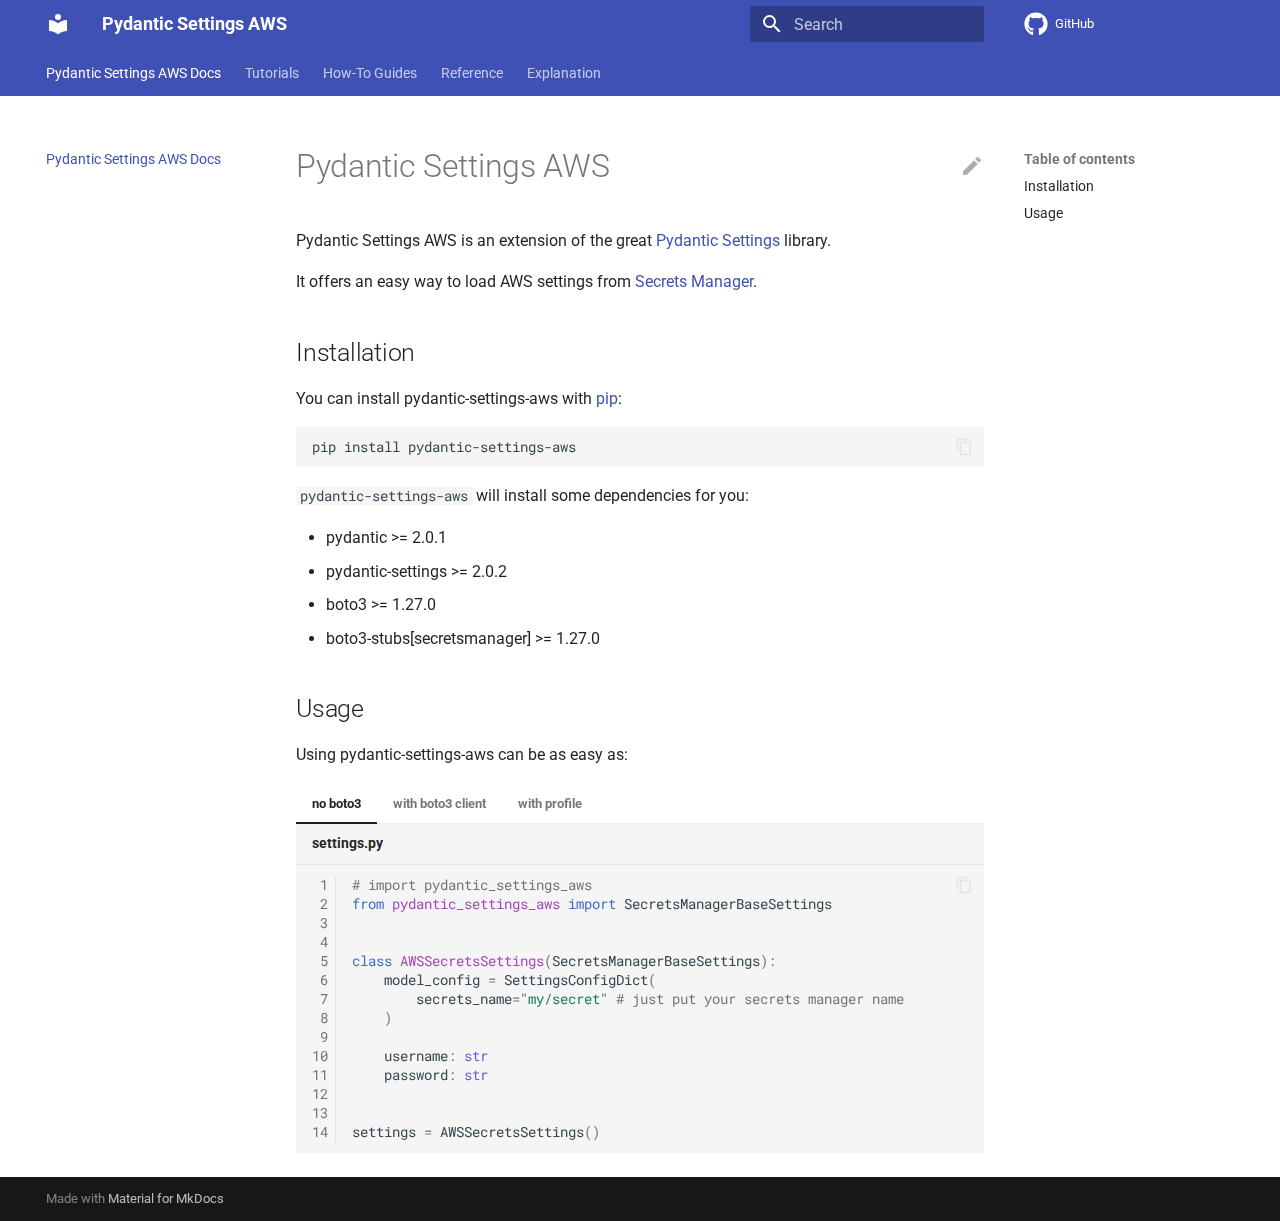
==== commit ebc55bcb: "Deployed 5f65f23 with MkDocs version: 1.6.0" ====
--- a/index.html
+++ b/index.html
@@ -62,7 +62,7 @@
     <div data-md-component="skip">
       
         
-        <a href="#pydantic-seettings-aws" class="md-skip">
+        <a href="#pydantic-settings-aws" class="md-skip">
           Skip to content
         </a>
       
@@ -74,9 +74,7 @@
     
       
 
-  
-
-<header class="md-header md-header--shadow" data-md-component="header">
+<header class="md-header" data-md-component="header">
   <nav class="md-header__inner md-grid" aria-label="Header">
     <a href="." title="Pydantic Settings AWS" class="md-header__button md-logo" aria-label="Pydantic Settings AWS" data-md-component="logo">
       
@@ -110,6 +108,62 @@
     
     
     
+      <label class="md-header__button md-icon" for="__search">
+        
+        <svg xmlns="http://www.w3.org/2000/svg" viewBox="0 0 24 24"><path d="M9.5 3A6.5 6.5 0 0 1 16 9.5c0 1.61-.59 3.09-1.56 4.23l.27.27h.79l5 5-1.5 1.5-5-5v-.79l-.27-.27A6.516 6.516 0 0 1 9.5 16 6.5 6.5 0 0 1 3 9.5 6.5 6.5 0 0 1 9.5 3m0 2C7 5 5 7 5 9.5S7 14 9.5 14 14 12 14 9.5 12 5 9.5 5Z"/></svg>
+      </label>
+      <div class="md-search" data-md-component="search" role="dialog">
+  <label class="md-search__overlay" for="__search"></label>
+  <div class="md-search__inner" role="search">
+    <form class="md-search__form" name="search">
+      <input type="text" class="md-search__input" name="query" aria-label="Search" placeholder="Search" autocapitalize="off" autocorrect="off" autocomplete="off" spellcheck="false" data-md-component="search-query" required>
+      <label class="md-search__icon md-icon" for="__search">
+        
+        <svg xmlns="http://www.w3.org/2000/svg" viewBox="0 0 24 24"><path d="M9.5 3A6.5 6.5 0 0 1 16 9.5c0 1.61-.59 3.09-1.56 4.23l.27.27h.79l5 5-1.5 1.5-5-5v-.79l-.27-.27A6.516 6.516 0 0 1 9.5 16 6.5 6.5 0 0 1 3 9.5 6.5 6.5 0 0 1 9.5 3m0 2C7 5 5 7 5 9.5S7 14 9.5 14 14 12 14 9.5 12 5 9.5 5Z"/></svg>
+        
+        <svg xmlns="http://www.w3.org/2000/svg" viewBox="0 0 24 24"><path d="M20 11v2H8l5.5 5.5-1.42 1.42L4.16 12l7.92-7.92L13.5 5.5 8 11h12Z"/></svg>
+      </label>
+      <nav class="md-search__options" aria-label="Search">
+        
+          <a href="javascript:void(0)" class="md-search__icon md-icon" title="Share" aria-label="Share" data-clipboard data-clipboard-text="" data-md-component="search-share" tabindex="-1">
+            
+            <svg xmlns="http://www.w3.org/2000/svg" viewBox="0 0 24 24"><path d="M18 16.08c-.76 0-1.44.3-1.96.77L8.91 12.7c.05-.23.09-.46.09-.7 0-.24-.04-.47-.09-.7l7.05-4.11c.54.5 1.25.81 2.04.81a3 3 0 0 0 3-3 3 3 0 0 0-3-3 3 3 0 0 0-3 3c0 .24.04.47.09.7L8.04 9.81C7.5 9.31 6.79 9 6 9a3 3 0 0 0-3 3 3 3 0 0 0 3 3c.79 0 1.5-.31 2.04-.81l7.12 4.15c-.05.21-.08.43-.08.66 0 1.61 1.31 2.91 2.92 2.91 1.61 0 2.92-1.3 2.92-2.91A2.92 2.92 0 0 0 18 16.08Z"/></svg>
+          </a>
+        
+        <button type="reset" class="md-search__icon md-icon" title="Clear" aria-label="Clear" tabindex="-1">
+          
+          <svg xmlns="http://www.w3.org/2000/svg" viewBox="0 0 24 24"><path d="M19 6.41 17.59 5 12 10.59 6.41 5 5 6.41 10.59 12 5 17.59 6.41 19 12 13.41 17.59 19 19 17.59 13.41 12 19 6.41Z"/></svg>
+        </button>
+      </nav>
+      
+        <div class="md-search__suggest" data-md-component="search-suggest"></div>
+      
+    </form>
+    <div class="md-search__output">
+      <div class="md-search__scrollwrap" tabindex="0" data-md-scrollfix>
+        <div class="md-search-result" data-md-component="search-result">
+          <div class="md-search-result__meta">
+            Initializing search
+          </div>
+          <ol class="md-search-result__list" role="presentation"></ol>
+        </div>
+      </div>
+    </div>
+  </div>
+</div>
+    
+    
+      <div class="md-header__source">
+        <a href="https://github.com/ceb10n/pydantic-settings-aws" title="Go to repository" class="md-source" data-md-component="source">
+  <div class="md-source__icon md-icon">
+    
+    <svg xmlns="http://www.w3.org/2000/svg" viewBox="0 0 496 512"><!--! Font Awesome Free 6.5.2 by @fontawesome - https://fontawesome.com License - https://fontawesome.com/license/free (Icons: CC BY 4.0, Fonts: SIL OFL 1.1, Code: MIT License) Copyright 2024 Fonticons, Inc.--><path d="M165.9 397.4c0 2-2.3 3.6-5.2 3.6-3.3.3-5.6-1.3-5.6-3.6 0-2 2.3-3.6 5.2-3.6 3-.3 5.6 1.3 5.6 3.6zm-31.1-4.5c-.7 2 1.3 4.3 4.3 4.9 2.6 1 5.6 0 6.2-2s-1.3-4.3-4.3-5.2c-2.6-.7-5.5.3-6.2 2.3zm44.2-1.7c-2.9.7-4.9 2.6-4.6 4.9.3 2 2.9 3.3 5.9 2.6 2.9-.7 4.9-2.6 4.6-4.6-.3-1.9-3-3.2-5.9-2.9zM244.8 8C106.1 8 0 113.3 0 252c0 110.9 69.8 205.8 169.5 239.2 12.8 2.3 17.3-5.6 17.3-12.1 0-6.2-.3-40.4-.3-61.4 0 0-70 15-84.7-29.8 0 0-11.4-29.1-27.8-36.6 0 0-22.9-15.7 1.6-15.4 0 0 24.9 2 38.6 25.8 21.9 38.6 58.6 27.5 72.9 20.9 2.3-16 8.8-27.1 16-33.7-55.9-6.2-112.3-14.3-112.3-110.5 0-27.5 7.6-41.3 23.6-58.9-2.6-6.5-11.1-33.3 2.6-67.9 20.9-6.5 69 27 69 27 20-5.6 41.5-8.5 62.8-8.5s42.8 2.9 62.8 8.5c0 0 48.1-33.6 69-27 13.7 34.7 5.2 61.4 2.6 67.9 16 17.7 25.8 31.5 25.8 58.9 0 96.5-58.9 104.2-114.8 110.5 9.2 7.9 17 22.9 17 46.4 0 33.7-.3 75.4-.3 83.6 0 6.5 4.6 14.4 17.3 12.1C428.2 457.8 496 362.9 496 252 496 113.3 383.5 8 244.8 8zM97.2 352.9c-1.3 1-1 3.3.7 5.2 1.6 1.6 3.9 2.3 5.2 1 1.3-1 1-3.3-.7-5.2-1.6-1.6-3.9-2.3-5.2-1zm-10.8-8.1c-.7 1.3.3 2.9 2.3 3.9 1.6 1 3.6.7 4.3-.7.7-1.3-.3-2.9-2.3-3.9-2-.6-3.6-.3-4.3.7zm32.4 35.6c-1.6 1.3-1 4.3 1.3 6.2 2.3 2.3 5.2 2.6 6.5 1 1.3-1.3.7-4.3-1.3-6.2-2.2-2.3-5.2-2.6-6.5-1zm-11.4-14.7c-1.6 1-1.6 3.6 0 5.9 1.6 2.3 4.3 3.3 5.6 2.3 1.6-1.3 1.6-3.9 0-6.2-1.4-2.3-4-3.3-5.6-2z"/></svg>
+  </div>
+  <div class="md-source__repository">
+    GitHub
+  </div>
+</a>
+      </div>
     
   </nav>
   
@@ -119,6 +173,102 @@
       
       
         
+          
+            
+<nav class="md-tabs" aria-label="Tabs" data-md-component="tabs">
+  <div class="md-grid">
+    <ul class="md-tabs__list">
+      
+        
+  
+  
+    
+  
+  
+    <li class="md-tabs__item md-tabs__item--active">
+      <a href="." class="md-tabs__link">
+        
+  
+    
+  
+  Pydantic Settings AWS Docs
+
+      </a>
+    </li>
+  
+
+      
+        
+  
+  
+  
+    <li class="md-tabs__item">
+      <a href="tutorials/" class="md-tabs__link">
+        
+  
+    
+  
+  Tutorials
+
+      </a>
+    </li>
+  
+
+      
+        
+  
+  
+  
+    <li class="md-tabs__item">
+      <a href="how-to-guides/" class="md-tabs__link">
+        
+  
+    
+  
+  How-To Guides
+
+      </a>
+    </li>
+  
+
+      
+        
+  
+  
+  
+    <li class="md-tabs__item">
+      <a href="reference/" class="md-tabs__link">
+        
+  
+    
+  
+  Reference
+
+      </a>
+    </li>
+  
+
+      
+        
+  
+  
+  
+    <li class="md-tabs__item">
+      <a href="explanation/" class="md-tabs__link">
+        
+  
+    
+  
+  Explanation
+
+      </a>
+    </li>
+  
+
+      
+    </ul>
+  </div>
+</nav>
           
         
       
@@ -133,8 +283,10 @@
                     
 
 
-
-<nav class="md-nav md-nav--primary" aria-label="Navigation" data-md-level="0">
+  
+
+
+<nav class="md-nav md-nav--primary md-nav--lifted" aria-label="Navigation" data-md-level="0">
   <label class="md-nav__title" for="__drawer">
     <a href="." title="Pydantic Settings AWS" class="md-nav__button md-logo" aria-label="Pydantic Settings AWS" data-md-component="logo">
       
@@ -144,6 +296,18 @@
     </a>
     Pydantic Settings AWS
   </label>
+  
+    <div class="md-nav__source">
+      <a href="https://github.com/ceb10n/pydantic-settings-aws" title="Go to repository" class="md-source" data-md-component="source">
+  <div class="md-source__icon md-icon">
+    
+    <svg xmlns="http://www.w3.org/2000/svg" viewBox="0 0 496 512"><!--! Font Awesome Free 6.5.2 by @fontawesome - https://fontawesome.com License - https://fontawesome.com/license/free (Icons: CC BY 4.0, Fonts: SIL OFL 1.1, Code: MIT License) Copyright 2024 Fonticons, Inc.--><path d="M165.9 397.4c0 2-2.3 3.6-5.2 3.6-3.3.3-5.6-1.3-5.6-3.6 0-2 2.3-3.6 5.2-3.6 3-.3 5.6 1.3 5.6 3.6zm-31.1-4.5c-.7 2 1.3 4.3 4.3 4.9 2.6 1 5.6 0 6.2-2s-1.3-4.3-4.3-5.2c-2.6-.7-5.5.3-6.2 2.3zm44.2-1.7c-2.9.7-4.9 2.6-4.6 4.9.3 2 2.9 3.3 5.9 2.6 2.9-.7 4.9-2.6 4.6-4.6-.3-1.9-3-3.2-5.9-2.9zM244.8 8C106.1 8 0 113.3 0 252c0 110.9 69.8 205.8 169.5 239.2 12.8 2.3 17.3-5.6 17.3-12.1 0-6.2-.3-40.4-.3-61.4 0 0-70 15-84.7-29.8 0 0-11.4-29.1-27.8-36.6 0 0-22.9-15.7 1.6-15.4 0 0 24.9 2 38.6 25.8 21.9 38.6 58.6 27.5 72.9 20.9 2.3-16 8.8-27.1 16-33.7-55.9-6.2-112.3-14.3-112.3-110.5 0-27.5 7.6-41.3 23.6-58.9-2.6-6.5-11.1-33.3 2.6-67.9 20.9-6.5 69 27 69 27 20-5.6 41.5-8.5 62.8-8.5s42.8 2.9 62.8 8.5c0 0 48.1-33.6 69-27 13.7 34.7 5.2 61.4 2.6 67.9 16 17.7 25.8 31.5 25.8 58.9 0 96.5-58.9 104.2-114.8 110.5 9.2 7.9 17 22.9 17 46.4 0 33.7-.3 75.4-.3 83.6 0 6.5 4.6 14.4 17.3 12.1C428.2 457.8 496 362.9 496 252 496 113.3 383.5 8 244.8 8zM97.2 352.9c-1.3 1-1 3.3.7 5.2 1.6 1.6 3.9 2.3 5.2 1 1.3-1 1-3.3-.7-5.2-1.6-1.6-3.9-2.3-5.2-1zm-10.8-8.1c-.7 1.3.3 2.9 2.3 3.9 1.6 1 3.6.7 4.3-.7.7-1.3-.3-2.9-2.3-3.9-2-.6-3.6-.3-4.3.7zm32.4 35.6c-1.6 1.3-1 4.3 1.3 6.2 2.3 2.3 5.2 2.6 6.5 1 1.3-1.3.7-4.3-1.3-6.2-2.2-2.3-5.2-2.6-6.5-1zm-11.4-14.7c-1.6 1-1.6 3.6 0 5.9 1.6 2.3 4.3 3.3 5.6 2.3 1.6-1.3 1.6-3.9 0-6.2-1.4-2.3-4-3.3-5.6-2z"/></svg>
+  </div>
+  <div class="md-source__repository">
+    GitHub
+  </div>
+</a>
+    </div>
   
   <ul class="md-nav__list" data-md-scrollfix>
     
@@ -363,8 +527,16 @@
                 
                   
 
-
-<h1 id="pydantic-seettings-aws">Pydantic Seettings AWS</h1>
+  
+    <a href="https://github.com/ceb10n/pydantic-settings-aws/edit/master/docs/index.md" title="Edit this page" class="md-content__button md-icon">
+      
+      <svg xmlns="http://www.w3.org/2000/svg" viewBox="0 0 24 24"><path d="M20.71 7.04c.39-.39.39-1.04 0-1.41l-2.34-2.34c-.37-.39-1.02-.39-1.41 0l-1.84 1.83 3.75 3.75M3 17.25V21h3.75L17.81 9.93l-3.75-3.75L3 17.25Z"/></svg>
+    </a>
+  
+  
+
+
+<h1 id="pydantic-settings-aws">Pydantic Settings AWS</h1>
 <p>Pydantic Settings AWS is an extension of the great <a href="https://docs.pydantic.dev/latest/concepts/pydantic_settings/">Pydantic Settings</a> library.</p>
 <p>It offers an easy way to load AWS settings from <a href="https://aws.amazon.com/secrets-manager/">Secrets Manager</a>.</p>
 <h2 id="installation">Installation</h2>
@@ -502,6 +674,12 @@
 <script>var target=document.getElementById(location.hash.slice(1));target&&target.name&&(target.checked=target.name.startsWith("__tabbed_"))</script>
         </div>
         
+          <button type="button" class="md-top md-icon" data-md-component="top" hidden>
+  
+  <svg xmlns="http://www.w3.org/2000/svg" viewBox="0 0 24 24"><path d="M13 20h-2V8l-5.5 5.5-1.42-1.42L12 4.16l7.92 7.92-1.42 1.42L13 8v12Z"/></svg>
+  Back to top
+</button>
+        
       </main>
       
         <footer class="md-footer">
@@ -527,8 +705,10 @@
       <div class="md-dialog__inner md-typeset"></div>
     </div>
     
-    
-    <script id="__config" type="application/json">{"base": ".", "features": ["content.code.annotate", "content.code.copy", "content.code.select", "content.tabs.link"], "search": "assets/javascripts/workers/search.b8dbb3d2.min.js", "translations": {"clipboard.copied": "Copied to clipboard", "clipboard.copy": "Copy to clipboard", "search.result.more.one": "1 more on this page", "search.result.more.other": "# more on this page", "search.result.none": "No matching documents", "search.result.one": "1 matching document", "search.result.other": "# matching documents", "search.result.placeholder": "Type to start searching", "search.result.term.missing": "Missing", "select.version": "Select version"}}</script>
+      <div class="md-progress" data-md-component="progress" role="progressbar"></div>
+    
+    
+    <script id="__config" type="application/json">{"base": ".", "features": ["content.action.edit", "content.code.annotate", "content.code.copy", "content.code.select", "content.tabs.link", "header.autohide", "navigation.instant", "navigation.instant.progress", "navigation.path", "navigation.tabs", "navigation.top", "search.highlight", "search.share", "search.suggest"], "search": "assets/javascripts/workers/search.b8dbb3d2.min.js", "translations": {"clipboard.copied": "Copied to clipboard", "clipboard.copy": "Copy to clipboard", "search.result.more.one": "1 more on this page", "search.result.more.other": "# more on this page", "search.result.none": "No matching documents", "search.result.one": "1 matching document", "search.result.other": "# matching documents", "search.result.placeholder": "Type to start searching", "search.result.term.missing": "Missing", "select.version": "Select version"}}</script>
     
     
       <script src="assets/javascripts/bundle.fe8b6f2b.min.js"></script>
--- a/assets/_mkdocstrings.css
+++ b/assets/_mkdocstrings.css
@@ -0,0 +1,119 @@
+
+/* Avoid breaking parameter names, etc. in table cells. */
+.doc-contents td code {
+  word-break: normal !important;
+}
+
+/* No line break before first paragraph of descriptions. */
+.doc-md-description,
+.doc-md-description>p:first-child {
+  display: inline;
+}
+
+/* Max width for docstring sections tables. */
+.doc .md-typeset__table,
+.doc .md-typeset__table table {
+  display: table !important;
+  width: 100%;
+}
+
+.doc .md-typeset__table tr {
+  display: table-row;
+}
+
+/* Defaults in Spacy table style. */
+.doc-param-default {
+  float: right;
+}
+
+/* Backward-compatibility: docstring section titles in bold. */
+.doc-section-title {
+  font-weight: bold;
+}
+
+/* Symbols in Navigation and ToC. */
+:root,
+[data-md-color-scheme="default"] {
+  --doc-symbol-attribute-fg-color: #953800;
+  --doc-symbol-function-fg-color: #8250df;
+  --doc-symbol-method-fg-color: #8250df;
+  --doc-symbol-class-fg-color: #0550ae;
+  --doc-symbol-module-fg-color: #5cad0f;
+
+  --doc-symbol-attribute-bg-color: #9538001a;
+  --doc-symbol-function-bg-color: #8250df1a;
+  --doc-symbol-method-bg-color: #8250df1a;
+  --doc-symbol-class-bg-color: #0550ae1a;
+  --doc-symbol-module-bg-color: #5cad0f1a;
+}
+
+[data-md-color-scheme="slate"] {
+  --doc-symbol-attribute-fg-color: #ffa657;
+  --doc-symbol-function-fg-color: #d2a8ff;
+  --doc-symbol-method-fg-color: #d2a8ff;
+  --doc-symbol-class-fg-color: #79c0ff;
+  --doc-symbol-module-fg-color: #baff79;
+
+  --doc-symbol-attribute-bg-color: #ffa6571a;
+  --doc-symbol-function-bg-color: #d2a8ff1a;
+  --doc-symbol-method-bg-color: #d2a8ff1a;
+  --doc-symbol-class-bg-color: #79c0ff1a;
+  --doc-symbol-module-bg-color: #baff791a;
+}
+
+code.doc-symbol {
+  border-radius: .1rem;
+  font-size: .85em;
+  padding: 0 .3em;
+  font-weight: bold;
+}
+
+code.doc-symbol-attribute {
+  color: var(--doc-symbol-attribute-fg-color);
+  background-color: var(--doc-symbol-attribute-bg-color);
+}
+
+code.doc-symbol-attribute::after {
+  content: "attr";
+}
+
+code.doc-symbol-function {
+  color: var(--doc-symbol-function-fg-color);
+  background-color: var(--doc-symbol-function-bg-color);
+}
+
+code.doc-symbol-function::after {
+  content: "func";
+}
+
+code.doc-symbol-method {
+  color: var(--doc-symbol-method-fg-color);
+  background-color: var(--doc-symbol-method-bg-color);
+}
+
+code.doc-symbol-method::after {
+  content: "meth";
+}
+
+code.doc-symbol-class {
+  color: var(--doc-symbol-class-fg-color);
+  background-color: var(--doc-symbol-class-bg-color);
+}
+
+code.doc-symbol-class::after {
+  content: "class";
+}
+
+code.doc-symbol-module {
+  color: var(--doc-symbol-module-fg-color);
+  background-color: var(--doc-symbol-module-bg-color);
+}
+
+code.doc-symbol-module::after {
+  content: "mod";
+}
+
+.doc-signature .autorefs {
+  color: inherit;
+  border-bottom: 1px dotted currentcolor;
+}
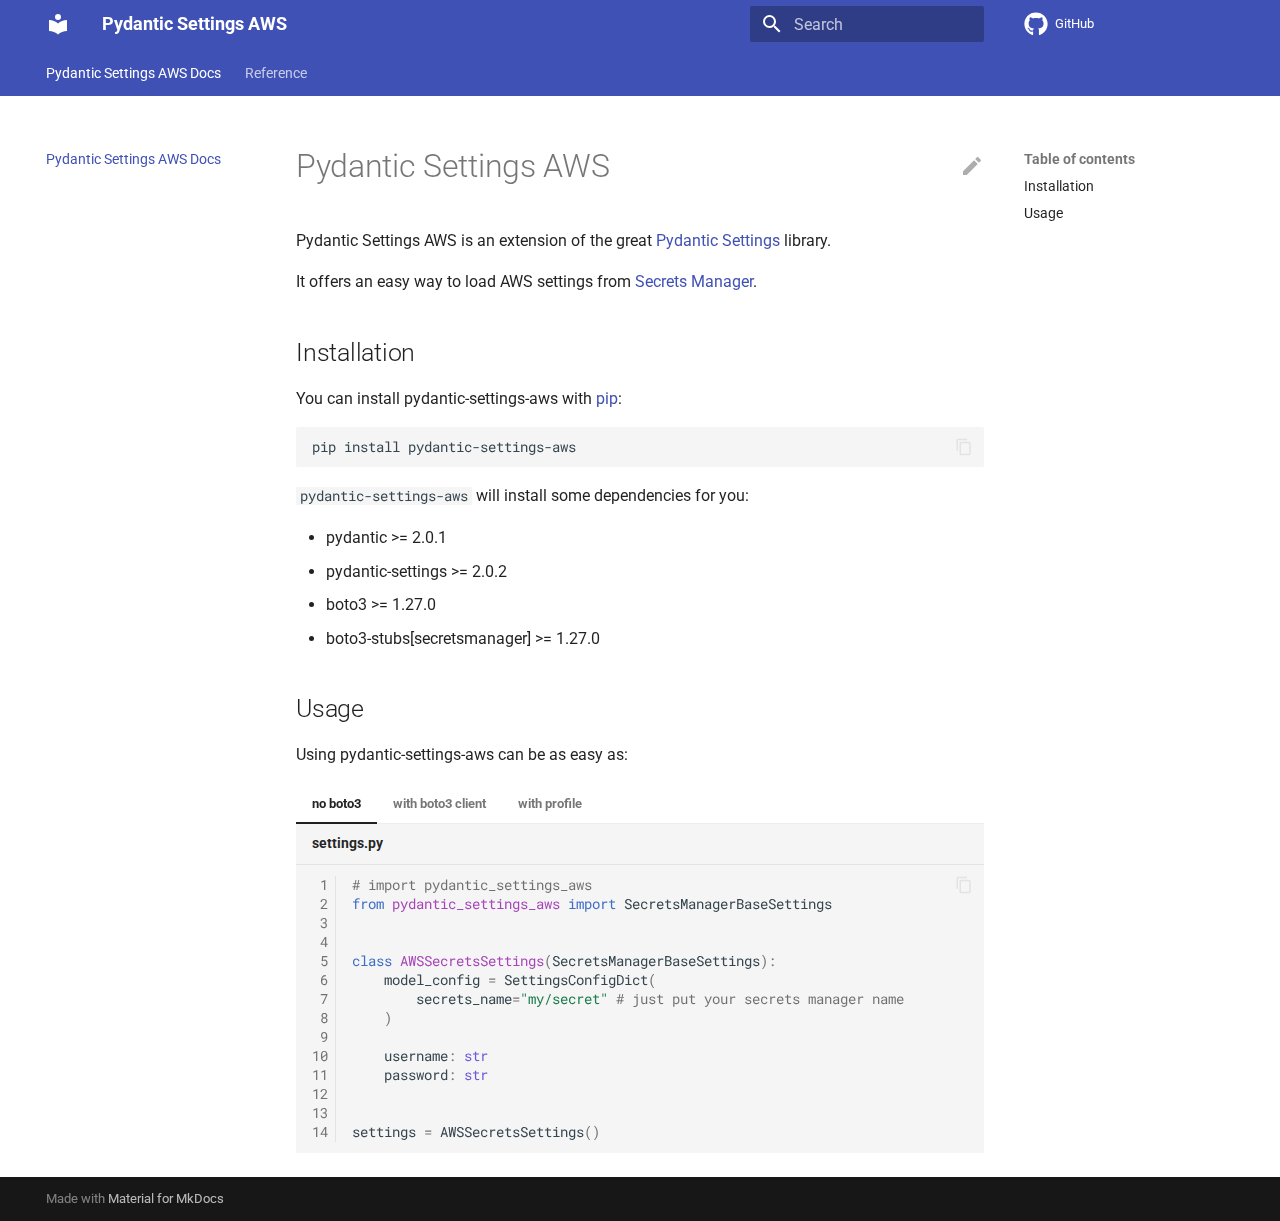
==== commit dcf40a89: "Deployed d7a8d60 with MkDocs version: 1.6.0" ====
--- a/index.html
+++ b/index.html
@@ -10,7 +10,7 @@
       
       
       
-        <link rel="next" href="tutorials/">
+        <link rel="next" href="reference/">
       
       
       <link rel="icon" href="assets/images/favicon.png">
@@ -203,63 +203,12 @@
   
   
     <li class="md-tabs__item">
-      <a href="tutorials/" class="md-tabs__link">
-        
-  
-    
-  
-  Tutorials
-
-      </a>
-    </li>
-  
-
-      
-        
-  
-  
-  
-    <li class="md-tabs__item">
-      <a href="how-to-guides/" class="md-tabs__link">
-        
-  
-    
-  
-  How-To Guides
-
-      </a>
-    </li>
-  
-
-      
-        
-  
-  
-  
-    <li class="md-tabs__item">
       <a href="reference/" class="md-tabs__link">
         
   
     
   
   Reference
-
-      </a>
-    </li>
-  
-
-      
-        
-  
-  
-  
-    <li class="md-tabs__item">
-      <a href="explanation/" class="md-tabs__link">
-        
-  
-    
-  
-  Explanation
 
       </a>
     </li>
@@ -396,71 +345,11 @@
   
   
     <li class="md-nav__item">
-      <a href="tutorials/" class="md-nav__link">
-        
-  
-  <span class="md-ellipsis">
-    Tutorials
-  </span>
-  
-
-      </a>
-    </li>
-  
-
-    
-      
-      
-  
-  
-  
-  
-    <li class="md-nav__item">
-      <a href="how-to-guides/" class="md-nav__link">
-        
-  
-  <span class="md-ellipsis">
-    How-To Guides
-  </span>
-  
-
-      </a>
-    </li>
-  
-
-    
-      
-      
-  
-  
-  
-  
-    <li class="md-nav__item">
       <a href="reference/" class="md-nav__link">
         
   
   <span class="md-ellipsis">
     Reference
-  </span>
-  
-
-      </a>
-    </li>
-  
-
-    
-      
-      
-  
-  
-  
-  
-    <li class="md-nav__item">
-      <a href="explanation/" class="md-nav__link">
-        
-  
-  <span class="md-ellipsis">
-    Explanation
   </span>
   
 
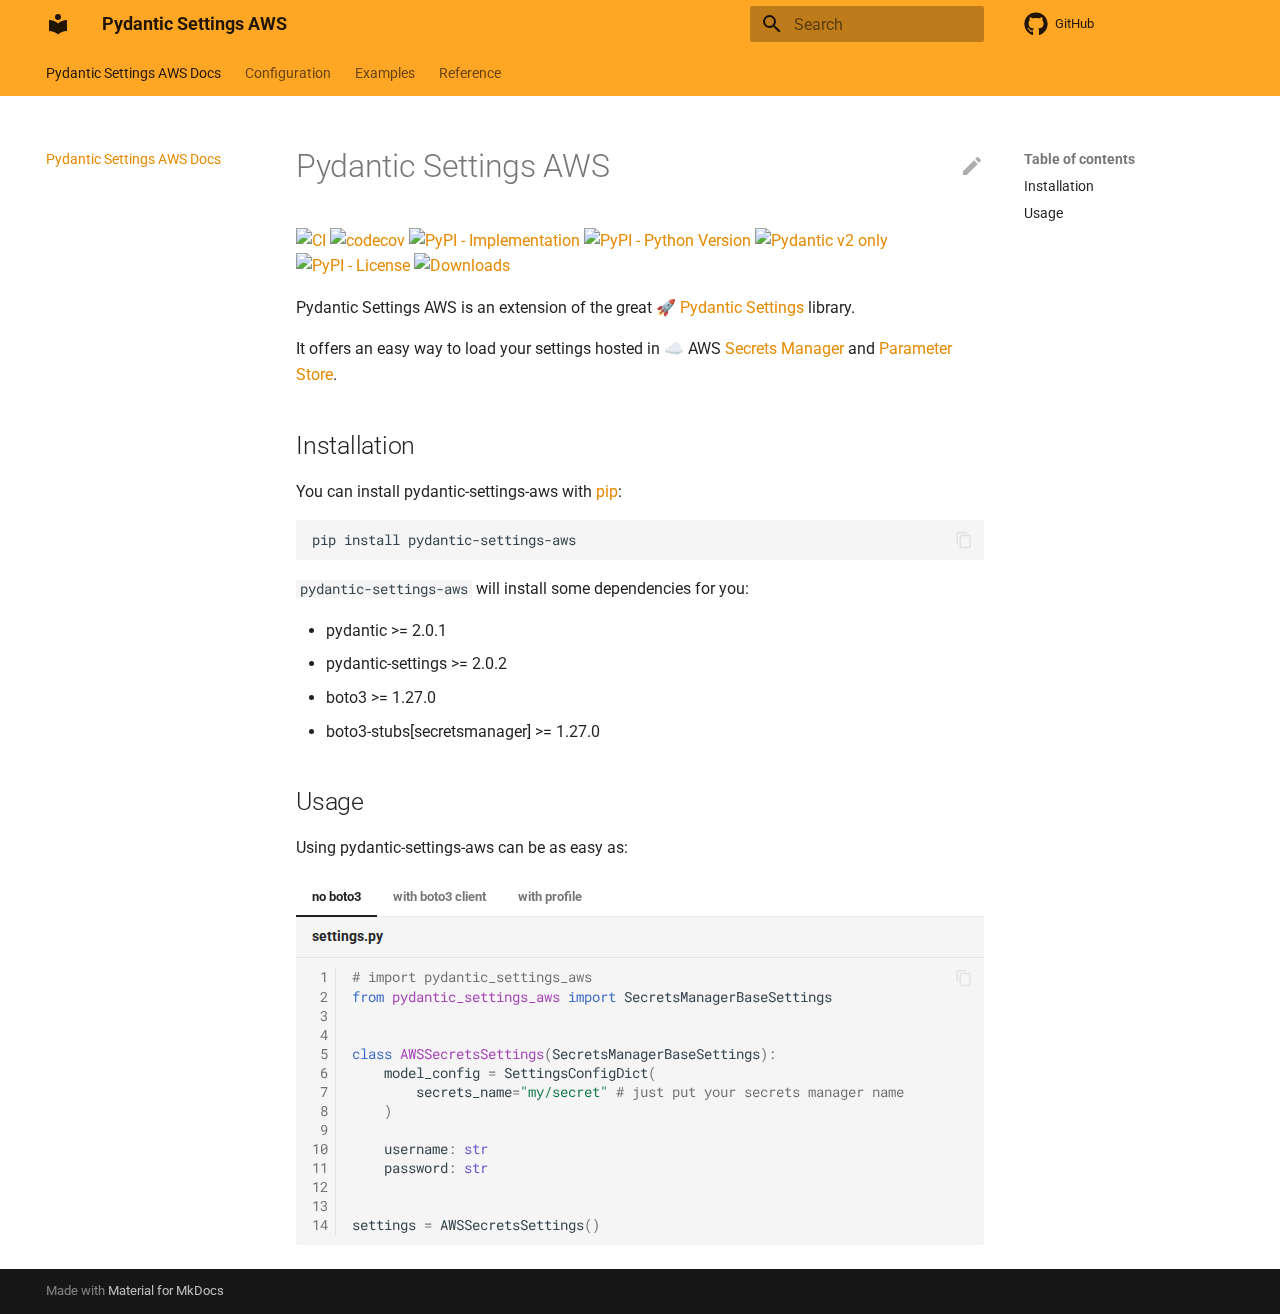
==== commit 92feea7e: "Deployed 3d6fbb3 with MkDocs version: 1.6.0" ====
--- a/index.html
+++ b/index.html
@@ -6,11 +6,15 @@
       <meta charset="utf-8">
       <meta name="viewport" content="width=device-width,initial-scale=1">
       
-      
-      
-      
-      
-        <link rel="next" href="reference/">
+        <meta name="description" content="AWS Secrets Manger & Parameter Store for Pydantic Settings">
+      
+      
+      
+        <link rel="canonical" href="https://ceb10n.github.io/pydantic-settings-aws/">
+      
+      
+      
+        <link rel="next" href="configuration/parameter-store/">
       
       
       <link rel="icon" href="assets/images/favicon.png">
@@ -23,6 +27,9 @@
     
     
       <link rel="stylesheet" href="assets/stylesheets/main.76a95c52.min.css">
+      
+        
+        <link rel="stylesheet" href="assets/stylesheets/palette.06af60db.min.css">
       
       
 
@@ -43,6 +50,8 @@
     
       <link rel="stylesheet" href="assets/_mkdocstrings.css">
     
+      <link rel="stylesheet" href="stylesheets/extra.css">
+    
     <script>__md_scope=new URL(".",location),__md_hash=e=>[...e].reduce((e,_)=>(e<<5)-e+_.charCodeAt(0),0),__md_get=(e,_=localStorage,t=__md_scope)=>JSON.parse(_.getItem(t.pathname+"."+e)),__md_set=(e,_,t=localStorage,a=__md_scope)=>{try{t.setItem(a.pathname+"."+e,JSON.stringify(_))}catch(e){}}</script>
     
       
@@ -53,7 +62,12 @@
   </head>
   
   
-    <body dir="ltr">
+    
+    
+    
+    
+    
+    <body dir="ltr" data-md-color-scheme="default" data-md-color-primary="orange" data-md-color-accent="indigo">
   
     
     <input class="md-toggle" data-md-toggle="drawer" type="checkbox" id="__drawer" autocomplete="off">
@@ -103,8 +117,8 @@
       </div>
     </div>
     
-    
-      <script>var media,input,key,value,palette=__md_get("__palette");if(palette&&palette.color){"(prefers-color-scheme)"===palette.color.media&&(media=matchMedia("(prefers-color-scheme: light)"),input=document.querySelector(media.matches?"[data-md-color-media='(prefers-color-scheme: light)']":"[data-md-color-media='(prefers-color-scheme: dark)']"),palette.color.media=input.getAttribute("data-md-color-media"),palette.color.scheme=input.getAttribute("data-md-color-scheme"),palette.color.primary=input.getAttribute("data-md-color-primary"),palette.color.accent=input.getAttribute("data-md-color-accent"));for([key,value]of Object.entries(palette.color))document.body.setAttribute("data-md-color-"+key,value)}</script>
+      
+    
     
     
     
@@ -202,6 +216,42 @@
   
   
   
+    
+    
+      <li class="md-tabs__item">
+        <a href="configuration/parameter-store/" class="md-tabs__link">
+          
+  
+  Configuration
+
+        </a>
+      </li>
+    
+  
+
+      
+        
+  
+  
+  
+    
+    
+      <li class="md-tabs__item">
+        <a href="examples/parameter-store/" class="md-tabs__link">
+          
+  
+  Examples
+
+        </a>
+      </li>
+    
+  
+
+      
+        
+  
+  
+  
     <li class="md-tabs__item">
       <a href="reference/" class="md-tabs__link">
         
@@ -344,6 +394,180 @@
   
   
   
+    
+    
+    
+      
+      
+    
+    
+    <li class="md-nav__item md-nav__item--nested">
+      
+        
+        
+        <input class="md-nav__toggle md-toggle " type="checkbox" id="__nav_2" >
+        
+          
+          <label class="md-nav__link" for="__nav_2" id="__nav_2_label" tabindex="0">
+            
+  
+  <span class="md-ellipsis">
+    Configuration
+  </span>
+  
+
+            <span class="md-nav__icon md-icon"></span>
+          </label>
+        
+        <nav class="md-nav" data-md-level="1" aria-labelledby="__nav_2_label" aria-expanded="false">
+          <label class="md-nav__title" for="__nav_2">
+            <span class="md-nav__icon md-icon"></span>
+            Configuration
+          </label>
+          <ul class="md-nav__list" data-md-scrollfix>
+            
+              
+                
+  
+  
+  
+  
+    <li class="md-nav__item">
+      <a href="configuration/parameter-store/" class="md-nav__link">
+        
+  
+  <span class="md-ellipsis">
+    Parameter Store
+  </span>
+  
+
+      </a>
+    </li>
+  
+
+              
+            
+              
+                
+  
+  
+  
+  
+    <li class="md-nav__item">
+      <a href="configuration/secrets-manager/" class="md-nav__link">
+        
+  
+  <span class="md-ellipsis">
+    Secrets Manager
+  </span>
+  
+
+      </a>
+    </li>
+  
+
+              
+            
+          </ul>
+        </nav>
+      
+    </li>
+  
+
+    
+      
+      
+  
+  
+  
+  
+    
+    
+    
+      
+      
+    
+    
+    <li class="md-nav__item md-nav__item--nested">
+      
+        
+        
+        <input class="md-nav__toggle md-toggle " type="checkbox" id="__nav_3" >
+        
+          
+          <label class="md-nav__link" for="__nav_3" id="__nav_3_label" tabindex="0">
+            
+  
+  <span class="md-ellipsis">
+    Examples
+  </span>
+  
+
+            <span class="md-nav__icon md-icon"></span>
+          </label>
+        
+        <nav class="md-nav" data-md-level="1" aria-labelledby="__nav_3_label" aria-expanded="false">
+          <label class="md-nav__title" for="__nav_3">
+            <span class="md-nav__icon md-icon"></span>
+            Examples
+          </label>
+          <ul class="md-nav__list" data-md-scrollfix>
+            
+              
+                
+  
+  
+  
+  
+    <li class="md-nav__item">
+      <a href="examples/parameter-store/" class="md-nav__link">
+        
+  
+  <span class="md-ellipsis">
+    Parameter Store
+  </span>
+  
+
+      </a>
+    </li>
+  
+
+              
+            
+              
+                
+  
+  
+  
+  
+    <li class="md-nav__item">
+      <a href="examples/secrets-manager/" class="md-nav__link">
+        
+  
+  <span class="md-ellipsis">
+    Secrets Manager
+  </span>
+  
+
+      </a>
+    </li>
+  
+
+              
+            
+          </ul>
+        </nav>
+      
+    </li>
+  
+
+    
+      
+      
+  
+  
+  
+  
     <li class="md-nav__item">
       <a href="reference/" class="md-nav__link">
         
@@ -426,8 +650,15 @@
 
 
 <h1 id="pydantic-settings-aws">Pydantic Settings AWS</h1>
-<p>Pydantic Settings AWS is an extension of the great <a href="https://docs.pydantic.dev/latest/concepts/pydantic_settings/">Pydantic Settings</a> library.</p>
-<p>It offers an easy way to load AWS settings from <a href="https://aws.amazon.com/secrets-manager/">Secrets Manager</a>.</p>
+<p><a href="https://github.com/ceb10n/pydantic-settings-aws/actions"><img alt="CI" src="https://github.com/ceb10n/pydantic-settings-aws/actions/workflows/ci.yml/badge.svg" /></a>
+<a href="https://codecov.io/github/ceb10n/pydantic-settings-aws"><img alt="codecov" src="https://codecov.io/github/ceb10n/pydantic-settings-aws/graph/badge.svg?token=K77HYDZR3P" /></a>
+<a href="https://pypi.org/project/pydantic-settings-aws"><img alt="PyPI - Implementation" src="https://img.shields.io/pypi/implementation/pydantic-settings-aws" /></a>
+<a href="https://pypi.org/project/pydantic-settings-aws"><img alt="PyPI - Python Version" src="https://img.shields.io/pypi/pyversions/pydantic-settings-aws" /></a>
+<a href="https://docs.pydantic.dev/latest/contributing/#badges"><img alt="Pydantic v2 only" src="https://img.shields.io/endpoint?url=https://raw.githubusercontent.com/pydantic/pydantic/main/docs/badge/v2.json" /></a>
+<a href="https://pypi.org/project/pydantic-settings-aws"><img alt="PyPI - License" src="https://img.shields.io/pypi/l/pydantic-settings-aws" /></a>
+<a href="https://pepy.tech/project/pydantic-settings-aws"><img alt="Downloads" src="https://static.pepy.tech/badge/pydantic-settings-aws/month" /></a></p>
+<p>Pydantic Settings AWS is an extension of the great 🚀 <a href="https://docs.pydantic.dev/latest/concepts/pydantic_settings/">Pydantic Settings</a> library.</p>
+<p>It offers an easy way to load your settings hosted in ☁️ AWS <a href="https://aws.amazon.com/secrets-manager/">Secrets Manager</a> and <a href="https://docs.aws.amazon.com/systems-manager/latest/userguide/systems-manager-parameter-store.html">Parameter Store</a>.</p>
 <h2 id="installation">Installation</h2>
 <p>You can install pydantic-settings-aws with <a href="https://pypi.org/project/pip/">pip</a>:</p>
 <div class="language-bash highlight"><pre><span></span><code><span id="__span-0-1"><a id="__codelineno-0-1" name="__codelineno-0-1" href="#__codelineno-0-1"></a>pip<span class="w"> </span>install<span class="w"> </span>pydantic-settings-aws
--- a/assets/stylesheets/palette.06af60db.min.css
+++ b/assets/stylesheets/palette.06af60db.min.css
@@ -0,0 +1 @@
+@media screen{[data-md-color-scheme=slate]{--md-default-fg-color:hsla(var(--md-hue),15%,90%,0.82);--md-default-fg-color--light:hsla(var(--md-hue),15%,90%,0.56);--md-default-fg-color--lighter:hsla(var(--md-hue),15%,90%,0.32);--md-default-fg-color--lightest:hsla(var(--md-hue),15%,90%,0.12);--md-default-bg-color:hsla(var(--md-hue),15%,14%,1);--md-default-bg-color--light:hsla(var(--md-hue),15%,14%,0.54);--md-default-bg-color--lighter:hsla(var(--md-hue),15%,14%,0.26);--md-default-bg-color--lightest:hsla(var(--md-hue),15%,14%,0.07);--md-code-fg-color:hsla(var(--md-hue),18%,86%,0.82);--md-code-bg-color:hsla(var(--md-hue),15%,18%,1);--md-code-hl-color:#2977ff;--md-code-hl-color--light:#2977ff1a;--md-code-hl-number-color:#e6695b;--md-code-hl-special-color:#f06090;--md-code-hl-function-color:#c973d9;--md-code-hl-constant-color:#9383e2;--md-code-hl-keyword-color:#6791e0;--md-code-hl-string-color:#2fb170;--md-code-hl-name-color:var(--md-code-fg-color);--md-code-hl-operator-color:var(--md-default-fg-color--light);--md-code-hl-punctuation-color:var(--md-default-fg-color--light);--md-code-hl-comment-color:var(--md-default-fg-color--light);--md-code-hl-generic-color:var(--md-default-fg-color--light);--md-code-hl-variable-color:var(--md-default-fg-color--light);--md-typeset-color:var(--md-default-fg-color);--md-typeset-a-color:var(--md-primary-fg-color);--md-typeset-kbd-color:hsla(var(--md-hue),15%,90%,0.12);--md-typeset-kbd-accent-color:hsla(var(--md-hue),15%,90%,0.2);--md-typeset-kbd-border-color:hsla(var(--md-hue),15%,14%,1);--md-typeset-mark-color:#4287ff4d;--md-typeset-table-color:hsla(var(--md-hue),15%,95%,0.12);--md-typeset-table-color--light:hsla(var(--md-hue),15%,95%,0.035);--md-admonition-fg-color:var(--md-default-fg-color);--md-admonition-bg-color:var(--md-default-bg-color);--md-footer-bg-color:hsla(var(--md-hue),15%,10%,0.87);--md-footer-bg-color--dark:hsla(var(--md-hue),15%,8%,1);--md-shadow-z1:0 0.2rem 0.5rem #0000000d,0 0 0.05rem #0000001a;--md-shadow-z2:0 0.2rem 0.5rem #00000040,0 0 0.05rem #00000040;--md-shadow-z3:0 0.2rem 0.5rem #0006,0 0 0.05rem #00000059;color-scheme:dark}[data-md-color-scheme=slate] img[src$="#gh-light-mode-only"],[data-md-color-scheme=slate] img[src$="#only-light"]{display:none}[data-md-color-scheme=slate][data-md-color-primary=pink]{--md-typeset-a-color:#ed5487}[data-md-color-scheme=slate][data-md-color-primary=purple]{--md-typeset-a-color:#c46fd3}[data-md-color-scheme=slate][data-md-color-primary=deep-purple]{--md-typeset-a-color:#a47bea}[data-md-color-scheme=slate][data-md-color-primary=indigo]{--md-typeset-a-color:#5488e8}[data-md-color-scheme=slate][data-md-color-primary=teal]{--md-typeset-a-color:#00ccb8}[data-md-color-scheme=slate][data-md-color-primary=green]{--md-typeset-a-color:#71c174}[data-md-color-scheme=slate][data-md-color-primary=deep-orange]{--md-typeset-a-color:#ff764d}[data-md-color-scheme=slate][data-md-color-primary=brown]{--md-typeset-a-color:#c1775c}[data-md-color-scheme=slate][data-md-color-primary=black],[data-md-color-scheme=slate][data-md-color-primary=blue-grey],[data-md-color-scheme=slate][data-md-color-primary=grey],[data-md-color-scheme=slate][data-md-color-primary=white]{--md-typeset-a-color:#5e8bde}[data-md-color-switching] *,[data-md-color-switching] :after,[data-md-color-switching] :before{transition-duration:0ms!important}}[data-md-color-accent=red]{--md-accent-fg-color:#ff1947;--md-accent-fg-color--transparent:#ff19471a;--md-accent-bg-color:#fff;--md-accent-bg-color--light:#ffffffb3}[data-md-color-accent=pink]{--md-accent-fg-color:#f50056;--md-accent-fg-color--transparent:#f500561a;--md-accent-bg-color:#fff;--md-accent-bg-color--light:#ffffffb3}[data-md-color-accent=purple]{--md-accent-fg-color:#df41fb;--md-accent-fg-color--transparent:#df41fb1a;--md-accent-bg-color:#fff;--md-accent-bg-color--light:#ffffffb3}[data-md-color-accent=deep-purple]{--md-accent-fg-color:#7c4dff;--md-accent-fg-color--transparent:#7c4dff1a;--md-accent-bg-color:#fff;--md-accent-bg-color--light:#ffffffb3}[data-md-color-accent=indigo]{--md-accent-fg-color:#526cfe;--md-accent-fg-color--transparent:#526cfe1a;--md-accent-bg-color:#fff;--md-accent-bg-color--light:#ffffffb3}[data-md-color-accent=blue]{--md-accent-fg-color:#4287ff;--md-accent-fg-color--transparent:#4287ff1a;--md-accent-bg-color:#fff;--md-accent-bg-color--light:#ffffffb3}[data-md-color-accent=light-blue]{--md-accent-fg-color:#0091eb;--md-accent-fg-color--transparent:#0091eb1a;--md-accent-bg-color:#fff;--md-accent-bg-color--light:#ffffffb3}[data-md-color-accent=cyan]{--md-accent-fg-color:#00bad6;--md-accent-fg-color--transparent:#00bad61a;--md-accent-bg-color:#fff;--md-accent-bg-color--light:#ffffffb3}[data-md-color-accent=teal]{--md-accent-fg-color:#00bda4;--md-accent-fg-color--transparent:#00bda41a;--md-accent-bg-color:#fff;--md-accent-bg-color--light:#ffffffb3}[data-md-color-accent=green]{--md-accent-fg-color:#00c753;--md-accent-fg-color--transparent:#00c7531a;--md-accent-bg-color:#fff;--md-accent-bg-color--light:#ffffffb3}[data-md-color-accent=light-green]{--md-accent-fg-color:#63de17;--md-accent-fg-color--transparent:#63de171a;--md-accent-bg-color:#fff;--md-accent-bg-color--light:#ffffffb3}[data-md-color-accent=lime]{--md-accent-fg-color:#b0eb00;--md-accent-fg-color--transparent:#b0eb001a;--md-accent-bg-color:#000000de;--md-accent-bg-color--light:#0000008a}[data-md-color-accent=yellow]{--md-accent-fg-color:#ffd500;--md-accent-fg-color--transparent:#ffd5001a;--md-accent-bg-color:#000000de;--md-accent-bg-color--light:#0000008a}[data-md-color-accent=amber]{--md-accent-fg-color:#fa0;--md-accent-fg-color--transparent:#ffaa001a;--md-accent-bg-color:#000000de;--md-accent-bg-color--light:#0000008a}[data-md-color-accent=orange]{--md-accent-fg-color:#ff9100;--md-accent-fg-color--transparent:#ff91001a;--md-accent-bg-color:#000000de;--md-accent-bg-color--light:#0000008a}[data-md-color-accent=deep-orange]{--md-accent-fg-color:#ff6e42;--md-accent-fg-color--transparent:#ff6e421a;--md-accent-bg-color:#fff;--md-accent-bg-color--light:#ffffffb3}[data-md-color-primary=red]{--md-primary-fg-color:#ef5552;--md-primary-fg-color--light:#e57171;--md-primary-fg-color--dark:#e53734;--md-primary-bg-color:#fff;--md-primary-bg-color--light:#ffffffb3}[data-md-color-primary=pink]{--md-primary-fg-color:#e92063;--md-primary-fg-color--light:#ec417a;--md-primary-fg-color--dark:#c3185d;--md-primary-bg-color:#fff;--md-primary-bg-color--light:#ffffffb3}[data-md-color-primary=purple]{--md-primary-fg-color:#ab47bd;--md-primary-fg-color--light:#bb69c9;--md-primary-fg-color--dark:#8c24a8;--md-primary-bg-color:#fff;--md-primary-bg-color--light:#ffffffb3}[data-md-color-primary=deep-purple]{--md-primary-fg-color:#7e56c2;--md-primary-fg-color--light:#9574cd;--md-primary-fg-color--dark:#673ab6;--md-primary-bg-color:#fff;--md-primary-bg-color--light:#ffffffb3}[data-md-color-primary=indigo]{--md-primary-fg-color:#4051b5;--md-primary-fg-color--light:#5d6cc0;--md-primary-fg-color--dark:#303fa1;--md-primary-bg-color:#fff;--md-primary-bg-color--light:#ffffffb3}[data-md-color-primary=blue]{--md-primary-fg-color:#2094f3;--md-primary-fg-color--light:#42a5f5;--md-primary-fg-color--dark:#1975d2;--md-primary-bg-color:#fff;--md-primary-bg-color--light:#ffffffb3}[data-md-color-primary=light-blue]{--md-primary-fg-color:#02a6f2;--md-primary-fg-color--light:#28b5f6;--md-primary-fg-color--dark:#0287cf;--md-primary-bg-color:#fff;--md-primary-bg-color--light:#ffffffb3}[data-md-color-primary=cyan]{--md-primary-fg-color:#00bdd6;--md-primary-fg-color--light:#25c5da;--md-primary-fg-color--dark:#0097a8;--md-primary-bg-color:#fff;--md-primary-bg-color--light:#ffffffb3}[data-md-color-primary=teal]{--md-primary-fg-color:#009485;--md-primary-fg-color--light:#26a699;--md-primary-fg-color--dark:#007a6c;--md-primary-bg-color:#fff;--md-primary-bg-color--light:#ffffffb3}[data-md-color-primary=green]{--md-primary-fg-color:#4cae4f;--md-primary-fg-color--light:#68bb6c;--md-primary-fg-color--dark:#398e3d;--md-primary-bg-color:#fff;--md-primary-bg-color--light:#ffffffb3}[data-md-color-primary=light-green]{--md-primary-fg-color:#8bc34b;--md-primary-fg-color--light:#9ccc66;--md-primary-fg-color--dark:#689f38;--md-primary-bg-color:#fff;--md-primary-bg-color--light:#ffffffb3}[data-md-color-primary=lime]{--md-primary-fg-color:#cbdc38;--md-primary-fg-color--light:#d3e156;--md-primary-fg-color--dark:#b0b52c;--md-primary-bg-color:#000000de;--md-primary-bg-color--light:#0000008a}[data-md-color-primary=yellow]{--md-primary-fg-color:#ffec3d;--md-primary-fg-color--light:#ffee57;--md-primary-fg-color--dark:#fbc02d;--md-primary-bg-color:#000000de;--md-primary-bg-color--light:#0000008a}[data-md-color-primary=amber]{--md-primary-fg-color:#ffc105;--md-primary-fg-color--light:#ffc929;--md-primary-fg-color--dark:#ffa200;--md-primary-bg-color:#000000de;--md-primary-bg-color--light:#0000008a}[data-md-color-primary=orange]{--md-primary-fg-color:#ffa724;--md-primary-fg-color--light:#ffa724;--md-primary-fg-color--dark:#fa8900;--md-primary-bg-color:#000000de;--md-primary-bg-color--light:#0000008a}[data-md-color-primary=deep-orange]{--md-primary-fg-color:#ff6e42;--md-primary-fg-color--light:#ff8a66;--md-primary-fg-color--dark:#f4511f;--md-primary-bg-color:#fff;--md-primary-bg-color--light:#ffffffb3}[data-md-color-primary=brown]{--md-primary-fg-color:#795649;--md-primary-fg-color--light:#8d6e62;--md-primary-fg-color--dark:#5d4037;--md-primary-bg-color:#fff;--md-primary-bg-color--light:#ffffffb3}[data-md-color-primary=grey]{--md-primary-fg-color:#757575;--md-primary-fg-color--light:#9e9e9e;--md-primary-fg-color--dark:#616161;--md-primary-bg-color:#fff;--md-primary-bg-color--light:#ffffffb3;--md-typeset-a-color:#4051b5}[data-md-color-primary=blue-grey]{--md-primary-fg-color:#546d78;--md-primary-fg-color--light:#607c8a;--md-primary-fg-color--dark:#455a63;--md-primary-bg-color:#fff;--md-primary-bg-color--light:#ffffffb3;--md-typeset-a-color:#4051b5}[data-md-color-primary=light-green]:not([data-md-color-scheme=slate]){--md-typeset-a-color:#72ad2e}[data-md-color-primary=lime]:not([data-md-color-scheme=slate]){--md-typeset-a-color:#8b990a}[data-md-color-primary=yellow]:not([data-md-color-scheme=slate]){--md-typeset-a-color:#b8a500}[data-md-color-primary=amber]:not([data-md-color-scheme=slate]){--md-typeset-a-color:#d19d00}[data-md-color-primary=orange]:not([data-md-color-scheme=slate]){--md-typeset-a-color:#e68a00}[data-md-color-primary=white]{--md-primary-fg-color:hsla(var(--md-hue),0%,100%,1);--md-primary-fg-color--light:hsla(var(--md-hue),0%,100%,0.7);--md-primary-fg-color--dark:hsla(var(--md-hue),0%,0%,0.07);--md-primary-bg-color:hsla(var(--md-hue),0%,0%,0.87);--md-primary-bg-color--light:hsla(var(--md-hue),0%,0%,0.54);--md-typeset-a-color:#4051b5}[data-md-color-primary=white] .md-button{color:var(--md-typeset-a-color)}[data-md-color-primary=white] .md-button--primary{background-color:var(--md-typeset-a-color);border-color:var(--md-typeset-a-color);color:hsla(var(--md-hue),0%,100%,1)}@media screen and (min-width:60em){[data-md-color-primary=white] .md-search__form{background-color:hsla(var(--md-hue),0%,0%,.07)}[data-md-color-primary=white] .md-search__form:hover{background-color:hsla(var(--md-hue),0%,0%,.32)}[data-md-color-primary=white] .md-search__input+.md-search__icon{color:hsla(var(--md-hue),0%,0%,.87)}}@media screen and (min-width:76.25em){[data-md-color-primary=white] .md-tabs{border-bottom:.05rem solid #00000012}}[data-md-color-primary=black]{--md-primary-fg-color:hsla(var(--md-hue),15%,9%,1);--md-primary-fg-color--light:hsla(var(--md-hue),15%,9%,0.54);--md-primary-fg-color--dark:hsla(var(--md-hue),15%,9%,1);--md-primary-bg-color:hsla(var(--md-hue),15%,100%,1);--md-primary-bg-color--light:hsla(var(--md-hue),15%,100%,0.7);--md-typeset-a-color:#4051b5}[data-md-color-primary=black] .md-button{color:var(--md-typeset-a-color)}[data-md-color-primary=black] .md-button--primary{background-color:var(--md-typeset-a-color);border-color:var(--md-typeset-a-color);color:hsla(var(--md-hue),0%,100%,1)}[data-md-color-primary=black] .md-header{background-color:hsla(var(--md-hue),15%,9%,1)}@media screen and (max-width:59.984375em){[data-md-color-primary=black] .md-nav__source{background-color:hsla(var(--md-hue),15%,11%,.87)}}@media screen and (max-width:76.234375em){html [data-md-color-primary=black] .md-nav--primary .md-nav__title[for=__drawer]{background-color:hsla(var(--md-hue),15%,9%,1)}}@media screen and (min-width:76.25em){[data-md-color-primary=black] .md-tabs{background-color:hsla(var(--md-hue),15%,9%,1)}}--- a/stylesheets/extra.css
+++ b/stylesheets/extra.css
@@ -0,0 +1,7 @@
+.aws {
+    color: #fd6500;
+  }
+
+.yellow {
+    color: #fffec0
+}
